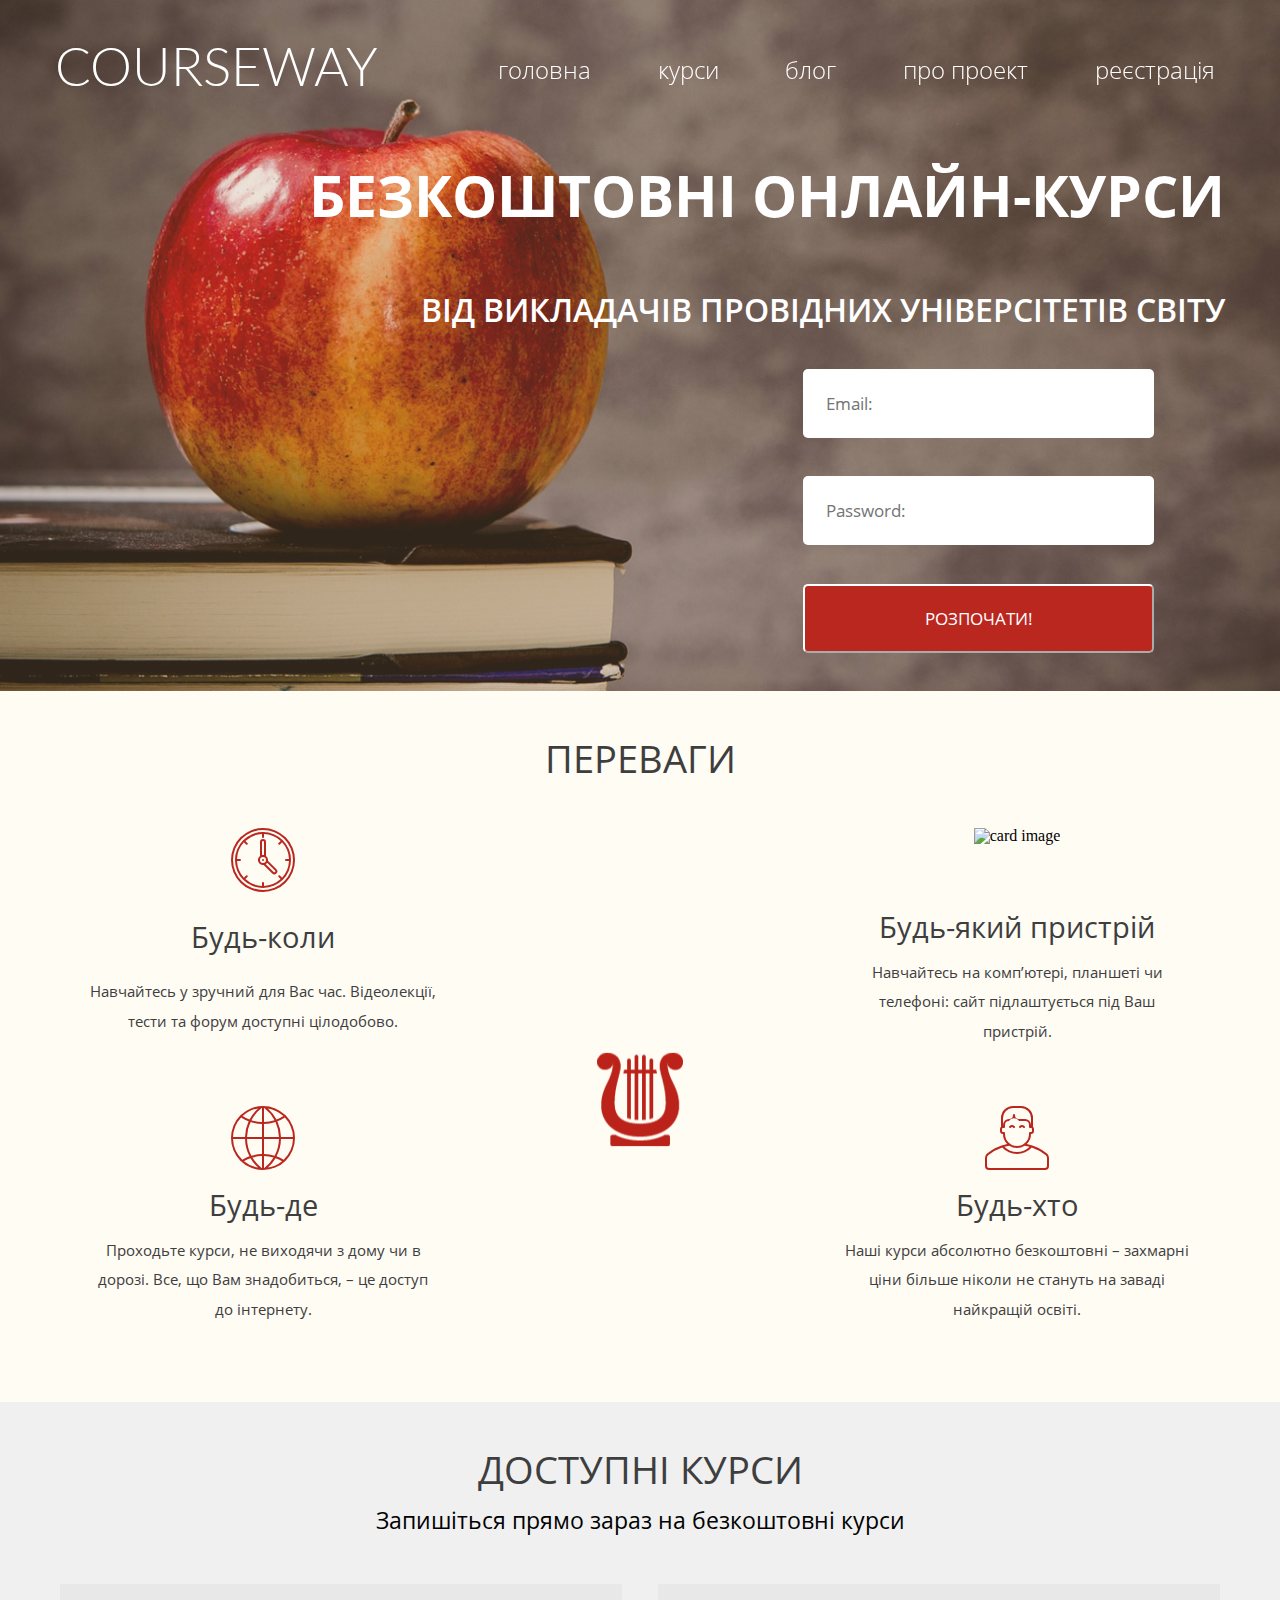
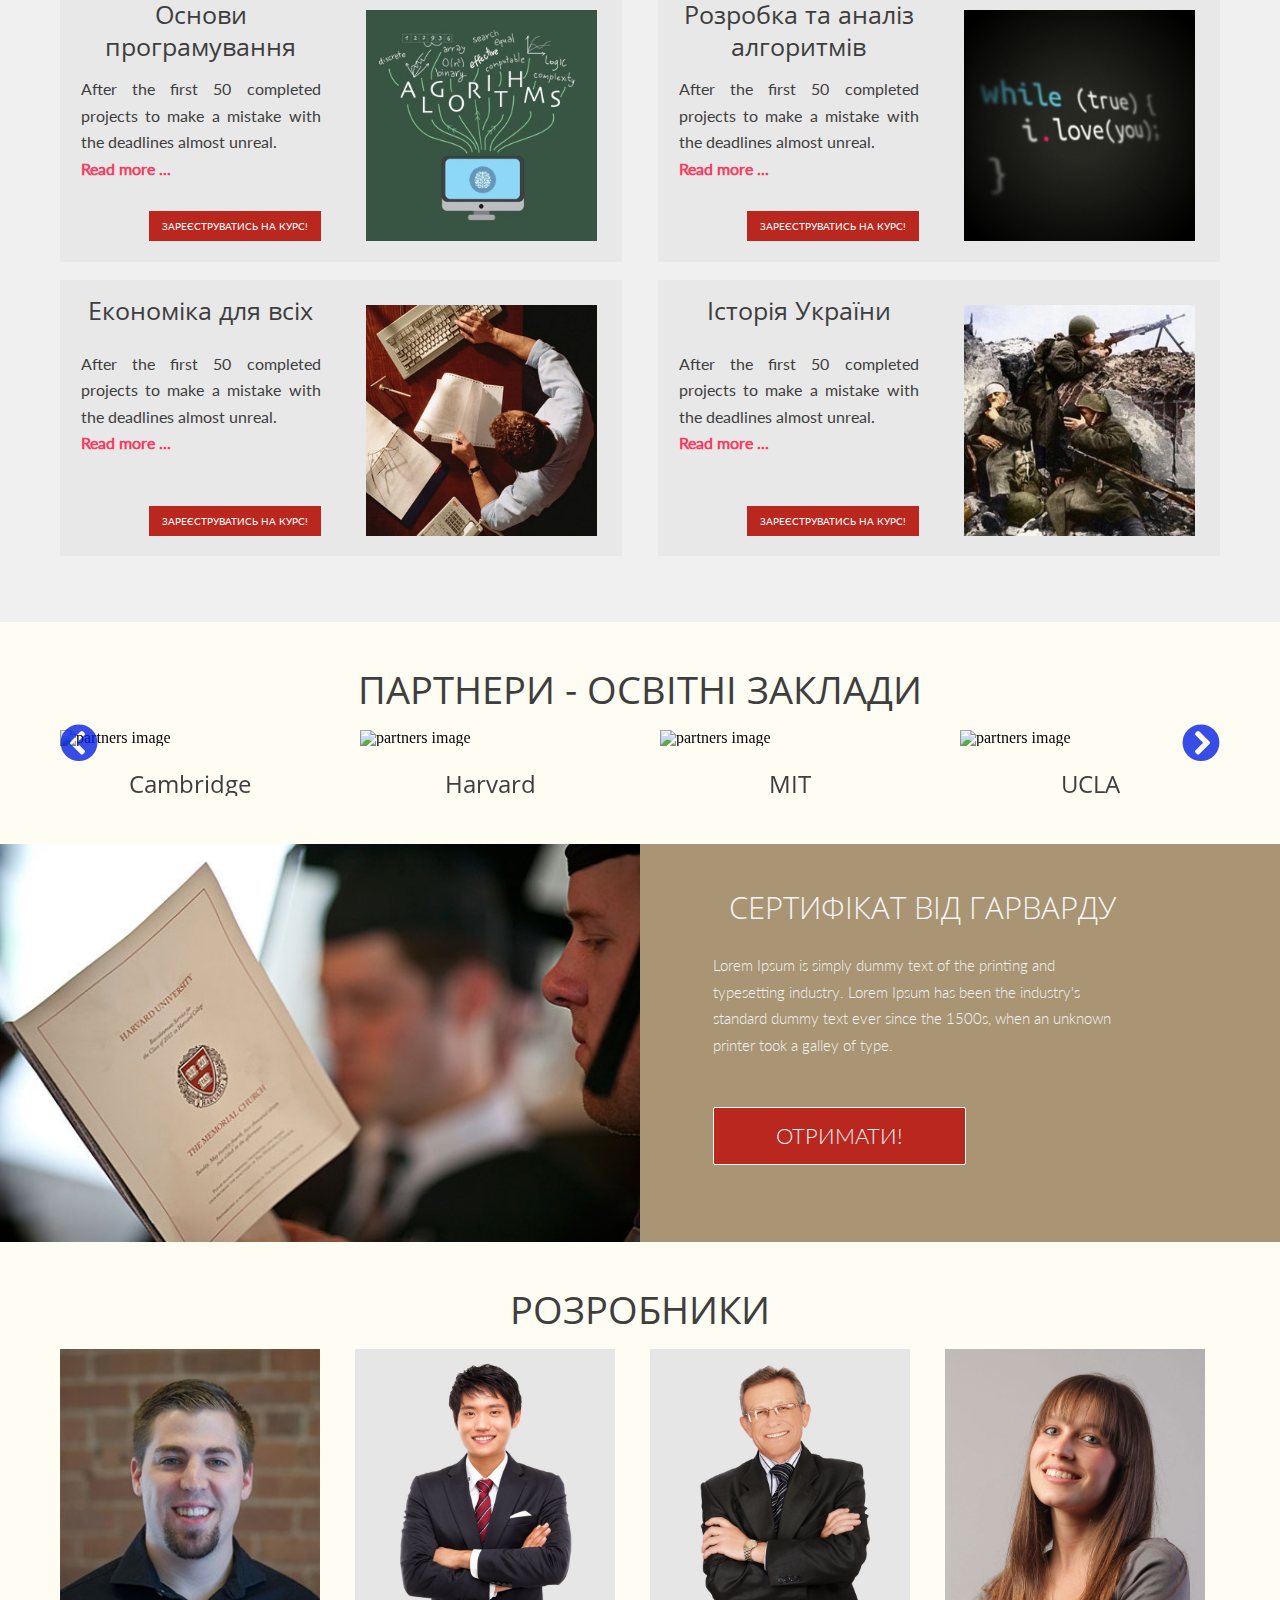
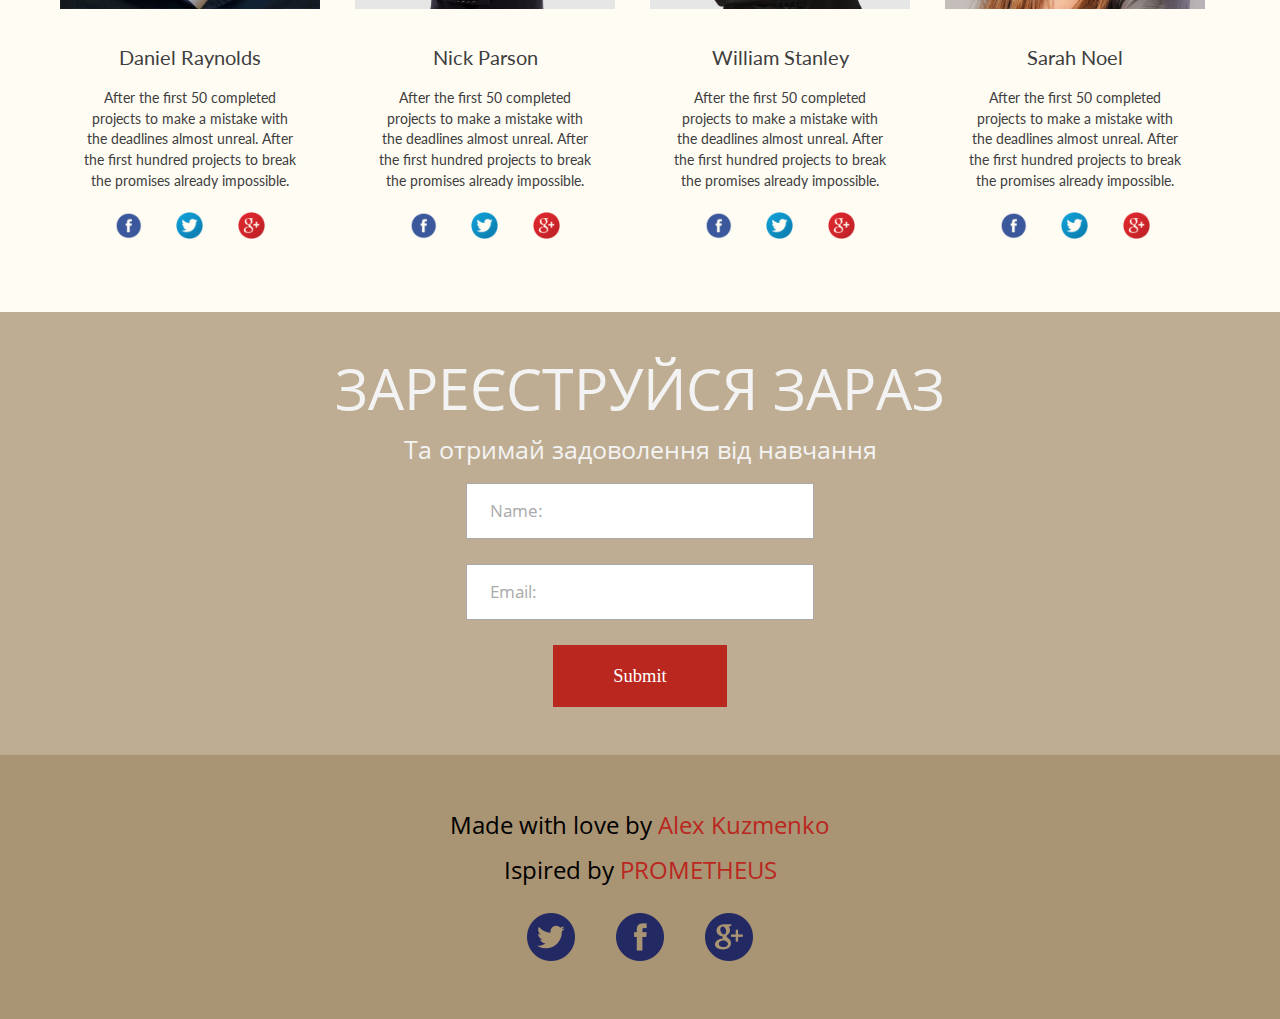
==== index.html @ 85cf73fc "Add task" ====
<!DOCTYPE html><head><meta charset="UTF-8"><meta name="viewport" content="width=device-width, user-scalable=no, initial-scale=1.0, maximum-scale=1.0, minimum-scale=1.0"><meta http-equiv="X-UA-Compatible" content="ie=edge"><!-- Основные файлы стилей--><link rel="stylesheet" href="https://cdnjs.cloudflare.com/ajax/libs/font-awesome/5.10.2/css/all.css"><link rel="stylesheet" href="css/libs.min.css"><link rel="stylesheet" href="css/style.css"><!-- Favicon--><link rel="shortcut icon" href="img/Death-Star-icon_34500.png" type="image/png"><title>COURSEWAY</title><!-- Chrome, Firefox OS and Opera--><meta name="theme-color" content="#EBEBEB"><!-- Windows Phone--><meta name="msapplication-navbutton-color" content="#EBEBEB"><!-- iOS Safari--><meta name="apple-mobile-web-app-status-bar-style" content="#EBEBEB"></head><body><header id="main"><div class="container"><div class="main-header"><div class="main-header-logo"><a href="#">courseway</a></div><nav class="main-header-nav header-nav-list"><div class="header-nav-item"><a href="#main">головна</a></div><div class="header-nav-item"><a href="#courses">курси</a></div><div class="header-nav-item"><a href="#blog">блог</a></div><div class="header-nav-item"><a href="#about">про проект</a></div><div class="header-nav-item"><a href="#registration">реєстрація</a></div></nav><div class="hamburger-nav--btn"><input id="menu_checkbox" type="checkbox"><label id="menu_label" for="menu_checkbox"><span id="menu_line"></span></label></div><nav class="hamburger-nav-list"><div class="hamburger-nav-item"><a href="#main">головна</a></div><div class="hamburger-nav-item"><a href="#courses">курси</a></div><div class="hamburger-nav-item"><a href="#blog">блог</a></div><div class="hamburger-nav-item"><a href="#about">про проект</a></div><div class="hamburger-nav-item"><a href="#registration">реєстрація</a></div></nav></div><div class="header_description title_description"><h1 class="title_description_top">безкоштовні онлайн-курси</h1><h3 class="title_description_bottom">від викладачів провідних універсітетів світу</h3></div><div class="header_authorization"><form action="" class="form__authorization"><input type="text" placeholder="Email:" pattern="[a-z0-9._%+-]+@[a-z0-9.-]+.[a-z]{2,4}$" title="Введите правильній формат Email" class="form_email form_field"><input type="password" placeholder="Password:" pattern=".{6,}" title="Введите 6 или больше символов" class="form_password form_field"><button class="form_btn form_field">розпочати!</button></form></div></div><div class="header_bg"></div></header><main><section class="section_one"><div class="container"><div class="wrapper"> <div class="section_title reatures_title"><div class="section_title_top">переваги</div></div><div class="block_features_cards"><article class="features_card"><div class="portfolio_card_img"><img src="images/section_one/Clock.svg" alt="card image"></div><div class="features_card_title">Будь-коли</div><div class="features_card_description">Навчайтесь у зручний для Вас час. Відеолекції, тести та форум доступні цілодобово.</div></article><article class="features_card"><div class="portfolio_card_img"><img src="images/section_one/Iphone.svg" alt="card image"></div><div class="features_card_title">Будь-який пристрій</div><div class="features_card_description">Навчайтесь на комп’ютері, планшеті чи телефоні: сайт підлаштується під Ваш пристрій.</div></article><article class="features_card"><div class="portfolio_card_img"><img src="images/section_one/Globe.svg" alt="card image"></div><div class="features_card_title">Будь-де</div><div class="features_card_description">Проходьте курси, не виходячи з дому чи в дорозі. Все, що Вам знадобиться, – це доступ до інтернету.</div></article><article class="features_card"><div class="portfolio_card_img"><img src="images/section_one/Man.svg" alt="card image"></div><div class="features_card_title">Будь-хто</div><div class="features_card_description">Наші курси абсолютно безкоштовні – захмарні ціни більше ніколи не стануть на заваді найкращій освіті.</div></article><object type="image/svg+xml" data="images/section_one/Lyre Filled-100.svg" class="features_logo"></object></div></div></div></section><section id="courses" class="section_two"><div class="container"><div class="wrapper"><div class="section_title courses_title"><div class="section_title_top">доступні курси</div><div class="section_title_bottom">Запишіться прямо зараз на безкоштовні курси</div></div><div class="block_courses_cards"><article class="courses_cards"><div class="card_text"> <div class="card_text_title">Основи програмування</div><div class="card_text_description"> <p>After the first 50 completed projects to make a mistake with the deadlines almost unreal.</p><p> <a href="#">Read more ...</a></p></div><div class="card_text_btn"> <a href="#">Зареєструватись на курс!</a></div></div><div class="courses_card_img"><img src="images/section_two/algoritms.jpg" alt="card image"></div></article><article class="courses_cards"><div class="card_text"> <div class="card_text_title">Розробка та аналіз алгоритмів</div><div class="card_text_description"> <p>After the first 50 completed projects to make a mistake with the deadlines almost unreal. </p><p> <a href="#">Read more ...</a></p></div><div class="card_text_btn"> <a href="#">Зареєструватись на курс!</a></div></div><div class="courses_card_img"><img src="images/section_two/code.jpg" alt="card image"></div></article><article class="courses_cards"><div class="card_text"> <div class="card_text_title">Економіка для всіх</div><div class="card_text_description"> <p>After the first 50 completed projects to make a mistake with the deadlines almost unreal.</p><p> <a href="#">Read more ...</a></p></div><div class="card_text_btn"> <a href="#">Зареєструватись на курс!</a></div></div><div class="courses_card_img"><img src="images/section_two/economic.jpg" alt="card image"></div></article><article class="courses_cards"><div class="card_text"> <div class="card_text_title">Історія України</div><div class="card_text_description"> <p>After the first 50 completed projects to make a mistake with the deadlines almost unreal.</p><p> <a href="#">Read more ...</a></p></div><div class="card_text_btn"> <a href="#">Зареєструватись на курс!</a></div></div><div class="courses_card_img"><img src="images/section_two/war.jpg" alt="card image"></div></article></div></div></div></section><section id="blog" class="section_three"><div class="container"><div class="wrapper"><div class="section_title partners_title"><div class="section_title_top">партнери - освітні заклади</div></div><div class="block_partners swiper-container"><div class="swiper-wrapper"><article class="partners_cards swiper-slide"><div class="partners_logo"><img src="images/section_three/Cambridge.jpg" alt="partners image"></div><div class="partners_name">Cambridge</div></article><article class="partners_cards swiper-slide"><div class="partners_logo"><img src="images/section_three/Harvard.jpg" alt="partners image"></div><div class="partners_name">Harvard</div></article><article class="partners_cards swiper-slide"><div class="partners_logo"><img src="images/section_three/MIT.jpg" alt="partners image"></div><div class="partners_name">MIT</div></article><article class="partners_cards swiper-slide"><div class="partners_logo"><img src="images/section_three/UCLA.jpg" alt="partners image"></div><div class="partners_name">UCLA </div></article><article class="partners_cards swiper-slide"><div class="partners_logo"><img src="images/section_three/Cambridge.jpg" alt="partners image"></div><div class="partners_name">Cambridge</div></article><article class="partners_cards swiper-slide"><div class="partners_logo"><img src="images/section_three/Harvard.jpg" alt="partners image"></div><div class="partners_name">Harvard</div></article><article class="partners_cards swiper-slide"><div class="partners_logo"><img src="images/section_three/MIT.jpg" alt="partners image"></div><div class="partners_name">MIT</div></article><article class="partners_cards swiper-slide"><div class="partners_logo"><img src="images/section_three/UCLA.jpg" alt="partners image"></div><div class="partners_name">UCLA </div></article></div><div class="swiper-button-next"></div><div class="swiper-button-prev"></div></div><div class="swiper-navigation">        <i id="swiperPrev" class="fas fa-chevron-circle-right"></i><i id="swiperNext" class="fas fa-chevron-circle-left"></i></div></div></div></section><section class="section_four"><div class="section_four_bg"><div class="section_four_bg_left"></div><div class="section_four_bg_right"></div></div><div class="container"><div class="block_certificate"><div class="block_certificate_title">сертифікат від гарварду </div><div class="block_certificate_description">Lorem Ipsum is simply dummy text of the printing and typesetting industry. Lorem Ipsum has been the industry's standard dummy text ever since the 1500s, when an unknown printer took a galley of type.</div><div class="block_certificate_btn"> <a href="#"> отримати!</a></div></div></div></section><section id="about" class="section_five"><div class="container"><div class="section_title team_title"><div class="section_title_top">розробники</div></div><div class="team_block_cards"> <div class="member_cards"><div class="courses_cards_img"><img src="images/section_five/member_1.jpg" alt="member foto"></div><div class="courses_cards_name">Daniel Raynolds</div><div class="courses_cards_description">After the first 50 completed projects to make a mistake with the deadlines almost unreal. After the first hundred projects to break the promises already impossible.</div><div class="courses_cards_link"><div><a href="https://www.facebook.com" target="_blank"> <img src="images/section_five/facebook.png" alt="icon facebook"></a></div><div><a href="https://www.twitter.com" target="_blank"> <img src="images/section_five/twitter.png" alt="icon twitter"></a></div><div><a href="https://plus.google.com" target="_blank"> <img src="images/section_five/google.png" alt="icon google"></a></div></div></div><div class="member_cards"><div class="courses_cards_img"><img src="images/section_five/member_2.jpg" alt="member foto"></div><div class="courses_cards_name">Nick Parson</div><div class="courses_cards_description">After the first 50 completed projects to make a mistake with the deadlines almost unreal. After the first hundred projects to break the promises already impossible.</div><div class="courses_cards_link"><div><a href="https://www.facebook.com" target="_blank"> <img src="images/section_five/facebook.png" alt="icon facebook"></a></div><div><a href="https://www.twitter.com" target="_blank"> <img src="images/section_five/twitter.png" alt="icon twitter"></a></div><div><a href="https://plus.google.com" target="_blank"> <img src="images/section_five/google.png" alt="icon google"></a></div></div></div><div class="member_cards"><div class="courses_cards_img"><img src="images/section_five/member_3.jpg" alt="member foto"></div><div class="courses_cards_name">William Stanley</div><div class="courses_cards_description">After the first 50 completed projects to make a mistake with the deadlines almost unreal. After the first hundred projects to break the promises already impossible.</div><div class="courses_cards_link"><div><a href="https://www.facebook.com" target="_blank"> <img src="images/section_five/facebook.png" alt="icon facebook"></a></div><div><a href="https://www.twitter.com" target="_blank"> <img src="images/section_five/twitter.png" alt="icon twitter"></a></div><div><a href="https://plus.google.com" target="_blank"> <img src="images/section_five/google.png" alt="icon google"></a></div></div></div><div class="member_cards"><div class="courses_cards_img"><img src="images/section_five/member_4.jpg" alt="member foto"></div><div class="courses_cards_name">Sarah Noel</div><div class="courses_cards_description">After the first 50 completed projects to make a mistake with the deadlines almost unreal. After the first hundred projects to break the promises already impossible.</div><div class="courses_cards_link"><div><a href="https://www.facebook.com" target="_blank"> <img src="images/section_five/facebook.png" alt="icon facebook"></a></div><div><a href="https://www.twitter.com" target="_blank"> <img src="images/section_five/twitter.png" alt="icon twitter"></a></div><div><a href="https://plus.google.com" target="_blank"> <img src="images/section_five/google.png" alt="icon google"></a></div></div></div></div></div></section><section id="registration" class="section_six"><div class="container"><div class="section_title registration_title"><div class="section_title_top">зареєструйся зараз</div><div class="section_title_bottom">Та отримай задоволення від навчання</div></div><form action="" method="post" class="form_registration field_form"><div class="field_form_input"><div class="feedback_name input_block"><input id="name" type="text" name="user_name" required class="entry_field field_name"><label for="name" class="label_name">Name:</label></div><div class="feedback_email input_block"><input id="email" type="email" name="user_email" pattern="[a-z0-9._%+-]+@[a-z0-9.-]+.[a-z]{2,4}$" title="Введите правильный формат Email" class="entry_field field_email error"><label for="email" class="label_email">Email:</label></div></div><input type="submit" value="submit" class="form_btn"></form></div></section></main><footer class="footer"><div class="container"> <div class="footer_top footer_text"> <p>Made with love by <a href="https://www.linkedin.com/in/alexander-kuzmenko-83033677/?trk=public-profile-join-page" target="_blank">Alex Kuzmenko</a></p><p>Ispired by <a href="https://prometheus.org.ua/" target="_blank">PROMETHEUS</a></p></div><div class="footer_bottom footer_social"> <a href="https://twitter.com" target="_blank"><div class="twitter social_icon"> </div></a><a href="https://facebook.com" target="_blank"><div class="facebook social_icon"> </div></a><a href="https://plus.google.com/" target="_blank"><div class="google_plus social_icon"></div></a></div></div></footer><script async="" src="js/webp.min.js"></script><script src="js/libs.min.js"></script><script src="js/main.js"></script></body>
---- css/libs.min.css ----
/**
 * Swiper 6.4.14
 * Most modern mobile touch slider and framework with hardware accelerated transitions
 * https://swiperjs.com
 *
 * Copyright 2014-2021 Vladimir Kharlampidi
 *
 * Released under the MIT License
 *
 * Released on: February 17, 2021
 */

@font-face {
  font-family: 'swiper-icons';
  src: url('data:application/font-woff;charset=utf-8;base64, [base64]//wADZ2x5ZgAAAywAAADMAAAD2MHtryVoZWFkAAABbAAAADAAAAA2E2+eoWhoZWEAAAGcAAAAHwAAACQC9gDzaG10eAAAAigAAAAZAAAArgJkABFsb2NhAAAC0AAAAFoAAABaFQAUGG1heHAAAAG8AAAAHwAAACAAcABAbmFtZQAAA/gAAAE5AAACXvFdBwlwb3N0AAAFNAAAAGIAAACE5s74hXjaY2BkYGAAYpf5Hu/j+W2+MnAzMYDAzaX6QjD6/4//Bxj5GA8AuRwMYGkAPywL13jaY2BkYGA88P8Agx4j+/8fQDYfA1AEBWgDAIB2BOoAeNpjYGRgYNBh4GdgYgABEMnIABJzYNADCQAACWgAsQB42mNgYfzCOIGBlYGB0YcxjYGBwR1Kf2WQZGhhYGBiYGVmgAFGBiQQkOaawtDAoMBQxXjg/wEGPcYDDA4wNUA2CCgwsAAAO4EL6gAAeNpj2M0gyAACqxgGNWBkZ2D4/wMA+xkDdgAAAHjaY2BgYGaAYBkGRgYQiAHyGMF8FgYHIM3DwMHABGQrMOgyWDLEM1T9/w8UBfEMgLzE////P/5//f/V/xv+r4eaAAeMbAxwIUYmIMHEgKYAYjUcsDAwsLKxc3BycfPw8jEQA/[base64]/uznmfPFBNODM2K7MTQ45YEAZqGP81AmGGcF3iPqOop0r1SPTaTbVkfUe4HXj97wYE+yNwWYxwWu4v1ugWHgo3S1XdZEVqWM7ET0cfnLGxWfkgR42o2PvWrDMBSFj/IHLaF0zKjRgdiVMwScNRAoWUoH78Y2icB/yIY09An6AH2Bdu/UB+yxopYshQiEvnvu0dURgDt8QeC8PDw7Fpji3fEA4z/PEJ6YOB5hKh4dj3EvXhxPqH/SKUY3rJ7srZ4FZnh1PMAtPhwP6fl2PMJMPDgeQ4rY8YT6Gzao0eAEA409DuggmTnFnOcSCiEiLMgxCiTI6Cq5DZUd3Qmp10vO0LaLTd2cjN4fOumlc7lUYbSQcZFkutRG7g6JKZKy0RmdLY680CDnEJ+UMkpFFe1RN7nxdVpXrC4aTtnaurOnYercZg2YVmLN/d/gczfEimrE/fs/bOuq29Zmn8tloORaXgZgGa78yO9/cnXm2BpaGvq25Dv9S4E9+5SIc9PqupJKhYFSSl47+Qcr1mYNAAAAeNptw0cKwkAAAMDZJA8Q7OUJvkLsPfZ6zFVERPy8qHh2YER+3i/BP83vIBLLySsoKimrqKqpa2hp6+jq6RsYGhmbmJqZSy0sraxtbO3sHRydnEMU4uR6yx7JJXveP7WrDycAAAAAAAH//wACeNpjYGRgYOABYhkgZgJCZgZNBkYGLQZtIJsFLMYAAAw3ALgAeNolizEKgDAQBCchRbC2sFER0YD6qVQiBCv/H9ezGI6Z5XBAw8CBK/m5iQQVauVbXLnOrMZv2oLdKFa8Pjuru2hJzGabmOSLzNMzvutpB3N42mNgZGBg4GKQYzBhYMxJLMlj4GBgAYow/P/PAJJhLM6sSoWKfWCAAwDAjgbRAAB42mNgYGBkAIIbCZo5IPrmUn0hGA0AO8EFTQAA') format('woff');
  font-weight: 400;
  font-style: normal;
}
:root {
  --swiper-theme-color: #007aff;
}
.swiper-container {
  margin-left: auto;
  margin-right: auto;
  position: relative;
  overflow: hidden;
  list-style: none;
  padding: 0;
  /* Fix of Webkit flickering */
  z-index: 1;
}
.swiper-container-vertical > .swiper-wrapper {
  flex-direction: column;
}
.swiper-wrapper {
  position: relative;
  width: 100%;
  height: 100%;
  z-index: 1;
  display: flex;
  transition-property: transform;
  box-sizing: content-box;
}
.swiper-container-android .swiper-slide,
.swiper-wrapper {
  transform: translate3d(0px, 0, 0);
}
.swiper-container-multirow > .swiper-wrapper {
  flex-wrap: wrap;
}
.swiper-container-multirow-column > .swiper-wrapper {
  flex-wrap: wrap;
  flex-direction: column;
}
.swiper-container-free-mode > .swiper-wrapper {
  transition-timing-function: ease-out;
  margin: 0 auto;
}
.swiper-container-pointer-events {
  touch-action: pan-y;
}
.swiper-container-pointer-events.swiper-container-vertical {
  touch-action: pan-x;
}
.swiper-slide {
  flex-shrink: 0;
  width: 100%;
  height: 100%;
  position: relative;
  transition-property: transform;
}
.swiper-slide-invisible-blank {
  visibility: hidden;
}
/* Auto Height */
.swiper-container-autoheight,
.swiper-container-autoheight .swiper-slide {
  height: auto;
}
.swiper-container-autoheight .swiper-wrapper {
  align-items: flex-start;
  transition-property: transform, height;
}
/* 3D Effects */
.swiper-container-3d {
  perspective: 1200px;
}
.swiper-container-3d .swiper-wrapper,
.swiper-container-3d .swiper-slide,
.swiper-container-3d .swiper-slide-shadow-left,
.swiper-container-3d .swiper-slide-shadow-right,
.swiper-container-3d .swiper-slide-shadow-top,
.swiper-container-3d .swiper-slide-shadow-bottom,
.swiper-container-3d .swiper-cube-shadow {
  transform-style: preserve-3d;
}
.swiper-container-3d .swiper-slide-shadow-left,
.swiper-container-3d .swiper-slide-shadow-right,
.swiper-container-3d .swiper-slide-shadow-top,
.swiper-container-3d .swiper-slide-shadow-bottom {
  position: absolute;
  left: 0;
  top: 0;
  width: 100%;
  height: 100%;
  pointer-events: none;
  z-index: 10;
}
.swiper-container-3d .swiper-slide-shadow-left {
  background-image: linear-gradient(to left, rgba(0, 0, 0, 0.5), rgba(0, 0, 0, 0));
}
.swiper-container-3d .swiper-slide-shadow-right {
  background-image: linear-gradient(to right, rgba(0, 0, 0, 0.5), rgba(0, 0, 0, 0));
}
.swiper-container-3d .swiper-slide-shadow-top {
  background-image: linear-gradient(to top, rgba(0, 0, 0, 0.5), rgba(0, 0, 0, 0));
}
.swiper-container-3d .swiper-slide-shadow-bottom {
  background-image: linear-gradient(to bottom, rgba(0, 0, 0, 0.5), rgba(0, 0, 0, 0));
}
/* CSS Mode */
.swiper-container-css-mode > .swiper-wrapper {
  overflow: auto;
  scrollbar-width: none;
  /* For Firefox */
  -ms-overflow-style: none;
  /* For Internet Explorer and Edge */
}
.swiper-container-css-mode > .swiper-wrapper::-webkit-scrollbar {
  display: none;
}
.swiper-container-css-mode > .swiper-wrapper > .swiper-slide {
  scroll-snap-align: start start;
}
.swiper-container-horizontal.swiper-container-css-mode > .swiper-wrapper {
  scroll-snap-type: x mandatory;
}
.swiper-container-vertical.swiper-container-css-mode > .swiper-wrapper {
  scroll-snap-type: y mandatory;
}
:root {
  --swiper-navigation-size: 44px;
  /*
  --swiper-navigation-color: var(--swiper-theme-color);
  */
}
.swiper-button-prev,
.swiper-button-next {
  position: absolute;
  top: 50%;
  width: calc(var(--swiper-navigation-size) / 44 * 27);
  height: var(--swiper-navigation-size);
  margin-top: calc(-1 * var(--swiper-navigation-size) / 2);
  z-index: 10;
  cursor: pointer;
  display: flex;
  align-items: center;
  justify-content: center;
  color: var(--swiper-navigation-color, var(--swiper-theme-color));
}
.swiper-button-prev.swiper-button-disabled,
.swiper-button-next.swiper-button-disabled {
  opacity: 0.35;
  cursor: auto;
  pointer-events: none;
}
.swiper-button-prev:after,
.swiper-button-next:after {
  font-family: swiper-icons;
  font-size: var(--swiper-navigation-size);
  text-transform: none !important;
  letter-spacing: 0;
  text-transform: none;
  font-variant: initial;
  line-height: 1;
}
.swiper-button-prev,
.swiper-container-rtl .swiper-button-next {
  left: 10px;
  right: auto;
}
.swiper-button-prev:after,
.swiper-container-rtl .swiper-button-next:after {
  content: 'prev';
}
.swiper-button-next,
.swiper-container-rtl .swiper-button-prev {
  right: 10px;
  left: auto;
}
.swiper-button-next:after,
.swiper-container-rtl .swiper-button-prev:after {
  content: 'next';
}
.swiper-button-prev.swiper-button-white,
.swiper-button-next.swiper-button-white {
  --swiper-navigation-color: #ffffff;
}
.swiper-button-prev.swiper-button-black,
.swiper-button-next.swiper-button-black {
  --swiper-navigation-color: #000000;
}
.swiper-button-lock {
  display: none;
}
:root {
  /*
  --swiper-pagination-color: var(--swiper-theme-color);
  */
}
.swiper-pagination {
  position: absolute;
  text-align: center;
  transition: 300ms opacity;
  transform: translate3d(0, 0, 0);
  z-index: 10;
}
.swiper-pagination.swiper-pagination-hidden {
  opacity: 0;
}
/* Common Styles */
.swiper-pagination-fraction,
.swiper-pagination-custom,
.swiper-container-horizontal > .swiper-pagination-bullets {
  bottom: 10px;
  left: 0;
  width: 100%;
}
/* Bullets */
.swiper-pagination-bullets-dynamic {
  overflow: hidden;
  font-size: 0;
}
.swiper-pagination-bullets-dynamic .swiper-pagination-bullet {
  transform: scale(0.33);
  position: relative;
}
.swiper-pagination-bullets-dynamic .swiper-pagination-bullet-active {
  transform: scale(1);
}
.swiper-pagination-bullets-dynamic .swiper-pagination-bullet-active-main {
  transform: scale(1);
}
.swiper-pagination-bullets-dynamic .swiper-pagination-bullet-active-prev {
  transform: scale(0.66);
}
.swiper-pagination-bullets-dynamic .swiper-pagination-bullet-active-prev-prev {
  transform: scale(0.33);
}
.swiper-pagination-bullets-dynamic .swiper-pagination-bullet-active-next {
  transform: scale(0.66);
}
.swiper-pagination-bullets-dynamic .swiper-pagination-bullet-active-next-next {
  transform: scale(0.33);
}
.swiper-pagination-bullet {
  width: 8px;
  height: 8px;
  display: inline-block;
  border-radius: 50%;
  background: #000;
  opacity: 0.2;
}
button.swiper-pagination-bullet {
  border: none;
  margin: 0;
  padding: 0;
  box-shadow: none;
  -webkit-appearance: none;
     -moz-appearance: none;
          appearance: none;
}
.swiper-pagination-clickable .swiper-pagination-bullet {
  cursor: pointer;
}
.swiper-pagination-bullet-active {
  opacity: 1;
  background: var(--swiper-pagination-color, var(--swiper-theme-color));
}
.swiper-container-vertical > .swiper-pagination-bullets {
  right: 10px;
  top: 50%;
  transform: translate3d(0px, -50%, 0);
}
.swiper-container-vertical > .swiper-pagination-bullets .swiper-pagination-bullet {
  margin: 6px 0;
  display: block;
}
.swiper-container-vertical > .swiper-pagination-bullets.swiper-pagination-bullets-dynamic {
  top: 50%;
  transform: translateY(-50%);
  width: 8px;
}
.swiper-container-vertical > .swiper-pagination-bullets.swiper-pagination-bullets-dynamic .swiper-pagination-bullet {
  display: inline-block;
  transition: 200ms transform, 200ms top;
}
.swiper-container-horizontal > .swiper-pagination-bullets .swiper-pagination-bullet {
  margin: 0 4px;
}
.swiper-container-horizontal > .swiper-pagination-bullets.swiper-pagination-bullets-dynamic {
  left: 50%;
  transform: translateX(-50%);
  white-space: nowrap;
}
.swiper-container-horizontal > .swiper-pagination-bullets.swiper-pagination-bullets-dynamic .swiper-pagination-bullet {
  transition: 200ms transform, 200ms left;
}
.swiper-container-horizontal.swiper-container-rtl > .swiper-pagination-bullets-dynamic .swiper-pagination-bullet {
  transition: 200ms transform, 200ms right;
}
/* Progress */
.swiper-pagination-progressbar {
  background: rgba(0, 0, 0, 0.25);
  position: absolute;
}
.swiper-pagination-progressbar .swiper-pagination-progressbar-fill {
  background: var(--swiper-pagination-color, var(--swiper-theme-color));
  position: absolute;
  left: 0;
  top: 0;
  width: 100%;
  height: 100%;
  transform: scale(0);
  transform-origin: left top;
}
.swiper-container-rtl .swiper-pagination-progressbar .swiper-pagination-progressbar-fill {
  transform-origin: right top;
}
.swiper-container-horizontal > .swiper-pagination-progressbar,
.swiper-container-vertical > .swiper-pagination-progressbar.swiper-pagination-progressbar-opposite {
  width: 100%;
  height: 4px;
  left: 0;
  top: 0;
}
.swiper-container-vertical > .swiper-pagination-progressbar,
.swiper-container-horizontal > .swiper-pagination-progressbar.swiper-pagination-progressbar-opposite {
  width: 4px;
  height: 100%;
  left: 0;
  top: 0;
}
.swiper-pagination-white {
  --swiper-pagination-color: #ffffff;
}
.swiper-pagination-black {
  --swiper-pagination-color: #000000;
}
.swiper-pagination-lock {
  display: none;
}
/* Scrollbar */
.swiper-scrollbar {
  border-radius: 10px;
  position: relative;
  -ms-touch-action: none;
  background: rgba(0, 0, 0, 0.1);
}
.swiper-container-horizontal > .swiper-scrollbar {
  position: absolute;
  left: 1%;
  bottom: 3px;
  z-index: 50;
  height: 5px;
  width: 98%;
}
.swiper-container-vertical > .swiper-scrollbar {
  position: absolute;
  right: 3px;
  top: 1%;
  z-index: 50;
  width: 5px;
  height: 98%;
}
.swiper-scrollbar-drag {
  height: 100%;
  width: 100%;
  position: relative;
  background: rgba(0, 0, 0, 0.5);
  border-radius: 10px;
  left: 0;
  top: 0;
}
.swiper-scrollbar-cursor-drag {
  cursor: move;
}
.swiper-scrollbar-lock {
  display: none;
}
.swiper-zoom-container {
  width: 100%;
  height: 100%;
  display: flex;
  justify-content: center;
  align-items: center;
  text-align: center;
}
.swiper-zoom-container > img,
.swiper-zoom-container > svg,
.swiper-zoom-container > canvas {
  max-width: 100%;
  max-height: 100%;
  object-fit: contain;
}
.swiper-slide-zoomed {
  cursor: move;
}
/* Preloader */
:root {
  /*
  --swiper-preloader-color: var(--swiper-theme-color);
  */
}
.swiper-lazy-preloader {
  width: 42px;
  height: 42px;
  position: absolute;
  left: 50%;
  top: 50%;
  margin-left: -21px;
  margin-top: -21px;
  z-index: 10;
  transform-origin: 50%;
  animation: swiper-preloader-spin 1s infinite linear;
  box-sizing: border-box;
  border: 4px solid var(--swiper-preloader-color, var(--swiper-theme-color));
  border-radius: 50%;
  border-top-color: transparent;
}
.swiper-lazy-preloader-white {
  --swiper-preloader-color: #fff;
}
.swiper-lazy-preloader-black {
  --swiper-preloader-color: #000;
}
@keyframes swiper-preloader-spin {
  100% {
    transform: rotate(360deg);
  }
}
/* a11y */
.swiper-container .swiper-notification {
  position: absolute;
  left: 0;
  top: 0;
  pointer-events: none;
  opacity: 0;
  z-index: -1000;
}
.swiper-container-fade.swiper-container-free-mode .swiper-slide {
  transition-timing-function: ease-out;
}
.swiper-container-fade .swiper-slide {
  pointer-events: none;
  transition-property: opacity;
}
.swiper-container-fade .swiper-slide .swiper-slide {
  pointer-events: none;
}
.swiper-container-fade .swiper-slide-active,
.swiper-container-fade .swiper-slide-active .swiper-slide-active {
  pointer-events: auto;
}
.swiper-container-cube {
  overflow: visible;
}
.swiper-container-cube .swiper-slide {
  pointer-events: none;
  -webkit-backface-visibility: hidden;
          backface-visibility: hidden;
  z-index: 1;
  visibility: hidden;
  transform-origin: 0 0;
  width: 100%;
  height: 100%;
}
.swiper-container-cube .swiper-slide .swiper-slide {
  pointer-events: none;
}
.swiper-container-cube.swiper-container-rtl .swiper-slide {
  transform-origin: 100% 0;
}
.swiper-container-cube .swiper-slide-active,
.swiper-container-cube .swiper-slide-active .swiper-slide-active {
  pointer-events: auto;
}
.swiper-container-cube .swiper-slide-active,
.swiper-container-cube .swiper-slide-next,
.swiper-container-cube .swiper-slide-prev,
.swiper-container-cube .swiper-slide-next + .swiper-slide {
  pointer-events: auto;
  visibility: visible;
}
.swiper-container-cube .swiper-slide-shadow-top,
.swiper-container-cube .swiper-slide-shadow-bottom,
.swiper-container-cube .swiper-slide-shadow-left,
.swiper-container-cube .swiper-slide-shadow-right {
  z-index: 0;
  -webkit-backface-visibility: hidden;
          backface-visibility: hidden;
}
.swiper-container-cube .swiper-cube-shadow {
  position: absolute;
  left: 0;
  bottom: 0px;
  width: 100%;
  height: 100%;
  opacity: 0.6;
  z-index: 0;
}
.swiper-container-cube .swiper-cube-shadow:before {
  content: '';
  background: #000;
  position: absolute;
  left: 0;
  top: 0;
  bottom: 0;
  right: 0;
  -webkit-filter: blur(50px);
  filter: blur(50px);
}
.swiper-container-flip {
  overflow: visible;
}
.swiper-container-flip .swiper-slide {
  pointer-events: none;
  -webkit-backface-visibility: hidden;
          backface-visibility: hidden;
  z-index: 1;
}
.swiper-container-flip .swiper-slide .swiper-slide {
  pointer-events: none;
}
.swiper-container-flip .swiper-slide-active,
.swiper-container-flip .swiper-slide-active .swiper-slide-active {
  pointer-events: auto;
}
.swiper-container-flip .swiper-slide-shadow-top,
.swiper-container-flip .swiper-slide-shadow-bottom,
.swiper-container-flip .swiper-slide-shadow-left,
.swiper-container-flip .swiper-slide-shadow-right {
  z-index: 0;
  -webkit-backface-visibility: hidden;
          backface-visibility: hidden;
}

/*!
 *  Font Awesome 4.7.0 by @davegandy - http://fontawesome.io - @fontawesome
 *  License - http://fontawesome.io/license (Font: SIL OFL 1.1, CSS: MIT License)
 */

@import "variables";
@import "mixins";
@import "path";
@import "core";
@import "larger";
@import "fixed-width";
@import "list";
@import "bordered-pulled";
@import "animated";
@import "rotated-flipped";
@import "stacked";
@import "icons";
@import "screen-reader";
---- css/style.css ----
@font-face {
  font-family: "LatoLite";
  src: url("../fonts/Lato/Lato-Lite.eot");
  src: url("../fonts/Lato/Lato-Lite.eot?#iefix") format("embedded-opentype"), url("../fonts/Lato/Lato-Lite.woff") format("woff"), url("../fonts/Lato/Lato-Lite.woff2") format("woff2");
  font-style: normal;
  font-weight: 300; }

@font-face {
  font-family: "LatoRegular";
  src: url("../fonts/Lato/Lato-Regular.eot");
  src: url("../fonts/Lato/Lato-Regular.eot?#iefix") format("embedded-opentype"), url("../fonts/Lato/Lato-Regular.woff") format("woff"), url("../fonts/Lato/Lato-Regular.woff2") format("woff2");
  font-style: normal;
  font-weight: 400; }

@font-face {
  font-family: "OpenSansLight";
  src: url("../fonts/OpenSans/OpenSans-Light.eot");
  src: url("../fonts/OpenSans/OpenSans-Light.eot?#iefix") format("embedded-opentype"), url("../fonts/OpenSans/OpenSans-Light.woff") format("woff"), url("../fonts/OpenSans/OpenSans-Light.woff2") format("woff2");
  font-style: normal;
  font-weight: 300; }

@font-face {
  font-family: "OpenSans";
  src: url("../fonts/OpenSans/OpenSans.eot");
  src: url("../fonts/OpenSans/OpenSans.eot?#iefix") format("embedded-opentype"), url("../fonts/OpenSans/OpenSans.woff") format("woff"), url("../fonts/OpenSans/OpenSans.woff2") format("woff2");
  font-style: normal;
  font-weight: 400; }

@font-face {
  font-family: "OpenSansSemiBold";
  src: url("../fonts/OpenSans/OpenSans-Semibold.eot");
  src: url("../fonts/OpenSans/OpenSans-Semibold.eot?#iefix") format("embedded-opentype"), url("../fonts/OpenSans/OpenSans-Semibold.woff") format("woff"), url("../fonts/OpenSans/OpenSans-Semibold.woff2") format("woff2");
  font-style: normal;
  font-weight: 600; }

@font-face {
  font-family: "OpenSansBold";
  src: url("../fonts/OpenSans/OpenSans-Bold.eot");
  src: url("../fonts/OpenSans/OpenSans-Bold.eot?#iefix") format("embedded-opentype"), url("../fonts/OpenSans/OpenSans-Bold.woff") format("woff"), url("../fonts/OpenSans/OpenSans-Bold.woff2") format("woff2");
  font-style: normal;
  font-weight: 700; }

html,
body,
div,
span,
applet,
object,
iframe,
h1,
h2,
h3,
h4,
h5,
h6,
p,
blockquote,
pre,
a,
abbr,
acronym,
address,
big,
cite,
code,
del,
dfn,
em,
img,
ins,
kbd,
q,
s,
samp,
small,
strike,
strong,
sub,
sup,
tt,
var,
b,
u,
i,
center,
dl,
dt,
dd,
ol,
ul,
li,
fieldset,
form,
label,
legend,
table,
caption,
tbody,
tfoot,
thead,
tr,
th,
td,
article,
aside,
canvas,
details,
embed,
figure,
figcaption,
footer,
header,
hgroup,
menu,
nav,
output,
ruby,
section,
summary,
time,
mark,
audio,
video {
  margin: 0;
  padding: 0;
  border: 0;
  vertical-align: baseline;
  -webkit-box-sizing: border-box;
  box-sizing: border-box;
  outline: none; }

/* HTML5 display-role reset for older browsers */
article,
aside,
details,
figcaption,
figure,
footer,
header,
hgroup,
menu,
nav,
section {
  display: block; }

html {
  scroll-behavior: smooth; }

body {
  line-height: 1;
  height: 100%;
  font-family: OpenRegular;
  font-weight: 400;
  font-size: 16px; }

ol,
ul {
  list-style: none; }

blockquote,
q {
  quotes: none; }

blockquote:before,
blockquote:after,
q:before,
q:after {
  content: '';
  content: none; }

table {
  border-collapse: collapse;
  border-spacing: 0; }

*,
*:before,
*:after {
  -webkit-box-sizing: border-box;
          box-sizing: border-box; }

img {
  height: auto;
  max-width: 100%;
  -o-object-fit: cover;
     object-fit: cover;
  vertical-align: middle; }

a,
button,
input {
  padding: 0;
  margin: 0;
  text-decoration: none;
  outline: none;
  -webkit-box-sizing: border-box;
          box-sizing: border-box;
  color: black; }

html {
  -webkit-box-sizing: border-box;
          box-sizing: border-box; }

*,
*::before,
*::after {
  -webkit-box-sizing: inherit;
          box-sizing: inherit; }

html,
body {
  height: 100%;
  position: relative; }

ul,
ol,
li,
p,
h1,
h2,
h3,
h4,
h5,
h6 {
  margin: 0;
  padding: 0; }

a {
  text-decoration: none; }

button:focus,
input:focus {
  outline: transparent; }

.container {
  display: -webkit-box;
  display: -ms-flexbox;
  display: flex;
  padding: calc(30px + 2vmin) 15px;
  max-width: 1190px;
  margin: 0 auto;
  width: 100%;
  -ms-flex-wrap: wrap;
      flex-wrap: wrap; }
  .container .section_title {
    display: block;
    width: 100%; }
    .container .section_title .section_title_top {
      font-family: OpenSans;
      font-size: calc(20px + 2vmin);
      text-transform: uppercase;
      text-align: center;
      margin-bottom: calc(16px + 0.5vmin);
      color: #3e3e3e; }
    .container .section_title .section_title_bottom {
      font-family: OpenSans;
      font-size: calc(16px + 0.8vmin);
      text-align: center;
      margin-bottom: calc(16px + 0.5vmin);
      color: Partners #3e3e3e; }
  .container .wrapper {
    width: 100%; }

.error {
  outline: red;
  border: 1px solid red; }

/* ----------- HEDEAR STYLE -----------*/
header {
  position: relative;
  width: 100%;
  z-index: 9999;
  -webkit-transition: all 1s ease-in-out;
  -o-transition: all 1s ease-in-out;
  transition: all 1s ease-in-out;
  display: -webkit-box;
  display: -ms-flexbox;
  display: flex;
  -webkit-box-pack: center;
      -ms-flex-pack: center;
          justify-content: center; }
  header .container {
    position: relative;
    max-width: unset;
    display: -webkit-box;
    display: -ms-flexbox;
    display: flex;
    -webkit-box-pack: center;
        -ms-flex-pack: center;
            justify-content: center;
    -webkit-box-align: center;
        -ms-flex-align: center;
            align-items: center;
    -ms-flex-wrap: wrap;
        flex-wrap: wrap;
    max-width: 1190px;
    padding: 0 10px;
    padding-top: calc(130px + 3.5vmin);
    z-index: 999; }
  header .header_bg {
    position: absolute;
    top: 0;
    left: 0%;
    width: 100%;
    height: 100%;
    background: url("../images/Header_bg.png");
    background-repeat: no-repeat;
    background-size: cover; }

.main-header {
  position: fixed;
  top: 0;
  display: -webkit-box;
  display: -ms-flexbox;
  display: flex;
  -webkit-box-orient: horizontal;
  -webkit-box-direction: normal;
      -ms-flex-direction: row;
          flex-direction: row;
  -webkit-box-pack: justify;
      -ms-flex-pack: justify;
          justify-content: space-between;
  -webkit-box-align: end;
      -ms-flex-align: end;
          align-items: flex-end;
  -ms-flex-wrap: wrap;
      flex-wrap: wrap;
  width: 100%;
  max-width: 1190px;
  height: calc(60px + 3.5vmin);
  z-index: 9999;
  padding: 0 10px;
  -webkit-transition: all 0.4s linear;
  -o-transition: all 0.4s linear;
  transition: all 0.4s linear; }
  .main-header .main-header-logo {
    width: 37%;
    cursor: pointer;
    font-family: LatoLite;
    font-size: calc(35px + 2vmin);
    text-transform: uppercase; }
    .main-header .main-header-logo a {
      display: block;
      color: white; }
  .main-header .main-header-nav {
    width: 63%;
    display: -webkit-box;
    display: -ms-flexbox;
    display: flex;
    -webkit-box-orient: horizontal;
    -webkit-box-direction: normal;
        -ms-flex-direction: row;
            flex-direction: row;
    -webkit-box-pack: justify;
        -ms-flex-pack: justify;
            justify-content: space-between; }
    .main-header .main-header-nav .header-nav-item:not(:last-child) {
      margin-right: 5px; }
    .main-header .main-header-nav .header-nav-item a {
      position: relative;
      display: block;
      padding: 10px 10px;
      font-family: OpenSansLight;
      font-size: calc(15px + 1vmin);
      color: white;
      text-align: right; }
      .main-header .main-header-nav .header-nav-item a::after {
        content: " ";
        position: absolute;
        bottom: 0;
        left: 20%;
        width: 80%;
        height: 2px;
        background-color: transparent;
        -webkit-transition: all 0.6s linear;
        -o-transition: all 0.6s linear;
        transition: all 0.6s linear; }
      .main-header .main-header-nav .header-nav-item a:hover::after {
        background-color: white; }
  .main-header .hamburger-nav--btn {
    display: none; }
  .main-header .hamburger-nav-list {
    display: none; }

.header_description {
  -webkit-box-flex: 1;
      -ms-flex: 1 1 100%;
          flex: 1 1 100%;
  display: -webkit-box;
  display: -ms-flexbox;
  display: flex;
  -webkit-box-orient: horizontal;
  -webkit-box-direction: normal;
      -ms-flex-direction: row;
          flex-direction: row;
  -webkit-box-pack: end;
      -ms-flex-pack: end;
          justify-content: flex-end;
  justify-self: center;
  -ms-flex-wrap: wrap;
      flex-wrap: wrap; }
  .header_description h1,
  .header_description h3 {
    -webkit-box-flex: 1;
        -ms-flex: 1 1 60%;
            flex: 1 1 60%;
    text-align: right;
    line-height: 1.2; }
    @media screen and (max-width: 480px) {
      .header_description h1,
      .header_description h3 {
        text-align: center; } }
  .header_description .title_description_top {
    font-size: calc(16px + 4.5vmin);
    font-family: OpenSansBold;
    text-transform: uppercase;
    color: white;
    margin-bottom: calc(16px + 5.1vmin); }
  .header_description .title_description_bottom {
    -webkit-box-flex: 1;
        -ms-flex: 1 1 60%;
            flex: 1 1 60%;
    font-size: calc(12px + 2.2vmin);
    font-family: OpenSansSemiBold;
    text-transform: uppercase;
    color: white;
    margin-bottom: calc(16px + 2.6vmin); }

.header_authorization {
  -webkit-box-flex: 1;
      -ms-flex: 1 1 auto;
          flex: 1 1 auto;
  width: 100%;
  display: -webkit-box;
  display: -ms-flexbox;
  display: flex;
  -webkit-box-orient: horizontal;
  -webkit-box-direction: normal;
      -ms-flex-direction: row;
          flex-direction: row;
  -webkit-box-pack: end;
      -ms-flex-pack: end;
          justify-content: flex-end;
  -webkit-box-align: center;
      -ms-flex-align: center;
          align-items: center; }
  .header_authorization .form__authorization {
    width: 30%;
    display: -webkit-box;
    display: -ms-flexbox;
    display: flex;
    -webkit-box-orient: horizontal;
    -webkit-box-direction: normal;
        -ms-flex-direction: row;
            flex-direction: row;
    -webkit-box-pack: right;
        -ms-flex-pack: right;
            justify-content: right;
    -webkit-box-align: stretch;
        -ms-flex-align: stretch;
            align-items: stretch;
    -ms-flex-wrap: wrap;
        flex-wrap: wrap;
    margin-right: calc(35px + 4vmin); }
    .header_authorization .form__authorization .form_field {
      margin-bottom: calc(16px + 2.5vmin);
      width: 100%;
      font-size: calc(12px + 0.5vmin);
      font-family: OpenSans;
      text-transform: capitalize;
      padding: calc(12px + 1vmin) calc(12px + 1vmin);
      border-radius: 5px;
      border-color: transparent; }
    .header_authorization .form__authorization .form_btn {
      text-transform: uppercase;
      border-color: white;
      background-color: #ba271f;
      color: white;
      cursor: pointer; }

.main-header--height {
  height: calc(60px + 2.4vmin);
  padding-bottom: 10px;
  padding-top: 10px; }

.header--color {
  background-color: rgba(0, 0, 0, 0.6); }

/* -------- Section One style ------------*/
.section_one {
  background-color: #fffcf4; }
  .section_one .wrapper .block_features_cards {
    position: relative;
    width: 100%;
    display: -webkit-box;
    display: -ms-flexbox;
    display: flex;
    -webkit-box-orient: horizontal;
    -webkit-box-direction: normal;
        -ms-flex-direction: row;
            flex-direction: row;
    -ms-flex-wrap: wrap;
        flex-wrap: wrap;
    -webkit-box-flex: 1;
        -ms-flex: 1 1 calc(50%);
            flex: 1 1 calc(50%);
    min-width: 290px;
    -ms-flex-line-pack: center;
        align-content: center;
    -webkit-box-pack: justify;
        -ms-flex-pack: justify;
            justify-content: space-between;
    z-index: 1; }
  .section_one .block_features_cards {
    position: relative;
    width: 100%;
    display: -webkit-box;
    display: -ms-flexbox;
    display: flex;
    -webkit-box-orient: horizontal;
    -webkit-box-direction: normal;
        -ms-flex-direction: row;
            flex-direction: row;
    -ms-flex-wrap: wrap;
        flex-wrap: wrap;
    -ms-flex-line-pack: center;
        align-content: center;
    -webkit-box-pack: justify;
        -ms-flex-pack: justify;
            justify-content: space-between;
    z-index: 1; }
    .section_one .block_features_cards .features_card {
      -webkit-box-flex: 1;
          -ms-flex: 1 1 auto;
              flex: 1 1 auto;
      max-width: 35%;
      display: -webkit-box;
      display: -ms-flexbox;
      display: flex;
      -webkit-box-orient: horizontal;
      -webkit-box-direction: normal;
          -ms-flex-direction: row;
              flex-direction: row;
      -ms-flex-wrap: wrap;
          flex-wrap: wrap;
      -webkit-box-pack: center;
          -ms-flex-pack: center;
              justify-content: center;
      -ms-flex-item-align: stretch;
          align-self: stretch;
      padding: 30px; }
      .section_one .block_features_cards .features_card .features_card_title,
      .section_one .block_features_cards .features_card .features_card_description {
        width: 100%;
        text-align: center;
        font-family: OpenSans;
        color: #3e3e3e; }
      .section_one .block_features_cards .features_card .features_card_title {
        font-size: calc(20px + 1vmin);
        margin-bottom: calc(12px + 0.5vmin); }
      .section_one .block_features_cards .features_card .portfolio_card_img {
        margin-bottom: calc(16px + 0.5vmin);
        min-width: 64px;
        min-height: 64px;
        display: -webkit-box;
        display: -ms-flexbox;
        display: flex;
        -webkit-box-pack: center;
            -ms-flex-pack: center;
                justify-content: center; }
        .section_one .block_features_cards .features_card .portfolio_card_img img {
          max-height: 64px; }
      .section_one .block_features_cards .features_card .features_card_description {
        line-height: 2;
        font-size: calc(12px + 0.3vmin); }
    .section_one .block_features_cards .features_logo {
      position: absolute;
      top: 50%;
      left: 50%;
      -webkit-transform: translate(-50%, -25%);
          -ms-transform: translate(-50%, -25%);
              transform: translate(-50%, -25%); }

/* -------- Section Two style ------------*/
.section_two {
  background-color: #f0f0f0; }
  .section_two .wrapper {
    display: -webkit-box;
    display: -ms-flexbox;
    display: flex;
    -webkit-box-orient: horizontal;
    -webkit-box-direction: normal;
        -ms-flex-direction: row;
            flex-direction: row;
    -ms-flex-wrap: wrap;
        flex-wrap: wrap; }
    .section_two .wrapper .courses_title {
      width: 100%;
      margin-bottom: calc(25px + 0.7vmin); }
    .section_two .wrapper .block_courses_cards {
      display: -webkit-box;
      display: -ms-flexbox;
      display: flex;
      -webkit-box-orient: horizontal;
      -webkit-box-direction: normal;
          -ms-flex-direction: row;
              flex-direction: row;
      -webkit-box-pack: justify;
          -ms-flex-pack: justify;
              justify-content: space-between;
      width: 100%;
      -ms-flex-wrap: wrap;
          flex-wrap: wrap; }
  .section_two .block_courses_cards .courses_cards {
    -webkit-box-flex: 1;
        -ms-flex: 1 1 auto;
            flex: 1 1 auto;
    max-width: calc(50% - 18px);
    display: -webkit-box;
    display: -ms-flexbox;
    display: flex;
    -webkit-box-orient: horizontal;
    -webkit-box-direction: normal;
        -ms-flex-direction: row;
            flex-direction: row;
    -ms-flex-wrap: nowrap;
        flex-wrap: nowrap;
    -webkit-box-align: stretch;
        -ms-flex-align: stretch;
            align-items: stretch;
    background-color: #e8e8e8;
    margin-bottom: 18px;
    -webkit-box-shadow: 1px 5px 10px transparent;
            box-shadow: 1px 5px 10px transparent;
    -webkit-transition: -webkit-box-shadow 0.5s ease-in-out;
    transition: -webkit-box-shadow 0.5s ease-in-out;
    -o-transition: box-shadow 0.5s ease-in-out;
    transition: box-shadow 0.5s ease-in-out;
    transition: box-shadow 0.5s ease-in-out, -webkit-box-shadow 0.5s ease-in-out; }
    .section_two .block_courses_cards .courses_cards:hover {
      -webkit-box-shadow: 1px 5px 10px #4f4e4e;
              box-shadow: 1px 5px 10px #4f4e4e; }
    .section_two .block_courses_cards .courses_cards .card_text {
      display: -webkit-box;
      display: -ms-flexbox;
      display: flex;
      -webkit-box-orient: horizontal;
      -webkit-box-direction: normal;
          -ms-flex-direction: row;
              flex-direction: row;
      -webkit-box-pack: center;
          -ms-flex-pack: center;
              justify-content: center;
      -ms-flex-line-pack: stretch;
          align-content: stretch;
      -ms-flex-wrap: wrap;
          flex-wrap: wrap;
      width: 50%;
      padding: calc(16px + 0.5vmin);
      padding-top: 14px; }
      .section_two .block_courses_cards .courses_cards .card_text .card_text_title {
        font-family: OpenSans;
        font-size: calc(16px + 1vmin);
        line-height: 1.3;
        text-align: center;
        margin-bottom: calc(12px + 0.2vmin);
        color: #3e3e3e; }
      .section_two .block_courses_cards .courses_cards .card_text .card_text_description {
        font-family: LatoRegular;
        font-size: calc(12px + 0.4vmin);
        line-height: 1.7;
        text-align: justify;
        -ms-flex-item-align: start;
            align-self: flex-start;
        margin-bottom: calc(20px + 1vmin);
        color: #3e3e3e; }
        .section_two .block_courses_cards .courses_cards .card_text .card_text_description p:last-child a {
          color: #fa3a5e;
          font-weight: 600; }
      .section_two .block_courses_cards .courses_cards .card_text .card_text_btn {
        width: 100%;
        display: -webkit-box;
        display: -ms-flexbox;
        display: flex;
        -webkit-box-pack: end;
            -ms-flex-pack: end;
                justify-content: flex-end;
        -ms-flex-item-align: end;
            align-self: flex-end; }
        .section_two .block_courses_cards .courses_cards .card_text .card_text_btn a {
          padding: 10px 13px;
          background-color: #ba271f;
          color: white;
          text-transform: uppercase;
          font-family: LatoRegular;
          font-size: 10px; }
    .section_two .block_courses_cards .courses_cards .courses_card_img {
      width: 50%;
      padding: calc(16px + 1vmin);
      padding-bottom: calc(16px + 0.5vmin);
      display: -webkit-box;
      display: -ms-flexbox;
      display: flex;
      -webkit-box-pack: center;
          -ms-flex-pack: center;
              justify-content: center;
      -webkit-box-align: center;
          -ms-flex-align: center;
              align-items: center; }

/* -------- Section Three style ------------*/
.section_three {
  background-color: #fffcf4; }
  .section_three .wrapper {
    position: relative;
    display: -webkit-box;
    display: -ms-flexbox;
    display: flex;
    -webkit-box-orient: horizontal;
    -webkit-box-direction: normal;
        -ms-flex-direction: row;
            flex-direction: row;
    -ms-flex-wrap: wrap;
        flex-wrap: wrap; }
    .section_three .wrapper .block_partners {
      width: 100%; }
      .section_three .wrapper .block_partners .swiper-wrapper {
        display: -webkit-box;
        display: -ms-flexbox;
        display: flex;
        -webkit-box-orient: horizontal;
        -webkit-box-direction: normal;
            -ms-flex-direction: row;
                flex-direction: row;
        -webkit-box-pack: justify;
            -ms-flex-pack: justify;
                justify-content: space-between;
        -webkit-box-align: center;
            -ms-flex-align: center;
                align-items: center;
        -ms-flex-line-pack: stretch;
            align-content: stretch;
        min-width: 0;
        width: 100%; }
        .section_three .wrapper .block_partners .swiper-wrapper .swiper-slide .partners_logo {
          margin-bottom: calc(20px + 0.6vmin); }
        .section_three .wrapper .block_partners .swiper-wrapper .swiper-slide .partners_name {
          width: 100%;
          text-align: center;
          -webkit-transition: color 0.5s linear;
          -o-transition: color 0.5s linear;
          transition: color 0.5s linear;
          font-family: OpenSans;
          font-size: calc(18px + 0.7vmin);
          color: #3e3e3e; }
        .section_three .wrapper .block_partners .swiper-wrapper .swiper-slide:hover .partners_name {
          color: #ba271f; }
      .section_three .wrapper .block_partners .swiper-button-next,
      .section_three .wrapper .block_partners .swiper-button-prev {
        display: none; }
    .section_three .wrapper .swiper-navigation {
      position: absolute;
      top: 50%;
      -webkit-transform: translateY(-25%);
          -ms-transform: translateY(-25%);
              transform: translateY(-25%);
      left: -80px;
      width: calc(100% + 150px);
      z-index: 9999; }
      @media screen and (max-width: 1350px) {
        .section_three .wrapper .swiper-navigation {
          left: 0;
          width: 100%; } }
      .section_three .wrapper .swiper-navigation .fa-chevron-circle-right {
        position: absolute;
        right: 0; }
      .section_three .wrapper .swiper-navigation .fa-chevron-circle-right,
      .section_three .wrapper .swiper-navigation .fa-chevron-circle-left {
        color: #ba271f;
        font-size: calc(20px + 2vmin);
        cursor: pointer; }
        @media screen and (max-width: 1350px) {
          .section_three .wrapper .swiper-navigation .fa-chevron-circle-right,
          .section_three .wrapper .swiper-navigation .fa-chevron-circle-left {
            color: #031de1c9; } }

/* -------- Section Four style ------------*/
.section_four {
  background-color: #fffcf4;
  position: relative;
  z-index: 2; }
  .section_four .section_four_bg {
    position: absolute;
    display: -webkit-box;
    display: -ms-flexbox;
    display: flex;
    -webkit-box-orient: horizontal;
    -webkit-box-direction: normal;
        -ms-flex-direction: row;
            flex-direction: row;
    -ms-flex-wrap: wrap;
        flex-wrap: wrap;
    left: 0;
    top: 0;
    width: 100%;
    height: 100%;
    z-index: -1; }
    .section_four .section_four_bg .section_four_bg_left {
      width: 50%;
      background-image: url("../images/section_four/education.jpg");
      background-repeat: no-repeat;
      background-size: cover; }
      @media screen and (max-width: 480px) {
        .section_four .section_four_bg .section_four_bg_left {
          height: 35%;
          width: 100%;
          -webkit-box-ordinal-group: 1;
              -ms-flex-order: 0;
                  order: 0; } }
    .section_four .section_four_bg .section_four_bg_right {
      width: 50%;
      background-color: #a99473; }
      @media screen and (max-width: 480px) {
        .section_four .section_four_bg .section_four_bg_right {
          height: 65%;
          width: 100%;
          -webkit-box-ordinal-group: 0;
              -ms-flex-order: -1;
                  order: -1; } }
  .section_four .container {
    -webkit-box-pack: end;
        -ms-flex-pack: end;
            justify-content: flex-end; }
    .section_four .container .block_certificate {
      width: 50%;
      display: -webkit-box;
      display: -ms-flexbox;
      display: flex;
      -webkit-box-orient: horizontal;
      -webkit-box-direction: normal;
          -ms-flex-direction: row;
              flex-direction: row;
      -webkit-box-pack: start;
          -ms-flex-pack: start;
              justify-content: flex-start;
      -webkit-box-align: center;
          -ms-flex-align: center;
              align-items: center;
      -ms-flex-wrap: wrap;
          flex-wrap: wrap;
      padding-left: calc(50px + 2.5vmin); }
      @media screen and (max-width: 768px) {
        .section_four .container .block_certificate {
          padding-left: 15px; } }
      @media screen and (max-width: 480px) {
        .section_four .container .block_certificate {
          width: 100%;
          padding-left: 0; } }
      .section_four .container .block_certificate .block_certificate_title {
        -webkit-box-flex: 1;
            -ms-flex: 1 1 auto;
                flex: 1 1 auto;
        width: 100%;
        text-align: left;
        padding-left: 16px;
        text-transform: uppercase;
        color: #f5f5f5;
        font-family: OpenSansLight;
        font-size: calc(25px + 0.7vmin);
        margin-bottom: calc(20px + 1vmin); }
      .section_four .container .block_certificate .block_certificate_description {
        width: 80%;
        text-align: left;
        line-height: 1.8;
        color: #f1f1f2;
        font-family: LatoLite;
        font-size: calc(12px + 0.3vmin);
        margin-bottom: calc(35px + 1.5vmin); }
        @media screen and (max-width: 992px) {
          .section_four .container .block_certificate .block_certificate_description {
            width: 100%; } }
      .section_four .container .block_certificate .block_certificate_btn {
        width: 50%;
        margin-bottom: calc(20px + 1vmin); }
        .section_four .container .block_certificate .block_certificate_btn a {
          display: block;
          text-transform: uppercase;
          text-align: center;
          color: #f1f1f2;
          padding: calc(10px + 0.8vmin);
          background: #ba271f;
          border: 1px solid white;
          border-radius: 2px;
          font-family: LatoLite;
          font-size: calc(16px + 0.7vmin);
          cursor: pointer; }
        @media screen and (max-width: 992px) {
          .section_four .container .block_certificate .block_certificate_btn {
            width: 70%; } }

/* -------- Section Five style ------------*/
.section_five {
  background-color: #fffcf4; }
  .section_five .team_block_cards {
    width: 100%;
    display: -webkit-box;
    display: -ms-flexbox;
    display: flex;
    -webkit-box-orient: horizontal;
    -webkit-box-direction: normal;
        -ms-flex-direction: row;
            flex-direction: row;
    -webkit-box-pack: justify;
        -ms-flex-pack: justify;
            justify-content: space-between;
    -webkit-box-align: center;
        -ms-flex-align: center;
            align-items: center;
    -ms-flex-wrap: wrap;
        flex-wrap: wrap; }
    @media screen and (max-width: 1200px) {
      .section_five .team_block_cards {
        -webkit-box-pack: center;
            -ms-flex-pack: center;
                justify-content: center; } }
    .section_five .team_block_cards .member_cards {
      width: calc(25% - 36px);
      min-width: 260px;
      margin-bottom: calc(20px + 0.6vmin);
      margin-right: 15px; }
      .section_five .team_block_cards .member_cards .courses_cards_img {
        max-width: 290px;
        margin-bottom: calc(25px + 1.5vmin); }
      .section_five .team_block_cards .member_cards .courses_cards_name {
        text-align: center;
        font-family: LatoRegular;
        font-size: calc(15px + 0.6vmin);
        color: #3e3e3e;
        margin-bottom: calc(15px + 0.6vmin); }
      .section_five .team_block_cards .member_cards .courses_cards_description {
        text-align: center;
        line-height: 1.5;
        font-family: LatoRegular;
        font-size: calc(12px + 0.2vmin);
        color: #3e3e3e;
        padding: 0 calc(15px + 1vmin);
        margin-bottom: calc(15px + 0.6vmin); }
      .section_five .team_block_cards .member_cards .courses_cards_link {
        display: -webkit-box;
        display: -ms-flexbox;
        display: flex;
        -webkit-box-orient: horizontal;
        -webkit-box-direction: normal;
            -ms-flex-direction: row;
                flex-direction: row;
        -ms-flex-pack: distribute;
            justify-content: space-around;
        -webkit-box-align: center;
            -ms-flex-align: center;
                align-items: center;
        padding: 0 calc(20px + 2vmin); }
        .section_five .team_block_cards .member_cards .courses_cards_link div {
          max-width: 27px; }
          .section_five .team_block_cards .member_cards .courses_cards_link div a {
            display: block;
            cursor: pointer; }

/* -------- Section Six style ------------*/
.section_six {
  background-color: #bead92; }
  .section_six .container {
    -webkit-box-pack: center;
        -ms-flex-pack: center;
            justify-content: center; }
    .section_six .container .section_title {
      color: #f3f3f3; }
      .section_six .container .section_title .section_title_top {
        font-size: calc(30px + 3vmin);
        color: #f3f3f3; }
      .section_six .container .section_title .section_title_bottom {
        font-size: calc(20px + 0.5vmin); }
    .section_six .container form {
      display: -webkit-box;
      display: -ms-flexbox;
      display: flex;
      -webkit-box-orient: horizontal;
      -webkit-box-direction: normal;
          -ms-flex-direction: row;
              flex-direction: row;
      -webkit-box-align: center;
          -ms-flex-align: center;
              align-items: center;
      -webkit-box-pack: center;
          -ms-flex-pack: center;
              justify-content: center;
      -ms-flex-wrap: wrap;
          flex-wrap: wrap;
      width: 30%; }
      @media screen and (max-width: 768px) {
        .section_six .container form {
          width: 50%; } }
      @media screen and (max-width: 576px) {
        .section_six .container form {
          width: 60%; } }
      @media screen and (max-width: 480px) {
        .section_six .container form {
          width: 70%; } }
      .section_six .container form .input_block {
        position: relative;
        overflow: hidden;
        margin-bottom: calc(20px + 1vmin);
        width: 100%; }
        .section_six .container form .input_block label {
          position: absolute;
          top: 50%;
          -webkit-transform: translateY(-50%);
              -ms-transform: translateY(-50%);
                  transform: translateY(-50%);
          left: calc(15px + 1vmin);
          font-family: "OpenSans";
          font-size: calc(12px + 0.5vmin);
          color: #646464; }
        .section_six .container form .input_block .label_hidden {
          left: -100px; }
        .section_six .container form .input_block .entry_field {
          width: 100%;
          height: 100%;
          font-family: "OpenSans";
          font-size: calc(12px + 0.5vmin);
          color: #3f3f3f;
          border: 1px solid darkgray;
          padding: calc(10px + 0.6vmin) calc(15px + 1vmin); }
    .section_six .container .field_form .field_form_input {
      width: 100%;
      display: -webkit-box;
      display: -ms-flexbox;
      display: flex;
      -webkit-box-orient: horizontal;
      -webkit-box-direction: normal;
          -ms-flex-direction: row;
              flex-direction: row;
      -webkit-box-align: center;
          -ms-flex-align: center;
              align-items: center;
      -webkit-box-pack: center;
          -ms-flex-pack: center;
              justify-content: center;
      -ms-flex-wrap: wrap;
          flex-wrap: wrap; }
      .section_six .container .field_form .field_form_input .feedback_name,
      .section_six .container .field_form .field_form_input .feedback_email {
        -webkit-box-flex: 1;
            -ms-flex: 1 1 auto;
                flex: 1 1 auto;
        max-width: 100%;
        min-width: 290px;
        margin-bottom: calc(20px + 0.6vmin);
        border: none;
        outline: none; }
      .section_six .container .field_form .field_form_input label {
        opacity: 1;
        -webkit-transition: opacity 0.2s linear;
        -o-transition: opacity 0.2s linear;
        transition: opacity 0.2s linear;
        color: #ababab; }
      .section_six .container .field_form .field_form_input input[type="text"]:focus {
        outline: none; }
      .section_six .container .field_form .field_form_input input:focus + label {
        opacity: 0; }
    .section_six .container .field_form .form_btn {
      width: 50%;
      text-align: center;
      padding: calc(15px + 0.6vmin) calc(30px + 1vmin);
      font-family: "LatoRegulars";
      font-size: calc(14px + 0.5vmin);
      text-transform: capitalize;
      color: white;
      background-color: #ba271f;
      outline: none;
      border: none;
      cursor: pointer;
      -webkit-transition: all 0.5s linear;
      -o-transition: all 0.5s linear;
      transition: all 0.5s linear; }
      @media screen and (max-width: 768px) {
        .section_six .container .field_form .form_btn {
          width: 50%; } }
      @media screen and (max-width: 576px) {
        .section_six .container .field_form .form_btn {
          width: 70%; } }
    .section_six .container .field_form .form_btn:hover {
      -webkit-box-shadow: 1px 1px 2px #636262;
              box-shadow: 1px 1px 2px #636262; }

.footer {
  width: 100%;
  margin: 0 auto;
  background: #a99473; }
  .footer .container {
    display: -webkit-box;
    display: -ms-flexbox;
    display: flex;
    -webkit-box-orient: horizontal;
    -webkit-box-direction: normal;
        -ms-flex-direction: row;
            flex-direction: row;
    -webkit-box-pack: center;
        -ms-flex-pack: center;
            justify-content: center;
    -webkit-box-align: center;
        -ms-flex-align: center;
            align-items: center;
    -ms-flex-wrap: wrap;
        flex-wrap: wrap;
    padding: calc(40px + 2vmin) 15px; }
    .footer .container .footer_top {
      width: 100%;
      text-align: center; }
    .footer .container .footer_bottom {
      width: 100%;
      display: -webkit-box;
      display: -ms-flexbox;
      display: flex;
      -webkit-box-pack: center;
          -ms-flex-pack: center;
              justify-content: center;
      -webkit-box-align: center;
          -ms-flex-align: center;
              align-items: center; }

.footer_text p {
  font-family: OpenSans;
  font-size: calc(16px + 0.9vmin);
  margin-bottom: calc(16px + 0.5vmin); }
  .footer_text p:last-child {
    margin-bottom: calc(20px + 1.3vmin); }
  .footer_text p a {
    display: inline-block;
    color: #ba271f; }

.footer_social a {
  display: block; }
  .footer_social a:not(:last-child) {
    margin-right: calc(30px + 1.2vmin); }
  .footer_social a .social_icon {
    height: 48px;
    width: 48px;
    background-repeat: no-repeat;
    background-size: contain;
    -webkit-transition: background-image 0.5s linear;
    -o-transition: background-image 0.5s linear;
    transition: background-image 0.5s linear; }
    @media screen and (max-width: 768px) {
      .footer_social a .social_icon {
        height: 40px;
        width: 40px; } }
    @media screen and (max-width: 576px) {
      .footer_social a .social_icon {
        height: 35px;
        width: 35px; } }
    @media screen and (max-width: 480px) {
      .footer_social a .social_icon {
        height: 30px;
        width: 30px; } }
  .footer_social a .facebook {
    background-image: url("../images/section_seven/facebook_blue.png"); }
  .footer_social a .facebook:hover {
    background-image: url("../images/section_seven/facebook_red.png"); }
  .footer_social a .twitter {
    background-image: url("../images/section_seven/twitter_blue.png"); }
  .footer_social a .twitter:hover {
    background-image: url("../images/section_seven/twitter_red.png"); }
  .footer_social a .google_plus {
    background-image: url("../images/section_seven/google_blue.png"); }
  .footer_social a .google_plus:hover {
    background-image: url("../images/section_seven/google_red.png"); }

/* ----------- Media ---------------*/
@media screen and (max-width: 992px) {
  /*--------Header --------- */
  .main-header {
    /*--------Hamburger menu --------- */ }
    .main-header .main-header-logo {
      width: 50%; }
    .main-header .main-header-nav {
      display: none; }
    .main-header .hamburger-nav--btn {
      display: unset;
      width: 30px;
      height: 26px; }
    .main-header .hamburger-list--active {
      position: absolute;
      top: 0;
      left: -15px;
      height: 100vh;
      width: calc(100% + 30px);
      display: -webkit-box;
      display: -ms-flexbox;
      display: flex;
      -webkit-box-orient: vertical;
      -webkit-box-direction: normal;
          -ms-flex-direction: column;
              flex-direction: column;
      -webkit-box-align: center;
          -ms-flex-align: center;
              align-items: center;
      -webkit-box-pack: center;
          -ms-flex-pack: center;
              justify-content: center;
      background-color: rgba(0, 0, 0, 0.7);
      z-index: -1; } }
    @media screen and (max-width: 992px) and (orientation: landscape) {
      .main-header .hamburger-list--active {
        padding-top: calc(60px + 3.5vmin); } }

@media screen and (max-width: 992px) {
      .main-header .hamburger-list--active .hamburger-nav-item:not(:last-child) {
        margin-bottom: 10px; }
      .main-header .hamburger-list--active .hamburger-nav-item a {
        position: relative;
        display: block;
        padding: 5px;
        border: 1px solid transparent;
        border-radius: 20px;
        font-family: LatoRegular;
        font-size: calc(15px + 2vmin);
        text-shadow: wheat;
        color: white;
        -webkit-transition: all 1s ease-in-out;
        -o-transition: all 1s ease-in-out;
        transition: all 1s ease-in-out; }
        .main-header .hamburger-list--active .hamburger-nav-item a::after {
          content: " ";
          position: absolute;
          bottom: -5px;
          left: 20%;
          width: 80%;
          height: 2px;
          background-color: transparent;
          -webkit-transition: all 1s linear;
          -o-transition: all 1s linear;
          transition: all 1s linear; }
        .main-header .hamburger-list--active .hamburger-nav-item a:hover::after {
          background-color: white; }
  /*--------Hamburger button --------- */
  .hamburger-nav--btn {
    overflow: hidden; }
    .hamburger-nav--btn #menu_checkbox {
      width: 28px;
      height: 30px;
      display: none; }
    .hamburger-nav--btn #menu_label {
      position: relative;
      width: 30px;
      height: 26px;
      display: block; }
      .hamburger-nav--btn #menu_label:before, .hamburger-nav--btn #menu_label:after {
        content: "";
        position: absolute;
        left: 0;
        width: 100%;
        height: 3px;
        background-color: white;
        -webkit-transition: all 0.7s cubic-bezier(0.68, -0.55, 0.27, 1.55);
        -o-transition: all 0.7s cubic-bezier(0.68, -0.55, 0.27, 1.55);
        transition: all 0.7s cubic-bezier(0.68, -0.55, 0.27, 1.55); }
      .hamburger-nav--btn #menu_label:before {
        top: 0px; }
      .hamburger-nav--btn #menu_label:after {
        bottom: 0px; }
      .hamburger-nav--btn #menu_label span {
        position: relative;
        display: block;
        top: 12px;
        width: 100%;
        height: 3px;
        background-color: white;
        -webkit-transition: all 0.7s cubic-bezier(0.68, -0.55, 0.27, 1.55);
        -o-transition: all 0.7s cubic-bezier(0.68, -0.55, 0.27, 1.55);
        transition: all 0.7s cubic-bezier(0.68, -0.55, 0.27, 1.55); }
    .hamburger-nav--btn #menu_checkbox:checked + #menu_label > #menu_line {
      opacity: 0; }
    .hamburger-nav--btn #menu_checkbox:checked + #menu_label:before {
      top: 12px;
      -webkit-transform: rotate(-45deg);
          -ms-transform: rotate(-45deg);
              transform: rotate(-45deg);
      background-color: white; }
    .hamburger-nav--btn #menu_checkbox:checked + #menu_label:after {
      -webkit-transform: rotate(45deg);
          -ms-transform: rotate(45deg);
              transform: rotate(45deg);
      bottom: 11px;
      background-color: white; }
  /*--------Form authorization --------- */
  .header_authorization {
    width: 100%;
    -webkit-box-pack: center;
        -ms-flex-pack: center;
            justify-content: center; }
    .header_authorization .form__authorization {
      width: 60%;
      margin: 0; }
  /*-----------Section Two -----*/
  .section_two .block_courses_cards .courses_cards {
    max-width: 100%; }
    .section_two .block_courses_cards .courses_cards .card_text .card_text_title {
      font-family: OpenSans;
      font-size: calc(16px + 1.2vmin); }
    .section_two .block_courses_cards .courses_cards .card_text .card_text_description {
      font-family: LatoRegular;
      font-size: calc(12px + 0.6vmin); }
    .section_two .block_courses_cards .courses_cards .card_text .card_text_btn a {
      font-family: LatoRegular;
      font-size: 12px; }
  /*----------- section Four ----*/ }

@media screen and (max-width: 768px) {
  /*-----------Section One -----*/
  .section_one .block_features_cards .features_card {
    width: 43%; }
  /*-----------Section Two -----*/
  .section_two .block_courses_cards .courses_cards {
    max-width: 100%; }
    .section_two .block_courses_cards .courses_cards .card_text .card_text_title {
      font-family: OpenSans;
      font-size: calc(16px + 1vmin); }
    .section_two .block_courses_cards .courses_cards .card_text .card_text_description {
      font-family: LatoRegular;
      font-size: calc(12px + 0.4vmin); }
    .section_two .block_courses_cards .courses_cards .card_text .card_text_btn a {
      font-family: LatoRegular;
      font-size: 10px; }
  /*--------Section Three ------*/
  .section_three .wrapper .image_swiper_wrapper .partners_cards {
    width: 50% !important;
    display: -webkit-box;
    display: -ms-flexbox;
    display: flex;
    -webkit-box-orient: horizontal;
    -webkit-box-direction: normal;
        -ms-flex-direction: row;
            flex-direction: row;
    -webkit-box-pack: center;
        -ms-flex-pack: center;
            justify-content: center;
    -webkit-box-align: center;
        -ms-flex-align: center;
            align-items: center;
    -ms-flex-line-pack: stretch;
        align-content: stretch;
    -ms-flex-wrap: wrap;
        flex-wrap: wrap;
    margin-bottom: calc(20px + 0.5vmin); }
  .section_three .wrapper .image_swiper_wrapper .swiper-slide {
    max-height: 300px; } }

@media screen and (max-width: 576px) {
  /*-----------Section One -----*/
  .section_one .block_features_cards .features_card {
    max-width: 50%; }
  .section_one .block_features_cards .features_logo {
    display: none; } }

@media screen and (max-width: 480px) {
  /*-----------Header -----*/
  .main-header .main-header-logo {
    width: 50%;
    font-size: calc(30px + 1vw); }
  .header_authorization .form__authorization {
    width: 100%;
    margin-right: unset; }
  .section_one .block_features_cards .features_card {
    min-width: 100%;
    padding-left: 0;
    padding-right: 0; }
  /*-----------Section Two -----*/
  .section_two .block_courses_cards .courses_cards {
    max-width: 100%; }
    .section_two .block_courses_cards .courses_cards .card_text {
      width: 100%; }
      .section_two .block_courses_cards .courses_cards .card_text .card_text_title {
        font-family: OpenSans;
        font-size: calc(16px + 1vmin); }
      .section_two .block_courses_cards .courses_cards .card_text .card_text_description {
        font-family: LatoRegular;
        font-size: calc(12px + 0.4vmin); }
      .section_two .block_courses_cards .courses_cards .card_text .card_text_btn a {
        font-family: LatoRegular;
        font-size: 10px; }
    .section_two .block_courses_cards .courses_cards .courses_card_img {
      display: none; } }

.webp header .header_bg { background: url(../images/Header_bg.webp); }

.webp .section_four .section_four_bg .section_four_bg_left { background-image: url(../images/section_four/education.webp); }

.webp .footer_social a .facebook { background-image: url(../images/section_seven/facebook_blue.webp); }

.webp .footer_social a .facebook:hover { background-image: url(../images/section_seven/facebook_red.webp); }

.webp .footer_social a .twitter { background-image: url(../images/section_seven/twitter_blue.webp); }

.webp .footer_social a .twitter:hover { background-image: url(../images/section_seven/twitter_red.webp); }

.webp .footer_social a .google_plus { background-image: url(../images/section_seven/google_blue.webp); }

.webp .footer_social a .google_plus:hover { background-image: url(../images/section_seven/google_red.webp); }

/*# sourceMappingURL=[data-uri] */
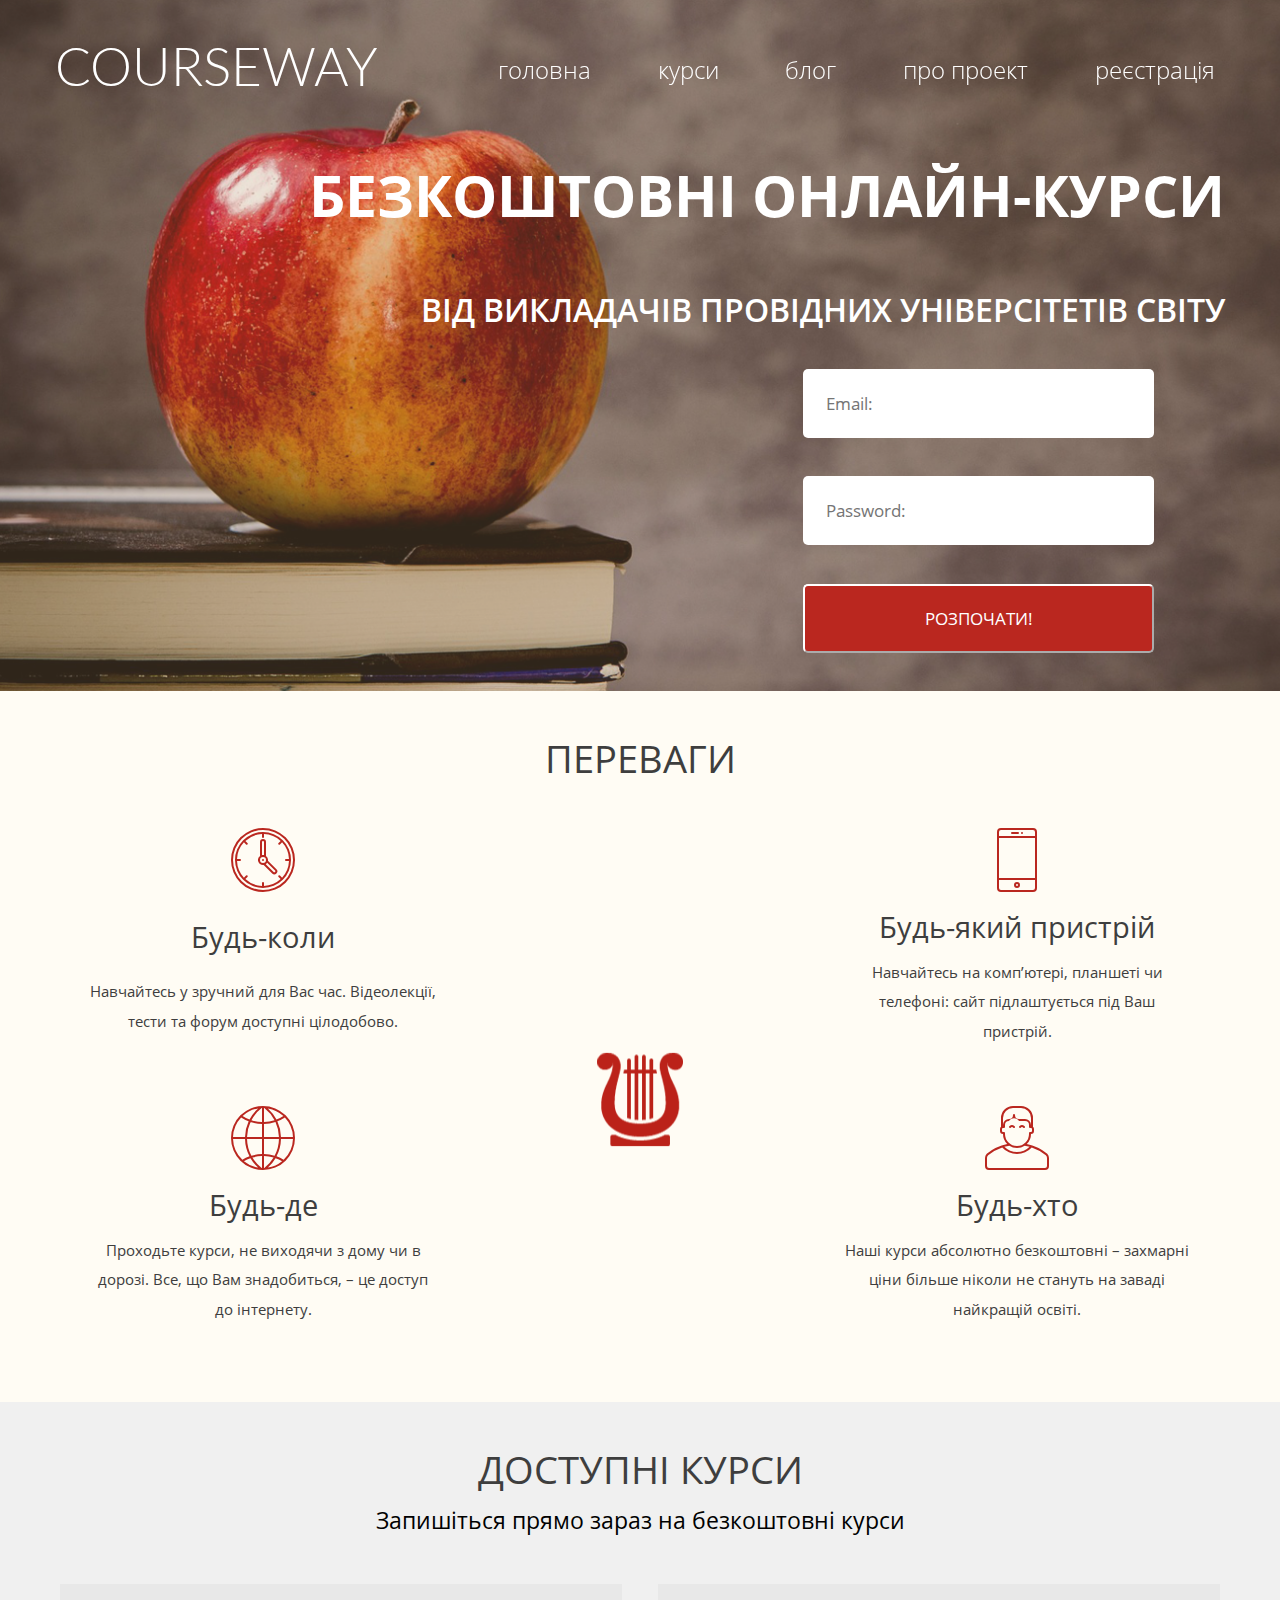
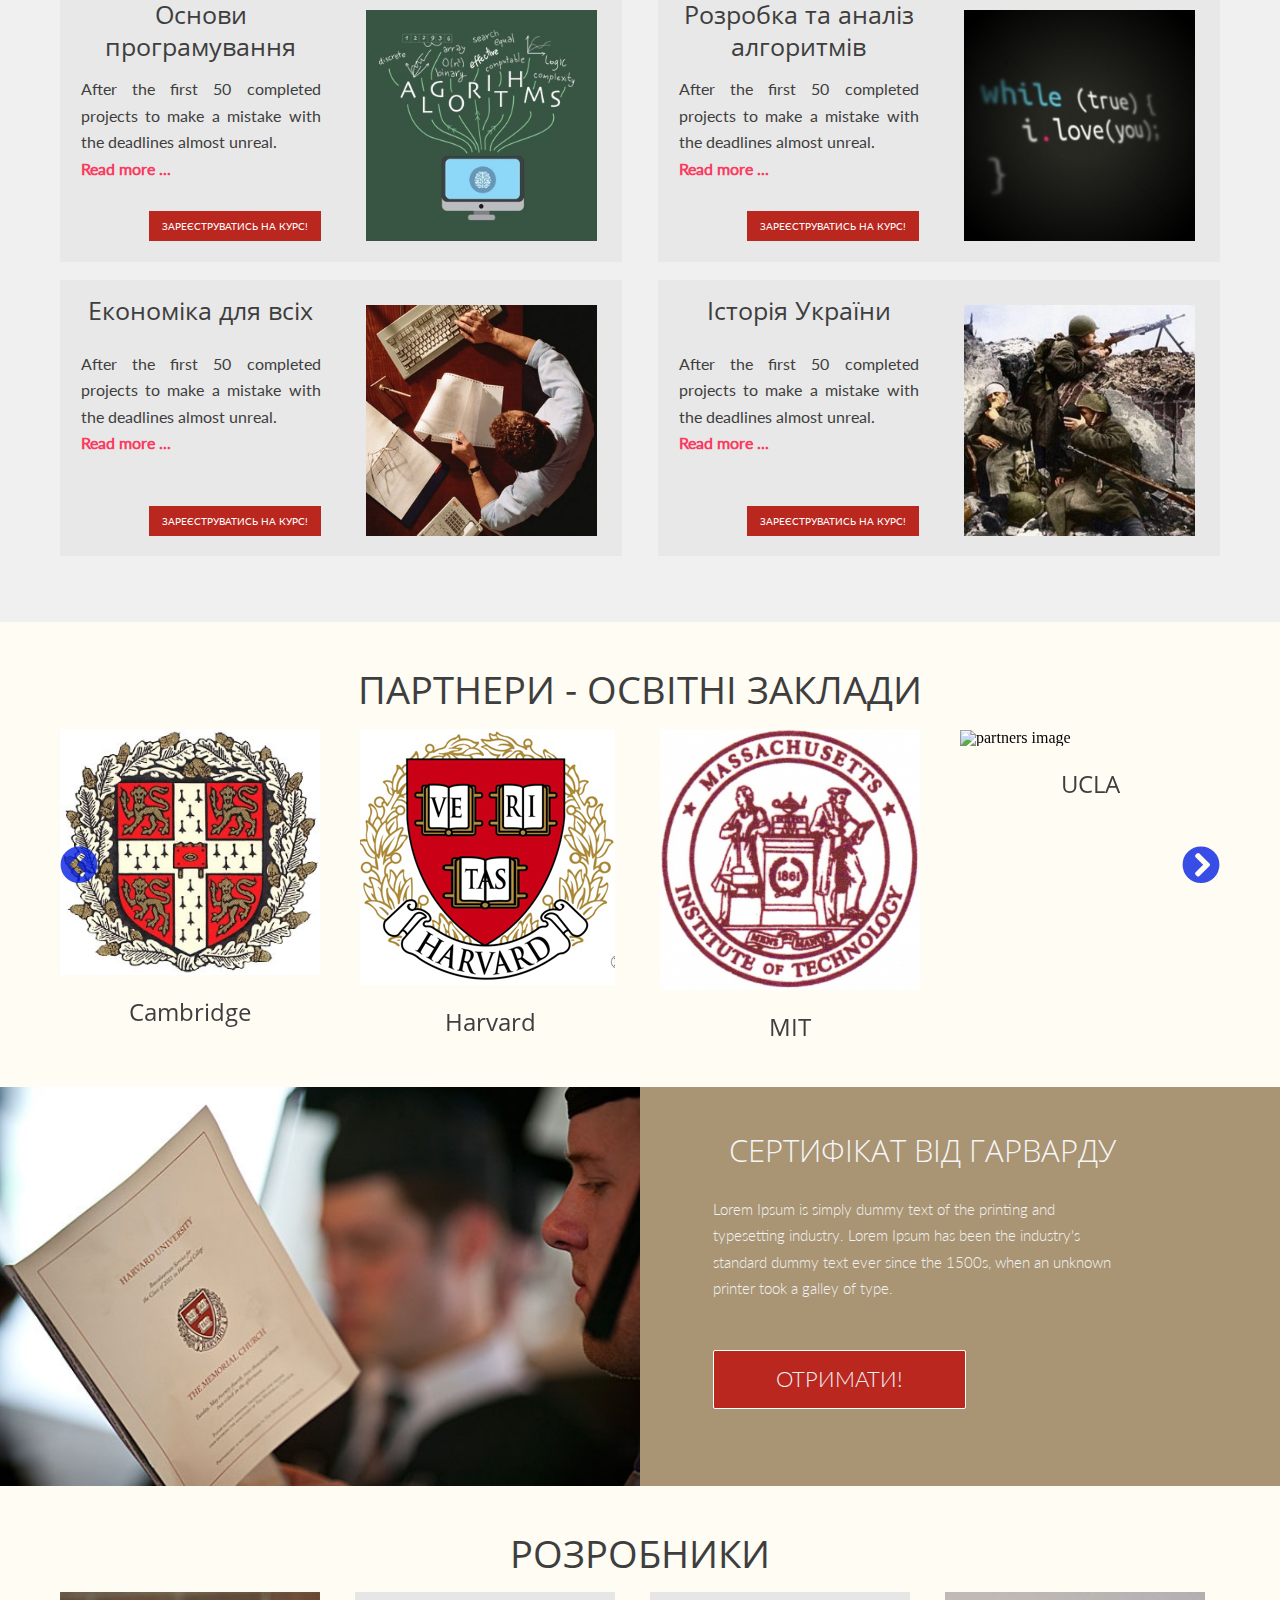
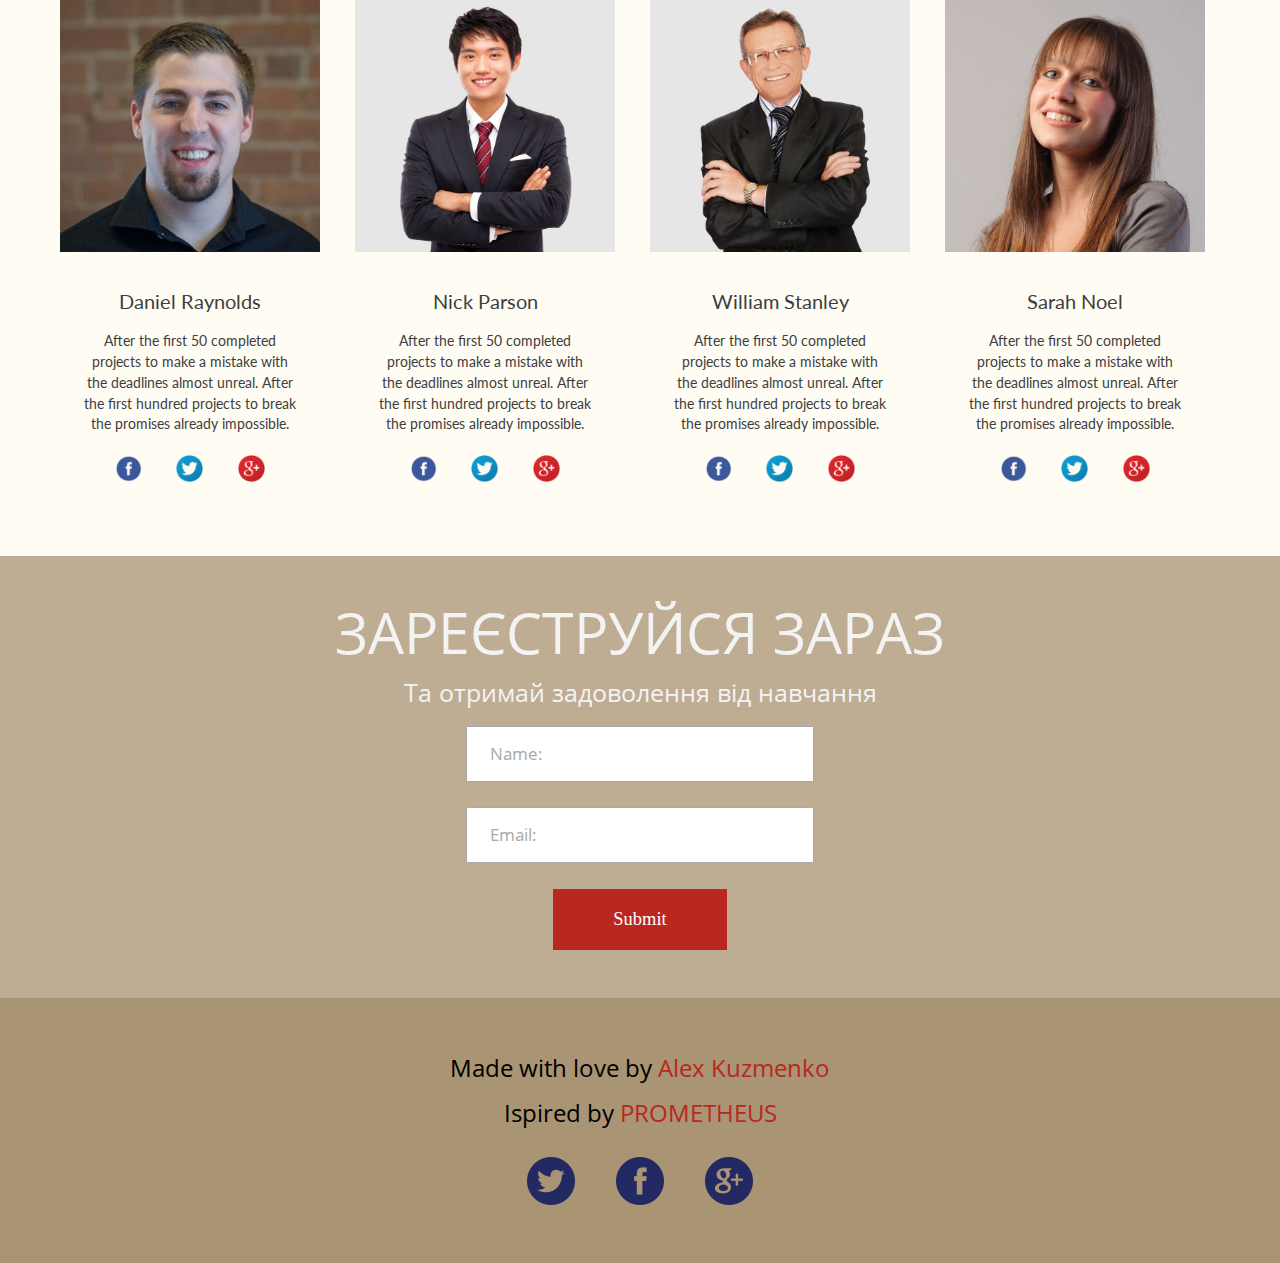
==== commit ee568126: "Update index.html" ====
--- a/index.html
+++ b/index.html
@@ -1 +1 @@
-<!DOCTYPE html><head><meta charset="UTF-8"><meta name="viewport" content="width=device-width, user-scalable=no, initial-scale=1.0, maximum-scale=1.0, minimum-scale=1.0"><meta http-equiv="X-UA-Compatible" content="ie=edge"><!-- Основные файлы стилей--><link rel="stylesheet" href="https://cdnjs.cloudflare.com/ajax/libs/font-awesome/5.10.2/css/all.css"><link rel="stylesheet" href="css/libs.min.css"><link rel="stylesheet" href="css/style.css"><!-- Favicon--><link rel="shortcut icon" href="img/Death-Star-icon_34500.png" type="image/png"><title>COURSEWAY</title><!-- Chrome, Firefox OS and Opera--><meta name="theme-color" content="#EBEBEB"><!-- Windows Phone--><meta name="msapplication-navbutton-color" content="#EBEBEB"><!-- iOS Safari--><meta name="apple-mobile-web-app-status-bar-style" content="#EBEBEB"></head><body><header id="main"><div class="container"><div class="main-header"><div class="main-header-logo"><a href="#">courseway</a></div><nav class="main-header-nav header-nav-list"><div class="header-nav-item"><a href="#main">головна</a></div><div class="header-nav-item"><a href="#courses">курси</a></div><div class="header-nav-item"><a href="#blog">блог</a></div><div class="header-nav-item"><a href="#about">про проект</a></div><div class="header-nav-item"><a href="#registration">реєстрація</a></div></nav><div class="hamburger-nav--btn"><input id="menu_checkbox" type="checkbox"><label id="menu_label" for="menu_checkbox"><span id="menu_line"></span></label></div><nav class="hamburger-nav-list"><div class="hamburger-nav-item"><a href="#main">головна</a></div><div class="hamburger-nav-item"><a href="#courses">курси</a></div><div class="hamburger-nav-item"><a href="#blog">блог</a></div><div class="hamburger-nav-item"><a href="#about">про проект</a></div><div class="hamburger-nav-item"><a href="#registration">реєстрація</a></div></nav></div><div class="header_description title_description"><h1 class="title_description_top">безкоштовні онлайн-курси</h1><h3 class="title_description_bottom">від викладачів провідних універсітетів світу</h3></div><div class="header_authorization"><form action="" class="form__authorization"><input type="text" placeholder="Email:" pattern="[a-z0-9._%+-]+@[a-z0-9.-]+.[a-z]{2,4}$" title="Введите правильній формат Email" class="form_email form_field"><input type="password" placeholder="Password:" pattern=".{6,}" title="Введите 6 или больше символов" class="form_password form_field"><button class="form_btn form_field">розпочати!</button></form></div></div><div class="header_bg"></div></header><main><section class="section_one"><div class="container"><div class="wrapper"> <div class="section_title reatures_title"><div class="section_title_top">переваги</div></div><div class="block_features_cards"><article class="features_card"><div class="portfolio_card_img"><img src="images/section_one/Clock.svg" alt="card image"></div><div class="features_card_title">Будь-коли</div><div class="features_card_description">Навчайтесь у зручний для Вас час. Відеолекції, тести та форум доступні цілодобово.</div></article><article class="features_card"><div class="portfolio_card_img"><img src="images/section_one/Iphone.svg" alt="card image"></div><div class="features_card_title">Будь-який пристрій</div><div class="features_card_description">Навчайтесь на комп’ютері, планшеті чи телефоні: сайт підлаштується під Ваш пристрій.</div></article><article class="features_card"><div class="portfolio_card_img"><img src="images/section_one/Globe.svg" alt="card image"></div><div class="features_card_title">Будь-де</div><div class="features_card_description">Проходьте курси, не виходячи з дому чи в дорозі. Все, що Вам знадобиться, – це доступ до інтернету.</div></article><article class="features_card"><div class="portfolio_card_img"><img src="images/section_one/Man.svg" alt="card image"></div><div class="features_card_title">Будь-хто</div><div class="features_card_description">Наші курси абсолютно безкоштовні – захмарні ціни більше ніколи не стануть на заваді найкращій освіті.</div></article><object type="image/svg+xml" data="images/section_one/Lyre Filled-100.svg" class="features_logo"></object></div></div></div></section><section id="courses" class="section_two"><div class="container"><div class="wrapper"><div class="section_title courses_title"><div class="section_title_top">доступні курси</div><div class="section_title_bottom">Запишіться прямо зараз на безкоштовні курси</div></div><div class="block_courses_cards"><article class="courses_cards"><div class="card_text"> <div class="card_text_title">Основи програмування</div><div class="card_text_description"> <p>After the first 50 completed projects to make a mistake with the deadlines almost unreal.</p><p> <a href="#">Read more ...</a></p></div><div class="card_text_btn"> <a href="#">Зареєструватись на курс!</a></div></div><div class="courses_card_img"><img src="images/section_two/algoritms.jpg" alt="card image"></div></article><article class="courses_cards"><div class="card_text"> <div class="card_text_title">Розробка та аналіз алгоритмів</div><div class="card_text_description"> <p>After the first 50 completed projects to make a mistake with the deadlines almost unreal. </p><p> <a href="#">Read more ...</a></p></div><div class="card_text_btn"> <a href="#">Зареєструватись на курс!</a></div></div><div class="courses_card_img"><img src="images/section_two/code.jpg" alt="card image"></div></article><article class="courses_cards"><div class="card_text"> <div class="card_text_title">Економіка для всіх</div><div class="card_text_description"> <p>After the first 50 completed projects to make a mistake with the deadlines almost unreal.</p><p> <a href="#">Read more ...</a></p></div><div class="card_text_btn"> <a href="#">Зареєструватись на курс!</a></div></div><div class="courses_card_img"><img src="images/section_two/economic.jpg" alt="card image"></div></article><article class="courses_cards"><div class="card_text"> <div class="card_text_title">Історія України</div><div class="card_text_description"> <p>After the first 50 completed projects to make a mistake with the deadlines almost unreal.</p><p> <a href="#">Read more ...</a></p></div><div class="card_text_btn"> <a href="#">Зареєструватись на курс!</a></div></div><div class="courses_card_img"><img src="images/section_two/war.jpg" alt="card image"></div></article></div></div></div></section><section id="blog" class="section_three"><div class="container"><div class="wrapper"><div class="section_title partners_title"><div class="section_title_top">партнери - освітні заклади</div></div><div class="block_partners swiper-container"><div class="swiper-wrapper"><article class="partners_cards swiper-slide"><div class="partners_logo"><img src="images/section_three/Cambridge.jpg" alt="partners image"></div><div class="partners_name">Cambridge</div></article><article class="partners_cards swiper-slide"><div class="partners_logo"><img src="images/section_three/Harvard.jpg" alt="partners image"></div><div class="partners_name">Harvard</div></article><article class="partners_cards swiper-slide"><div class="partners_logo"><img src="images/section_three/MIT.jpg" alt="partners image"></div><div class="partners_name">MIT</div></article><article class="partners_cards swiper-slide"><div class="partners_logo"><img src="images/section_three/UCLA.jpg" alt="partners image"></div><div class="partners_name">UCLA </div></article><article class="partners_cards swiper-slide"><div class="partners_logo"><img src="images/section_three/Cambridge.jpg" alt="partners image"></div><div class="partners_name">Cambridge</div></article><article class="partners_cards swiper-slide"><div class="partners_logo"><img src="images/section_three/Harvard.jpg" alt="partners image"></div><div class="partners_name">Harvard</div></article><article class="partners_cards swiper-slide"><div class="partners_logo"><img src="images/section_three/MIT.jpg" alt="partners image"></div><div class="partners_name">MIT</div></article><article class="partners_cards swiper-slide"><div class="partners_logo"><img src="images/section_three/UCLA.jpg" alt="partners image"></div><div class="partners_name">UCLA </div></article></div><div class="swiper-button-next"></div><div class="swiper-button-prev"></div></div><div class="swiper-navigation">        <i id="swiperPrev" class="fas fa-chevron-circle-right"></i><i id="swiperNext" class="fas fa-chevron-circle-left"></i></div></div></div></section><section class="section_four"><div class="section_four_bg"><div class="section_four_bg_left"></div><div class="section_four_bg_right"></div></div><div class="container"><div class="block_certificate"><div class="block_certificate_title">сертифікат від гарварду </div><div class="block_certificate_description">Lorem Ipsum is simply dummy text of the printing and typesetting industry. Lorem Ipsum has been the industry's standard dummy text ever since the 1500s, when an unknown printer took a galley of type.</div><div class="block_certificate_btn"> <a href="#"> отримати!</a></div></div></div></section><section id="about" class="section_five"><div class="container"><div class="section_title team_title"><div class="section_title_top">розробники</div></div><div class="team_block_cards"> <div class="member_cards"><div class="courses_cards_img"><img src="images/section_five/member_1.jpg" alt="member foto"></div><div class="courses_cards_name">Daniel Raynolds</div><div class="courses_cards_description">After the first 50 completed projects to make a mistake with the deadlines almost unreal. After the first hundred projects to break the promises already impossible.</div><div class="courses_cards_link"><div><a href="https://www.facebook.com" target="_blank"> <img src="images/section_five/facebook.png" alt="icon facebook"></a></div><div><a href="https://www.twitter.com" target="_blank"> <img src="images/section_five/twitter.png" alt="icon twitter"></a></div><div><a href="https://plus.google.com" target="_blank"> <img src="images/section_five/google.png" alt="icon google"></a></div></div></div><div class="member_cards"><div class="courses_cards_img"><img src="images/section_five/member_2.jpg" alt="member foto"></div><div class="courses_cards_name">Nick Parson</div><div class="courses_cards_description">After the first 50 completed projects to make a mistake with the deadlines almost unreal. After the first hundred projects to break the promises already impossible.</div><div class="courses_cards_link"><div><a href="https://www.facebook.com" target="_blank"> <img src="images/section_five/facebook.png" alt="icon facebook"></a></div><div><a href="https://www.twitter.com" target="_blank"> <img src="images/section_five/twitter.png" alt="icon twitter"></a></div><div><a href="https://plus.google.com" target="_blank"> <img src="images/section_five/google.png" alt="icon google"></a></div></div></div><div class="member_cards"><div class="courses_cards_img"><img src="images/section_five/member_3.jpg" alt="member foto"></div><div class="courses_cards_name">William Stanley</div><div class="courses_cards_description">After the first 50 completed projects to make a mistake with the deadlines almost unreal. After the first hundred projects to break the promises already impossible.</div><div class="courses_cards_link"><div><a href="https://www.facebook.com" target="_blank"> <img src="images/section_five/facebook.png" alt="icon facebook"></a></div><div><a href="https://www.twitter.com" target="_blank"> <img src="images/section_five/twitter.png" alt="icon twitter"></a></div><div><a href="https://plus.google.com" target="_blank"> <img src="images/section_five/google.png" alt="icon google"></a></div></div></div><div class="member_cards"><div class="courses_cards_img"><img src="images/section_five/member_4.jpg" alt="member foto"></div><div class="courses_cards_name">Sarah Noel</div><div class="courses_cards_description">After the first 50 completed projects to make a mistake with the deadlines almost unreal. After the first hundred projects to break the promises already impossible.</div><div class="courses_cards_link"><div><a href="https://www.facebook.com" target="_blank"> <img src="images/section_five/facebook.png" alt="icon facebook"></a></div><div><a href="https://www.twitter.com" target="_blank"> <img src="images/section_five/twitter.png" alt="icon twitter"></a></div><div><a href="https://plus.google.com" target="_blank"> <img src="images/section_five/google.png" alt="icon google"></a></div></div></div></div></div></section><section id="registration" class="section_six"><div class="container"><div class="section_title registration_title"><div class="section_title_top">зареєструйся зараз</div><div class="section_title_bottom">Та отримай задоволення від навчання</div></div><form action="" method="post" class="form_registration field_form"><div class="field_form_input"><div class="feedback_name input_block"><input id="name" type="text" name="user_name" required class="entry_field field_name"><label for="name" class="label_name">Name:</label></div><div class="feedback_email input_block"><input id="email" type="email" name="user_email" pattern="[a-z0-9._%+-]+@[a-z0-9.-]+.[a-z]{2,4}$" title="Введите правильный формат Email" class="entry_field field_email error"><label for="email" class="label_email">Email:</label></div></div><input type="submit" value="submit" class="form_btn"></form></div></section></main><footer class="footer"><div class="container"> <div class="footer_top footer_text"> <p>Made with love by <a href="https://www.linkedin.com/in/alexander-kuzmenko-83033677/?trk=public-profile-join-page" target="_blank">Alex Kuzmenko</a></p><p>Ispired by <a href="https://prometheus.org.ua/" target="_blank">PROMETHEUS</a></p></div><div class="footer_bottom footer_social"> <a href="https://twitter.com" target="_blank"><div class="twitter social_icon"> </div></a><a href="https://facebook.com" target="_blank"><div class="facebook social_icon"> </div></a><a href="https://plus.google.com/" target="_blank"><div class="google_plus social_icon"></div></a></div></div></footer><script async="" src="js/webp.min.js"></script><script src="js/libs.min.js"></script><script src="js/main.js"></script></body>+<!DOCTYPE html><head><meta charset="UTF-8"><meta name="viewport" content="width=device-width, user-scalable=no, initial-scale=1.0, maximum-scale=1.0, minimum-scale=1.0"><meta http-equiv="X-UA-Compatible" content="ie=edge"><!-- Основные файлы стилей--><link rel="stylesheet" href="https://cdnjs.cloudflare.com/ajax/libs/font-awesome/5.10.2/css/all.css"><link rel="stylesheet" href="css/libs.min.css"><link rel="stylesheet" href="css/style.css"><!-- Favicon--><link rel="shortcut icon" href="img/Death-Star-icon_34500.png" type="image/png"><title>COURSEWAY</title><!-- Chrome, Firefox OS and Opera--><meta name="theme-color" content="#EBEBEB"><!-- Windows Phone--><meta name="msapplication-navbutton-color" content="#EBEBEB"><!-- iOS Safari--><meta name="apple-mobile-web-app-status-bar-style" content="#EBEBEB"></head><body><header id="main"><div class="container"><div class="main-header"><div class="main-header-logo"><a href="#">courseway</a></div><nav class="main-header-nav header-nav-list"><div class="header-nav-item"><a href="#main">головна</a></div><div class="header-nav-item"><a href="#courses">курси</a></div><div class="header-nav-item"><a href="#blog">блог</a></div><div class="header-nav-item"><a href="#about">про проект</a></div><div class="header-nav-item"><a href="#registration">реєстрація</a></div></nav><div class="hamburger-nav--btn"><input id="menu_checkbox" type="checkbox"><label id="menu_label" for="menu_checkbox"><span id="menu_line"></span></label></div><nav class="hamburger-nav-list"><div class="hamburger-nav-item"><a href="#main">головна</a></div><div class="hamburger-nav-item"><a href="#courses">курси</a></div><div class="hamburger-nav-item"><a href="#blog">блог</a></div><div class="hamburger-nav-item"><a href="#about">про проект</a></div><div class="hamburger-nav-item"><a href="#registration">реєстрація</a></div></nav></div><div class="header_description title_description"><h1 class="title_description_top">безкоштовні онлайн-курси</h1><h3 class="title_description_bottom">від викладачів провідних універсітетів світу</h3></div><div class="header_authorization"><form action="" class="form__authorization"><input type="text" placeholder="Email:" pattern="[a-z0-9._%+-]+@[a-z0-9.-]+.[a-z]{2,4}$" title="Введите правильній формат Email" class="form_email form_field"><input type="password" placeholder="Password:" pattern=".{6,}" title="Введите 6 или больше символов" class="form_password form_field"><button class="form_btn form_field">розпочати!</button></form></div></div><div class="header_bg"></div></header><main><section class="section_one"><div class="container"><div class="wrapper"> <div class="section_title reatures_title"><div class="section_title_top">переваги</div></div><div class="block_features_cards"><article class="features_card"><div class="portfolio_card_img"><img src="images/section_one/Clock.svg" alt="card image"></div><div class="features_card_title">Будь-коли</div><div class="features_card_description">Навчайтесь у зручний для Вас час. Відеолекції, тести та форум доступні цілодобово.</div></article><article class="features_card"><div class="portfolio_card_img"><img src="images/section_one/iPhone.svg" alt="card image"></div><div class="features_card_title">Будь-який пристрій</div><div class="features_card_description">Навчайтесь на комп’ютері, планшеті чи телефоні: сайт підлаштується під Ваш пристрій.</div></article><article class="features_card"><div class="portfolio_card_img"><img src="images/section_one/Globe.svg" alt="card image"></div><div class="features_card_title">Будь-де</div><div class="features_card_description">Проходьте курси, не виходячи з дому чи в дорозі. Все, що Вам знадобиться, – це доступ до інтернету.</div></article><article class="features_card"><div class="portfolio_card_img"><img src="images/section_one/Man.svg" alt="card image"></div><div class="features_card_title">Будь-хто</div><div class="features_card_description">Наші курси абсолютно безкоштовні – захмарні ціни більше ніколи не стануть на заваді найкращій освіті.</div></article><object type="image/svg+xml" data="images/section_one/Lyre Filled-100.svg" class="features_logo"></object></div></div></div></section><section id="courses" class="section_two"><div class="container"><div class="wrapper"><div class="section_title courses_title"><div class="section_title_top">доступні курси</div><div class="section_title_bottom">Запишіться прямо зараз на безкоштовні курси</div></div><div class="block_courses_cards"><article class="courses_cards"><div class="card_text"> <div class="card_text_title">Основи програмування</div><div class="card_text_description"> <p>After the first 50 completed projects to make a mistake with the deadlines almost unreal.</p><p> <a href="#">Read more ...</a></p></div><div class="card_text_btn"> <a href="#">Зареєструватись на курс!</a></div></div><div class="courses_card_img"><img src="images/section_two/algoritms.jpg" alt="card image"></div></article><article class="courses_cards"><div class="card_text"> <div class="card_text_title">Розробка та аналіз алгоритмів</div><div class="card_text_description"> <p>After the first 50 completed projects to make a mistake with the deadlines almost unreal. </p><p> <a href="#">Read more ...</a></p></div><div class="card_text_btn"> <a href="#">Зареєструватись на курс!</a></div></div><div class="courses_card_img"><img src="images/section_two/code.jpg" alt="card image"></div></article><article class="courses_cards"><div class="card_text"> <div class="card_text_title">Економіка для всіх</div><div class="card_text_description"> <p>After the first 50 completed projects to make a mistake with the deadlines almost unreal.</p><p> <a href="#">Read more ...</a></p></div><div class="card_text_btn"> <a href="#">Зареєструватись на курс!</a></div></div><div class="courses_card_img"><img src="images/section_two/economic.jpg" alt="card image"></div></article><article class="courses_cards"><div class="card_text"> <div class="card_text_title">Історія України</div><div class="card_text_description"> <p>After the first 50 completed projects to make a mistake with the deadlines almost unreal.</p><p> <a href="#">Read more ...</a></p></div><div class="card_text_btn"> <a href="#">Зареєструватись на курс!</a></div></div><div class="courses_card_img"><img src="images/section_two/war.jpg" alt="card image"></div></article></div></div></div></section><section id="blog" class="section_three"><div class="container"><div class="wrapper"><div class="section_title partners_title"><div class="section_title_top">партнери - освітні заклади</div></div><div class="block_partners swiper-container"><div class="swiper-wrapper"><article class="partners_cards swiper-slide"><div class="partners_logo"><img src="images/section_three/cambridge.jpg" alt="partners image"></div><div class="partners_name">Cambridge</div></article><article class="partners_cards swiper-slide"><div class="partners_logo"><img src="images/section_three/harvard.jpg" alt="partners image"></div><div class="partners_name">Harvard</div></article><article class="partners_cards swiper-slide"><div class="partners_logo"><img src="images/section_three/mit.jpg" alt="partners image"></div><div class="partners_name">MIT</div></article><article class="partners_cards swiper-slide"><div class="partners_logo"><img src="images/section_threeucla.jpg" alt="partners image"></div><div class="partners_name">UCLA </div></article><article class="partners_cards swiper-slide"><div class="partners_logo"><img src="images/section_three/cambridge.jpg" alt="partners image"></div><div class="partners_name">Cambridge</div></article><article class="partners_cards swiper-slide"><div class="partners_logo"><img src="images/section_three/harvard.jpg" alt="partners image"></div><div class="partners_name">Harvard</div></article><article class="partners_cards swiper-slide"><div class="partners_logo"><img src="images/section_three/mit.jpg" alt="partners image"></div><div class="partners_name">MIT</div></article><article class="partners_cards swiper-slide"><div class="partners_logo"><img src="images/section_three/ucla.jpg" alt="partners image"></div><div class="partners_name">UCLA </div></article></div><div class="swiper-button-next"></div><div class="swiper-button-prev"></div></div><div class="swiper-navigation">        <i id="swiperPrev" class="fas fa-chevron-circle-right"></i><i id="swiperNext" class="fas fa-chevron-circle-left"></i></div></div></div></section><section class="section_four"><div class="section_four_bg"><div class="section_four_bg_left"></div><div class="section_four_bg_right"></div></div><div class="container"><div class="block_certificate"><div class="block_certificate_title">сертифікат від гарварду </div><div class="block_certificate_description">Lorem Ipsum is simply dummy text of the printing and typesetting industry. Lorem Ipsum has been the industry's standard dummy text ever since the 1500s, when an unknown printer took a galley of type.</div><div class="block_certificate_btn"> <a href="#"> отримати!</a></div></div></div></section><section id="about" class="section_five"><div class="container"><div class="section_title team_title"><div class="section_title_top">розробники</div></div><div class="team_block_cards"> <div class="member_cards"><div class="courses_cards_img"><img src="images/section_five/member_1.jpg" alt="member foto"></div><div class="courses_cards_name">Daniel Raynolds</div><div class="courses_cards_description">After the first 50 completed projects to make a mistake with the deadlines almost unreal. After the first hundred projects to break the promises already impossible.</div><div class="courses_cards_link"><div><a href="https://www.facebook.com" target="_blank"> <img src="images/section_five/facebook.png" alt="icon facebook"></a></div><div><a href="https://www.twitter.com" target="_blank"> <img src="images/section_five/twitter.png" alt="icon twitter"></a></div><div><a href="https://plus.google.com" target="_blank"> <img src="images/section_five/google.png" alt="icon google"></a></div></div></div><div class="member_cards"><div class="courses_cards_img"><img src="images/section_five/member_2.jpg" alt="member foto"></div><div class="courses_cards_name">Nick Parson</div><div class="courses_cards_description">After the first 50 completed projects to make a mistake with the deadlines almost unreal. After the first hundred projects to break the promises already impossible.</div><div class="courses_cards_link"><div><a href="https://www.facebook.com" target="_blank"> <img src="images/section_five/facebook.png" alt="icon facebook"></a></div><div><a href="https://www.twitter.com" target="_blank"> <img src="images/section_five/twitter.png" alt="icon twitter"></a></div><div><a href="https://plus.google.com" target="_blank"> <img src="images/section_five/google.png" alt="icon google"></a></div></div></div><div class="member_cards"><div class="courses_cards_img"><img src="images/section_five/member_3.jpg" alt="member foto"></div><div class="courses_cards_name">William Stanley</div><div class="courses_cards_description">After the first 50 completed projects to make a mistake with the deadlines almost unreal. After the first hundred projects to break the promises already impossible.</div><div class="courses_cards_link"><div><a href="https://www.facebook.com" target="_blank"> <img src="images/section_five/facebook.png" alt="icon facebook"></a></div><div><a href="https://www.twitter.com" target="_blank"> <img src="images/section_five/twitter.png" alt="icon twitter"></a></div><div><a href="https://plus.google.com" target="_blank"> <img src="images/section_five/google.png" alt="icon google"></a></div></div></div><div class="member_cards"><div class="courses_cards_img"><img src="images/section_five/member_4.jpg" alt="member foto"></div><div class="courses_cards_name">Sarah Noel</div><div class="courses_cards_description">After the first 50 completed projects to make a mistake with the deadlines almost unreal. After the first hundred projects to break the promises already impossible.</div><div class="courses_cards_link"><div><a href="https://www.facebook.com" target="_blank"> <img src="images/section_five/facebook.png" alt="icon facebook"></a></div><div><a href="https://www.twitter.com" target="_blank"> <img src="images/section_five/twitter.png" alt="icon twitter"></a></div><div><a href="https://plus.google.com" target="_blank"> <img src="images/section_five/google.png" alt="icon google"></a></div></div></div></div></div></section><section id="registration" class="section_six"><div class="container"><div class="section_title registration_title"><div class="section_title_top">зареєструйся зараз</div><div class="section_title_bottom">Та отримай задоволення від навчання</div></div><form action="" method="post" class="form_registration field_form"><div class="field_form_input"><div class="feedback_name input_block"><input id="name" type="text" name="user_name" required class="entry_field field_name"><label for="name" class="label_name">Name:</label></div><div class="feedback_email input_block"><input id="email" type="email" name="user_email" pattern="[a-z0-9._%+-]+@[a-z0-9.-]+.[a-z]{2,4}$" title="Введите правильный формат Email" class="entry_field field_email error"><label for="email" class="label_email">Email:</label></div></div><input type="submit" value="submit" class="form_btn"></form></div></section></main><footer class="footer"><div class="container"> <div class="footer_top footer_text"> <p>Made with love by <a href="https://www.linkedin.com/in/alexander-kuzmenko-83033677/?trk=public-profile-join-page" target="_blank">Alex Kuzmenko</a></p><p>Ispired by <a href="https://prometheus.org.ua/" target="_blank">PROMETHEUS</a></p></div><div class="footer_bottom footer_social"> <a href="https://twitter.com" target="_blank"><div class="twitter social_icon"> </div></a><a href="https://facebook.com" target="_blank"><div class="facebook social_icon"> </div></a><a href="https://plus.google.com/" target="_blank"><div class="google_plus social_icon"></div></a></div></div></footer><script async="" src="js/webp.min.js"></script><script src="js/libs.min.js"></script><script src="js/main.js"></script></body>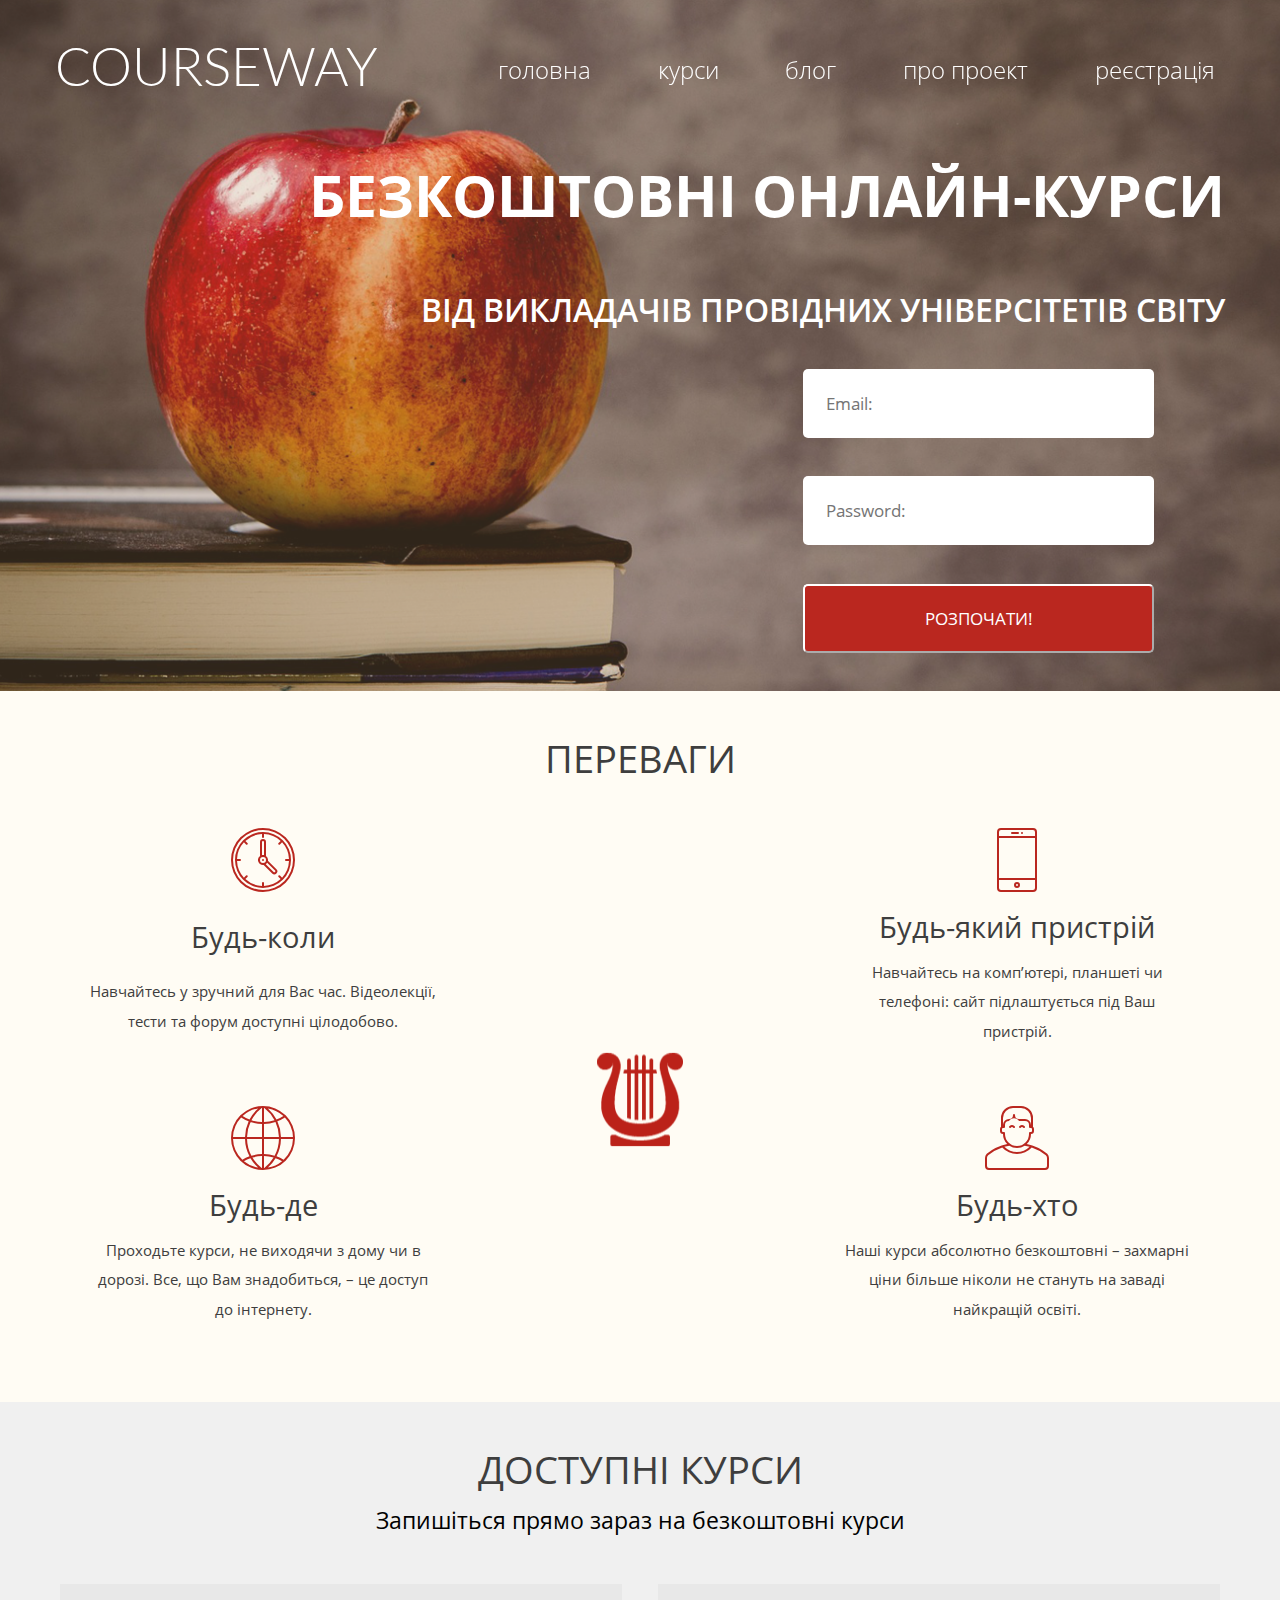
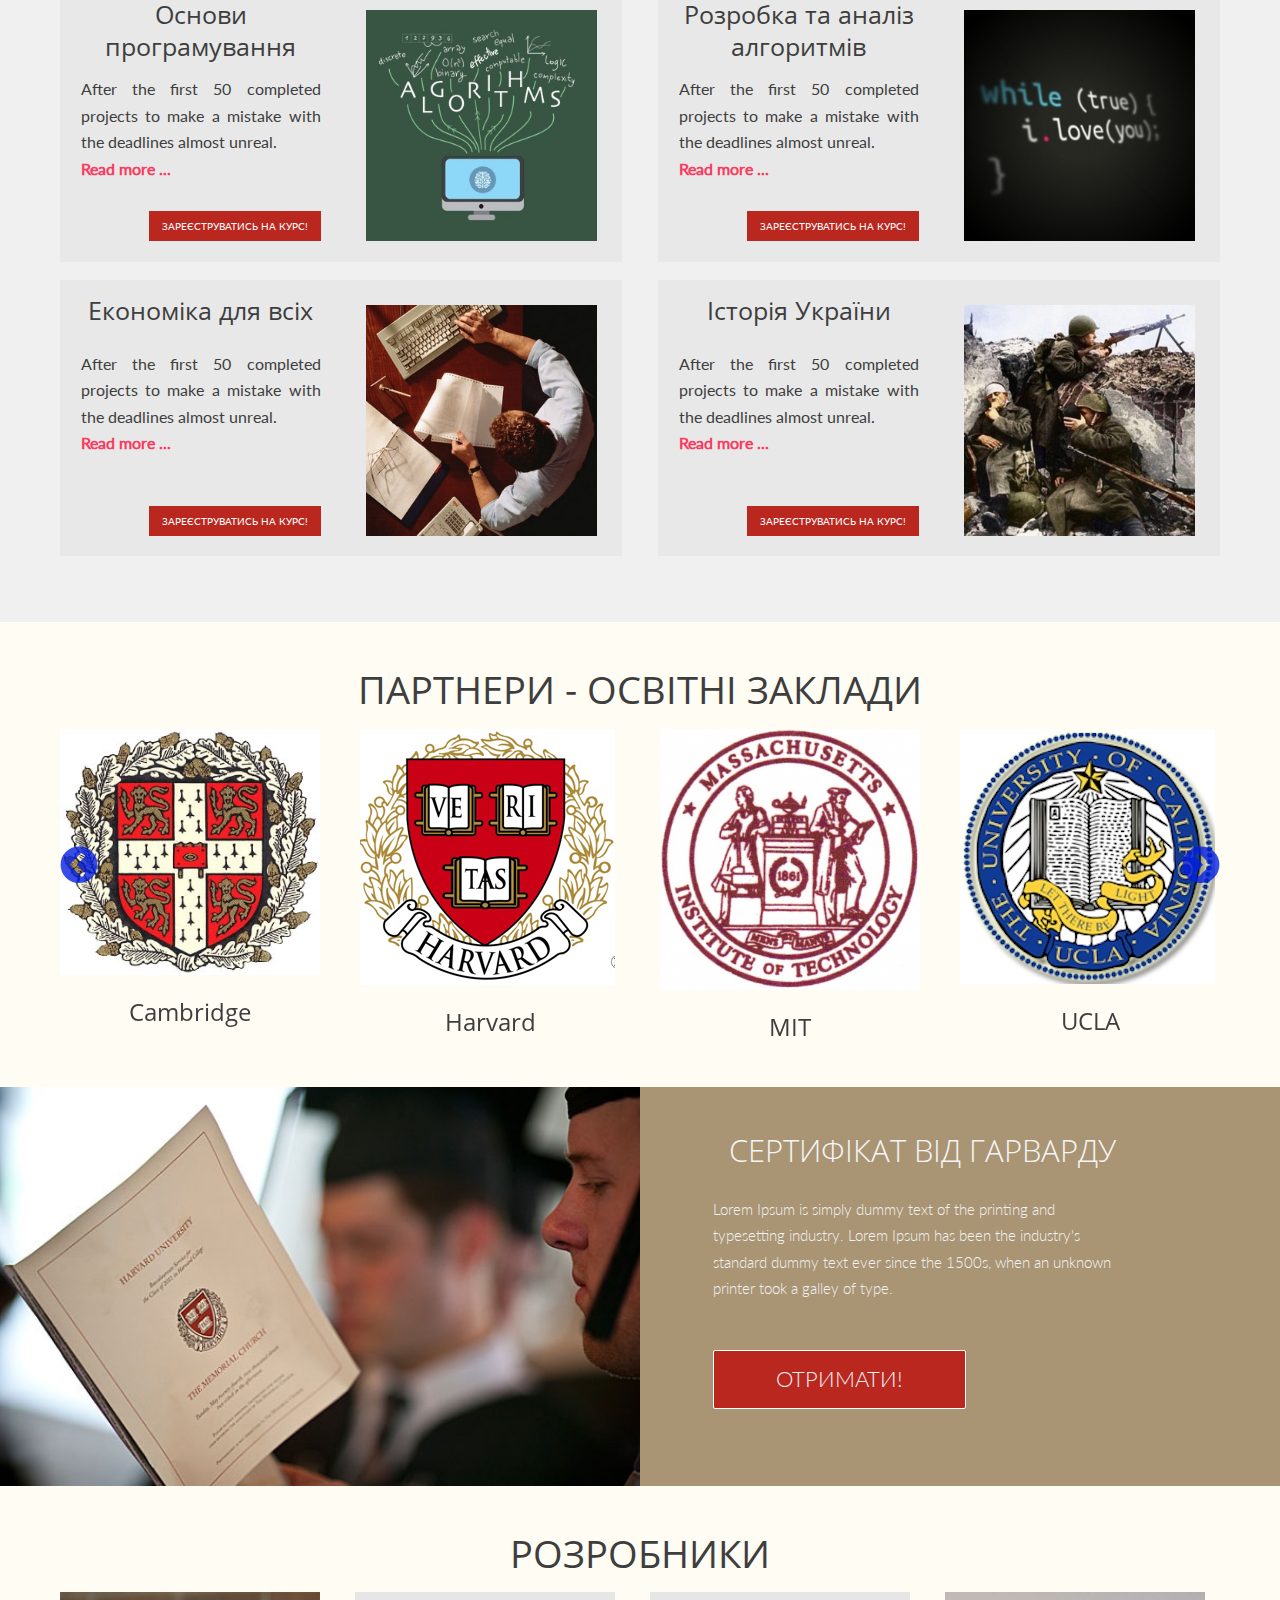
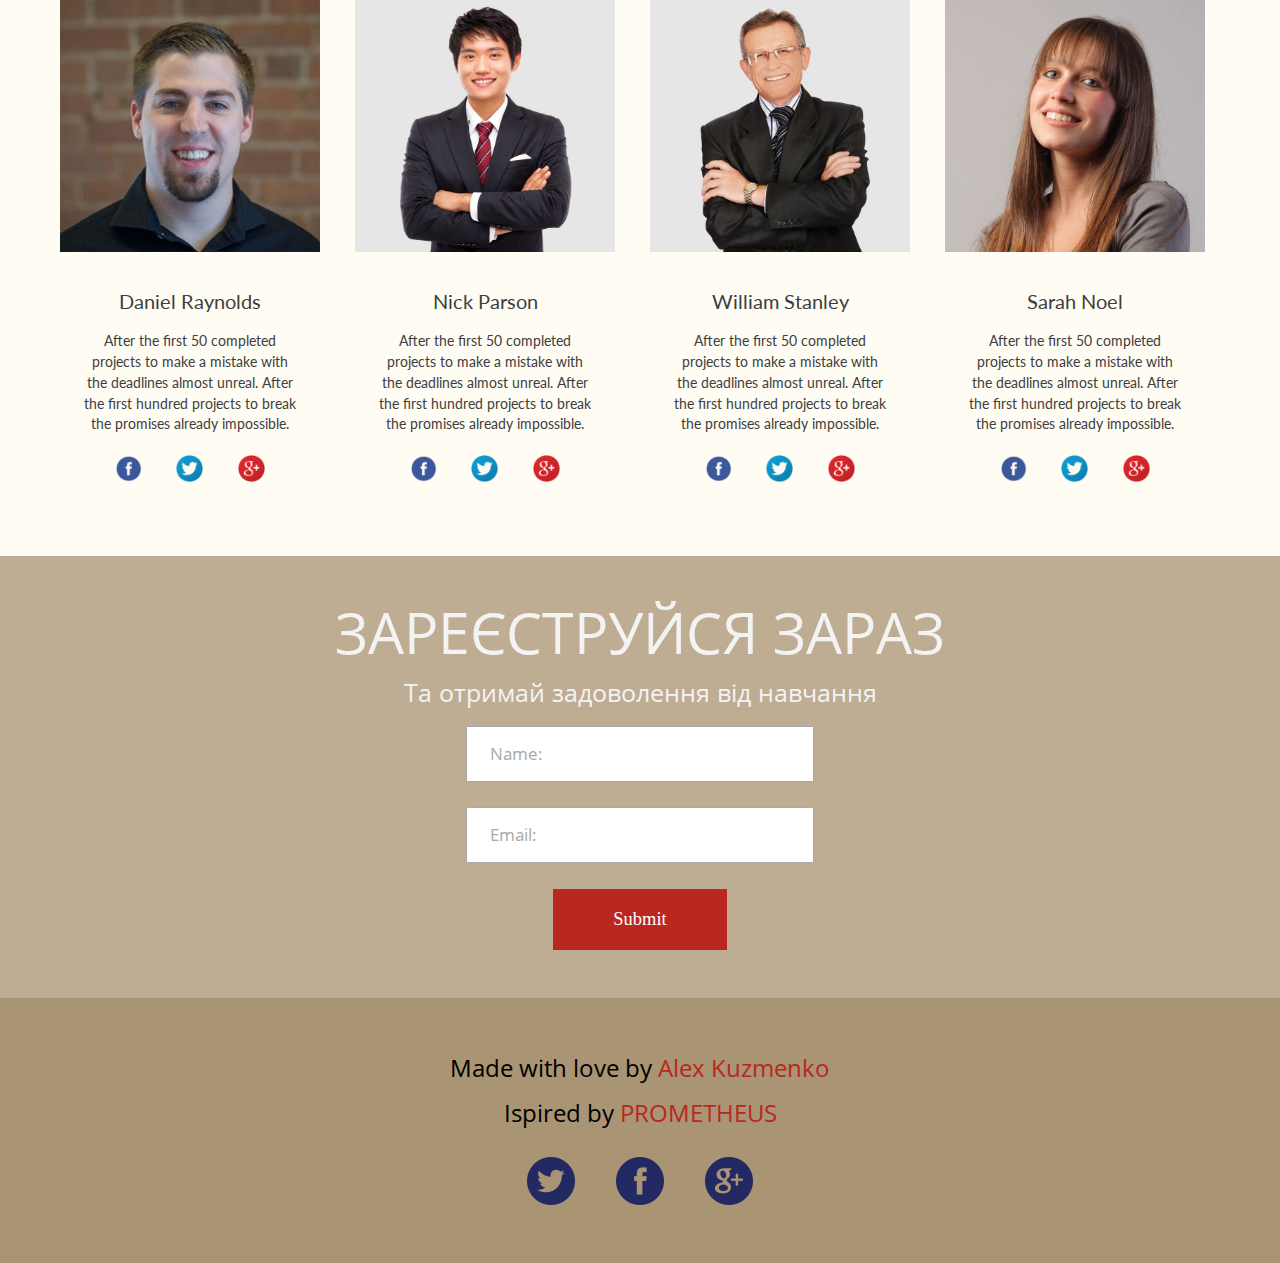
==== commit 2b27c312: "Update index.html" ====
--- a/index.html
+++ b/index.html
@@ -1 +1 @@
-<!DOCTYPE html><head><meta charset="UTF-8"><meta name="viewport" content="width=device-width, user-scalable=no, initial-scale=1.0, maximum-scale=1.0, minimum-scale=1.0"><meta http-equiv="X-UA-Compatible" content="ie=edge"><!-- Основные файлы стилей--><link rel="stylesheet" href="https://cdnjs.cloudflare.com/ajax/libs/font-awesome/5.10.2/css/all.css"><link rel="stylesheet" href="css/libs.min.css"><link rel="stylesheet" href="css/style.css"><!-- Favicon--><link rel="shortcut icon" href="img/Death-Star-icon_34500.png" type="image/png"><title>COURSEWAY</title><!-- Chrome, Firefox OS and Opera--><meta name="theme-color" content="#EBEBEB"><!-- Windows Phone--><meta name="msapplication-navbutton-color" content="#EBEBEB"><!-- iOS Safari--><meta name="apple-mobile-web-app-status-bar-style" content="#EBEBEB"></head><body><header id="main"><div class="container"><div class="main-header"><div class="main-header-logo"><a href="#">courseway</a></div><nav class="main-header-nav header-nav-list"><div class="header-nav-item"><a href="#main">головна</a></div><div class="header-nav-item"><a href="#courses">курси</a></div><div class="header-nav-item"><a href="#blog">блог</a></div><div class="header-nav-item"><a href="#about">про проект</a></div><div class="header-nav-item"><a href="#registration">реєстрація</a></div></nav><div class="hamburger-nav--btn"><input id="menu_checkbox" type="checkbox"><label id="menu_label" for="menu_checkbox"><span id="menu_line"></span></label></div><nav class="hamburger-nav-list"><div class="hamburger-nav-item"><a href="#main">головна</a></div><div class="hamburger-nav-item"><a href="#courses">курси</a></div><div class="hamburger-nav-item"><a href="#blog">блог</a></div><div class="hamburger-nav-item"><a href="#about">про проект</a></div><div class="hamburger-nav-item"><a href="#registration">реєстрація</a></div></nav></div><div class="header_description title_description"><h1 class="title_description_top">безкоштовні онлайн-курси</h1><h3 class="title_description_bottom">від викладачів провідних універсітетів світу</h3></div><div class="header_authorization"><form action="" class="form__authorization"><input type="text" placeholder="Email:" pattern="[a-z0-9._%+-]+@[a-z0-9.-]+.[a-z]{2,4}$" title="Введите правильній формат Email" class="form_email form_field"><input type="password" placeholder="Password:" pattern=".{6,}" title="Введите 6 или больше символов" class="form_password form_field"><button class="form_btn form_field">розпочати!</button></form></div></div><div class="header_bg"></div></header><main><section class="section_one"><div class="container"><div class="wrapper"> <div class="section_title reatures_title"><div class="section_title_top">переваги</div></div><div class="block_features_cards"><article class="features_card"><div class="portfolio_card_img"><img src="images/section_one/Clock.svg" alt="card image"></div><div class="features_card_title">Будь-коли</div><div class="features_card_description">Навчайтесь у зручний для Вас час. Відеолекції, тести та форум доступні цілодобово.</div></article><article class="features_card"><div class="portfolio_card_img"><img src="images/section_one/iPhone.svg" alt="card image"></div><div class="features_card_title">Будь-який пристрій</div><div class="features_card_description">Навчайтесь на комп’ютері, планшеті чи телефоні: сайт підлаштується під Ваш пристрій.</div></article><article class="features_card"><div class="portfolio_card_img"><img src="images/section_one/Globe.svg" alt="card image"></div><div class="features_card_title">Будь-де</div><div class="features_card_description">Проходьте курси, не виходячи з дому чи в дорозі. Все, що Вам знадобиться, – це доступ до інтернету.</div></article><article class="features_card"><div class="portfolio_card_img"><img src="images/section_one/Man.svg" alt="card image"></div><div class="features_card_title">Будь-хто</div><div class="features_card_description">Наші курси абсолютно безкоштовні – захмарні ціни більше ніколи не стануть на заваді найкращій освіті.</div></article><object type="image/svg+xml" data="images/section_one/Lyre Filled-100.svg" class="features_logo"></object></div></div></div></section><section id="courses" class="section_two"><div class="container"><div class="wrapper"><div class="section_title courses_title"><div class="section_title_top">доступні курси</div><div class="section_title_bottom">Запишіться прямо зараз на безкоштовні курси</div></div><div class="block_courses_cards"><article class="courses_cards"><div class="card_text"> <div class="card_text_title">Основи програмування</div><div class="card_text_description"> <p>After the first 50 completed projects to make a mistake with the deadlines almost unreal.</p><p> <a href="#">Read more ...</a></p></div><div class="card_text_btn"> <a href="#">Зареєструватись на курс!</a></div></div><div class="courses_card_img"><img src="images/section_two/algoritms.jpg" alt="card image"></div></article><article class="courses_cards"><div class="card_text"> <div class="card_text_title">Розробка та аналіз алгоритмів</div><div class="card_text_description"> <p>After the first 50 completed projects to make a mistake with the deadlines almost unreal. </p><p> <a href="#">Read more ...</a></p></div><div class="card_text_btn"> <a href="#">Зареєструватись на курс!</a></div></div><div class="courses_card_img"><img src="images/section_two/code.jpg" alt="card image"></div></article><article class="courses_cards"><div class="card_text"> <div class="card_text_title">Економіка для всіх</div><div class="card_text_description"> <p>After the first 50 completed projects to make a mistake with the deadlines almost unreal.</p><p> <a href="#">Read more ...</a></p></div><div class="card_text_btn"> <a href="#">Зареєструватись на курс!</a></div></div><div class="courses_card_img"><img src="images/section_two/economic.jpg" alt="card image"></div></article><article class="courses_cards"><div class="card_text"> <div class="card_text_title">Історія України</div><div class="card_text_description"> <p>After the first 50 completed projects to make a mistake with the deadlines almost unreal.</p><p> <a href="#">Read more ...</a></p></div><div class="card_text_btn"> <a href="#">Зареєструватись на курс!</a></div></div><div class="courses_card_img"><img src="images/section_two/war.jpg" alt="card image"></div></article></div></div></div></section><section id="blog" class="section_three"><div class="container"><div class="wrapper"><div class="section_title partners_title"><div class="section_title_top">партнери - освітні заклади</div></div><div class="block_partners swiper-container"><div class="swiper-wrapper"><article class="partners_cards swiper-slide"><div class="partners_logo"><img src="images/section_three/cambridge.jpg" alt="partners image"></div><div class="partners_name">Cambridge</div></article><article class="partners_cards swiper-slide"><div class="partners_logo"><img src="images/section_three/harvard.jpg" alt="partners image"></div><div class="partners_name">Harvard</div></article><article class="partners_cards swiper-slide"><div class="partners_logo"><img src="images/section_three/mit.jpg" alt="partners image"></div><div class="partners_name">MIT</div></article><article class="partners_cards swiper-slide"><div class="partners_logo"><img src="images/section_threeucla.jpg" alt="partners image"></div><div class="partners_name">UCLA </div></article><article class="partners_cards swiper-slide"><div class="partners_logo"><img src="images/section_three/cambridge.jpg" alt="partners image"></div><div class="partners_name">Cambridge</div></article><article class="partners_cards swiper-slide"><div class="partners_logo"><img src="images/section_three/harvard.jpg" alt="partners image"></div><div class="partners_name">Harvard</div></article><article class="partners_cards swiper-slide"><div class="partners_logo"><img src="images/section_three/mit.jpg" alt="partners image"></div><div class="partners_name">MIT</div></article><article class="partners_cards swiper-slide"><div class="partners_logo"><img src="images/section_three/ucla.jpg" alt="partners image"></div><div class="partners_name">UCLA </div></article></div><div class="swiper-button-next"></div><div class="swiper-button-prev"></div></div><div class="swiper-navigation">        <i id="swiperPrev" class="fas fa-chevron-circle-right"></i><i id="swiperNext" class="fas fa-chevron-circle-left"></i></div></div></div></section><section class="section_four"><div class="section_four_bg"><div class="section_four_bg_left"></div><div class="section_four_bg_right"></div></div><div class="container"><div class="block_certificate"><div class="block_certificate_title">сертифікат від гарварду </div><div class="block_certificate_description">Lorem Ipsum is simply dummy text of the printing and typesetting industry. Lorem Ipsum has been the industry's standard dummy text ever since the 1500s, when an unknown printer took a galley of type.</div><div class="block_certificate_btn"> <a href="#"> отримати!</a></div></div></div></section><section id="about" class="section_five"><div class="container"><div class="section_title team_title"><div class="section_title_top">розробники</div></div><div class="team_block_cards"> <div class="member_cards"><div class="courses_cards_img"><img src="images/section_five/member_1.jpg" alt="member foto"></div><div class="courses_cards_name">Daniel Raynolds</div><div class="courses_cards_description">After the first 50 completed projects to make a mistake with the deadlines almost unreal. After the first hundred projects to break the promises already impossible.</div><div class="courses_cards_link"><div><a href="https://www.facebook.com" target="_blank"> <img src="images/section_five/facebook.png" alt="icon facebook"></a></div><div><a href="https://www.twitter.com" target="_blank"> <img src="images/section_five/twitter.png" alt="icon twitter"></a></div><div><a href="https://plus.google.com" target="_blank"> <img src="images/section_five/google.png" alt="icon google"></a></div></div></div><div class="member_cards"><div class="courses_cards_img"><img src="images/section_five/member_2.jpg" alt="member foto"></div><div class="courses_cards_name">Nick Parson</div><div class="courses_cards_description">After the first 50 completed projects to make a mistake with the deadlines almost unreal. After the first hundred projects to break the promises already impossible.</div><div class="courses_cards_link"><div><a href="https://www.facebook.com" target="_blank"> <img src="images/section_five/facebook.png" alt="icon facebook"></a></div><div><a href="https://www.twitter.com" target="_blank"> <img src="images/section_five/twitter.png" alt="icon twitter"></a></div><div><a href="https://plus.google.com" target="_blank"> <img src="images/section_five/google.png" alt="icon google"></a></div></div></div><div class="member_cards"><div class="courses_cards_img"><img src="images/section_five/member_3.jpg" alt="member foto"></div><div class="courses_cards_name">William Stanley</div><div class="courses_cards_description">After the first 50 completed projects to make a mistake with the deadlines almost unreal. After the first hundred projects to break the promises already impossible.</div><div class="courses_cards_link"><div><a href="https://www.facebook.com" target="_blank"> <img src="images/section_five/facebook.png" alt="icon facebook"></a></div><div><a href="https://www.twitter.com" target="_blank"> <img src="images/section_five/twitter.png" alt="icon twitter"></a></div><div><a href="https://plus.google.com" target="_blank"> <img src="images/section_five/google.png" alt="icon google"></a></div></div></div><div class="member_cards"><div class="courses_cards_img"><img src="images/section_five/member_4.jpg" alt="member foto"></div><div class="courses_cards_name">Sarah Noel</div><div class="courses_cards_description">After the first 50 completed projects to make a mistake with the deadlines almost unreal. After the first hundred projects to break the promises already impossible.</div><div class="courses_cards_link"><div><a href="https://www.facebook.com" target="_blank"> <img src="images/section_five/facebook.png" alt="icon facebook"></a></div><div><a href="https://www.twitter.com" target="_blank"> <img src="images/section_five/twitter.png" alt="icon twitter"></a></div><div><a href="https://plus.google.com" target="_blank"> <img src="images/section_five/google.png" alt="icon google"></a></div></div></div></div></div></section><section id="registration" class="section_six"><div class="container"><div class="section_title registration_title"><div class="section_title_top">зареєструйся зараз</div><div class="section_title_bottom">Та отримай задоволення від навчання</div></div><form action="" method="post" class="form_registration field_form"><div class="field_form_input"><div class="feedback_name input_block"><input id="name" type="text" name="user_name" required class="entry_field field_name"><label for="name" class="label_name">Name:</label></div><div class="feedback_email input_block"><input id="email" type="email" name="user_email" pattern="[a-z0-9._%+-]+@[a-z0-9.-]+.[a-z]{2,4}$" title="Введите правильный формат Email" class="entry_field field_email error"><label for="email" class="label_email">Email:</label></div></div><input type="submit" value="submit" class="form_btn"></form></div></section></main><footer class="footer"><div class="container"> <div class="footer_top footer_text"> <p>Made with love by <a href="https://www.linkedin.com/in/alexander-kuzmenko-83033677/?trk=public-profile-join-page" target="_blank">Alex Kuzmenko</a></p><p>Ispired by <a href="https://prometheus.org.ua/" target="_blank">PROMETHEUS</a></p></div><div class="footer_bottom footer_social"> <a href="https://twitter.com" target="_blank"><div class="twitter social_icon"> </div></a><a href="https://facebook.com" target="_blank"><div class="facebook social_icon"> </div></a><a href="https://plus.google.com/" target="_blank"><div class="google_plus social_icon"></div></a></div></div></footer><script async="" src="js/webp.min.js"></script><script src="js/libs.min.js"></script><script src="js/main.js"></script></body>+<!DOCTYPE html><head><meta charset="UTF-8"><meta name="viewport" content="width=device-width, user-scalable=no, initial-scale=1.0, maximum-scale=1.0, minimum-scale=1.0"><meta http-equiv="X-UA-Compatible" content="ie=edge"><!-- Основные файлы стилей--><link rel="stylesheet" href="https://cdnjs.cloudflare.com/ajax/libs/font-awesome/5.10.2/css/all.css"><link rel="stylesheet" href="css/libs.min.css"><link rel="stylesheet" href="css/style.css"><!-- Favicon--><link rel="shortcut icon" href="img/Death-Star-icon_34500.png" type="image/png"><title>COURSEWAY</title><!-- Chrome, Firefox OS and Opera--><meta name="theme-color" content="#EBEBEB"><!-- Windows Phone--><meta name="msapplication-navbutton-color" content="#EBEBEB"><!-- iOS Safari--><meta name="apple-mobile-web-app-status-bar-style" content="#EBEBEB"></head><body><header id="main"><div class="container"><div class="main-header"><div class="main-header-logo"><a href="#">courseway</a></div><nav class="main-header-nav header-nav-list"><div class="header-nav-item"><a href="#main">головна</a></div><div class="header-nav-item"><a href="#courses">курси</a></div><div class="header-nav-item"><a href="#blog">блог</a></div><div class="header-nav-item"><a href="#about">про проект</a></div><div class="header-nav-item"><a href="#registration">реєстрація</a></div></nav><div class="hamburger-nav--btn"><input id="menu_checkbox" type="checkbox"><label id="menu_label" for="menu_checkbox"><span id="menu_line"></span></label></div><nav class="hamburger-nav-list"><div class="hamburger-nav-item"><a href="#main">головна</a></div><div class="hamburger-nav-item"><a href="#courses">курси</a></div><div class="hamburger-nav-item"><a href="#blog">блог</a></div><div class="hamburger-nav-item"><a href="#about">про проект</a></div><div class="hamburger-nav-item"><a href="#registration">реєстрація</a></div></nav></div><div class="header_description title_description"><h1 class="title_description_top">безкоштовні онлайн-курси</h1><h3 class="title_description_bottom">від викладачів провідних універсітетів світу</h3></div><div class="header_authorization"><form action="" class="form__authorization"><input type="text" placeholder="Email:" pattern="[a-z0-9._%+-]+@[a-z0-9.-]+.[a-z]{2,4}$" title="Введите правильній формат Email" class="form_email form_field"><input type="password" placeholder="Password:" pattern=".{6,}" title="Введите 6 или больше символов" class="form_password form_field"><button class="form_btn form_field">розпочати!</button></form></div></div><div class="header_bg"></div></header><main><section class="section_one"><div class="container"><div class="wrapper"> <div class="section_title reatures_title"><div class="section_title_top">переваги</div></div><div class="block_features_cards"><article class="features_card"><div class="portfolio_card_img"><img src="images/section_one/Clock.svg" alt="card image"></div><div class="features_card_title">Будь-коли</div><div class="features_card_description">Навчайтесь у зручний для Вас час. Відеолекції, тести та форум доступні цілодобово.</div></article><article class="features_card"><div class="portfolio_card_img"><img src="images/section_one/iPhone.svg" alt="card image"></div><div class="features_card_title">Будь-який пристрій</div><div class="features_card_description">Навчайтесь на комп’ютері, планшеті чи телефоні: сайт підлаштується під Ваш пристрій.</div></article><article class="features_card"><div class="portfolio_card_img"><img src="images/section_one/Globe.svg" alt="card image"></div><div class="features_card_title">Будь-де</div><div class="features_card_description">Проходьте курси, не виходячи з дому чи в дорозі. Все, що Вам знадобиться, – це доступ до інтернету.</div></article><article class="features_card"><div class="portfolio_card_img"><img src="images/section_one/Man.svg" alt="card image"></div><div class="features_card_title">Будь-хто</div><div class="features_card_description">Наші курси абсолютно безкоштовні – захмарні ціни більше ніколи не стануть на заваді найкращій освіті.</div></article><object type="image/svg+xml" data="images/section_one/Lyre Filled-100.svg" class="features_logo"></object></div></div></div></section><section id="courses" class="section_two"><div class="container"><div class="wrapper"><div class="section_title courses_title"><div class="section_title_top">доступні курси</div><div class="section_title_bottom">Запишіться прямо зараз на безкоштовні курси</div></div><div class="block_courses_cards"><article class="courses_cards"><div class="card_text"> <div class="card_text_title">Основи програмування</div><div class="card_text_description"> <p>After the first 50 completed projects to make a mistake with the deadlines almost unreal.</p><p> <a href="#">Read more ...</a></p></div><div class="card_text_btn"> <a href="#">Зареєструватись на курс!</a></div></div><div class="courses_card_img"><img src="images/section_two/algoritms.jpg" alt="card image"></div></article><article class="courses_cards"><div class="card_text"> <div class="card_text_title">Розробка та аналіз алгоритмів</div><div class="card_text_description"> <p>After the first 50 completed projects to make a mistake with the deadlines almost unreal. </p><p> <a href="#">Read more ...</a></p></div><div class="card_text_btn"> <a href="#">Зареєструватись на курс!</a></div></div><div class="courses_card_img"><img src="images/section_two/code.jpg" alt="card image"></div></article><article class="courses_cards"><div class="card_text"> <div class="card_text_title">Економіка для всіх</div><div class="card_text_description"> <p>After the first 50 completed projects to make a mistake with the deadlines almost unreal.</p><p> <a href="#">Read more ...</a></p></div><div class="card_text_btn"> <a href="#">Зареєструватись на курс!</a></div></div><div class="courses_card_img"><img src="images/section_two/economic.jpg" alt="card image"></div></article><article class="courses_cards"><div class="card_text"> <div class="card_text_title">Історія України</div><div class="card_text_description"> <p>After the first 50 completed projects to make a mistake with the deadlines almost unreal.</p><p> <a href="#">Read more ...</a></p></div><div class="card_text_btn"> <a href="#">Зареєструватись на курс!</a></div></div><div class="courses_card_img"><img src="images/section_two/war.jpg" alt="card image"></div></article></div></div></div></section><section id="blog" class="section_three"><div class="container"><div class="wrapper"><div class="section_title partners_title"><div class="section_title_top">партнери - освітні заклади</div></div><div class="block_partners swiper-container"><div class="swiper-wrapper"><article class="partners_cards swiper-slide"><div class="partners_logo"><img src="images/section_three/cambridge.jpg" alt="partners image"></div><div class="partners_name">Cambridge</div></article><article class="partners_cards swiper-slide"><div class="partners_logo"><img src="images/section_three/harvard.jpg" alt="partners image"></div><div class="partners_name">Harvard</div></article><article class="partners_cards swiper-slide"><div class="partners_logo"><img src="images/section_three/mit.jpg" alt="partners image"></div><div class="partners_name">MIT</div></article><article class="partners_cards swiper-slide"><div class="partners_logo"><img src="images/section_three/ucla.jpg" alt="partners image"></div><div class="partners_name">UCLA </div></article><article class="partners_cards swiper-slide"><div class="partners_logo"><img src="images/section_three/cambridge.jpg" alt="partners image"></div><div class="partners_name">Cambridge</div></article><article class="partners_cards swiper-slide"><div class="partners_logo"><img src="images/section_three/harvard.jpg" alt="partners image"></div><div class="partners_name">Harvard</div></article><article class="partners_cards swiper-slide"><div class="partners_logo"><img src="images/section_three/mit.jpg" alt="partners image"></div><div class="partners_name">MIT</div></article><article class="partners_cards swiper-slide"><div class="partners_logo"><img src="images/section_three/ucla.jpg" alt="partners image"></div><div class="partners_name">UCLA </div></article></div><div class="swiper-button-next"></div><div class="swiper-button-prev"></div></div><div class="swiper-navigation">        <i id="swiperPrev" class="fas fa-chevron-circle-right"></i><i id="swiperNext" class="fas fa-chevron-circle-left"></i></div></div></div></section><section class="section_four"><div class="section_four_bg"><div class="section_four_bg_left"></div><div class="section_four_bg_right"></div></div><div class="container"><div class="block_certificate"><div class="block_certificate_title">сертифікат від гарварду </div><div class="block_certificate_description">Lorem Ipsum is simply dummy text of the printing and typesetting industry. Lorem Ipsum has been the industry's standard dummy text ever since the 1500s, when an unknown printer took a galley of type.</div><div class="block_certificate_btn"> <a href="#"> отримати!</a></div></div></div></section><section id="about" class="section_five"><div class="container"><div class="section_title team_title"><div class="section_title_top">розробники</div></div><div class="team_block_cards"> <div class="member_cards"><div class="courses_cards_img"><img src="images/section_five/member_1.jpg" alt="member foto"></div><div class="courses_cards_name">Daniel Raynolds</div><div class="courses_cards_description">After the first 50 completed projects to make a mistake with the deadlines almost unreal. After the first hundred projects to break the promises already impossible.</div><div class="courses_cards_link"><div><a href="https://www.facebook.com" target="_blank"> <img src="images/section_five/facebook.png" alt="icon facebook"></a></div><div><a href="https://www.twitter.com" target="_blank"> <img src="images/section_five/twitter.png" alt="icon twitter"></a></div><div><a href="https://plus.google.com" target="_blank"> <img src="images/section_five/google.png" alt="icon google"></a></div></div></div><div class="member_cards"><div class="courses_cards_img"><img src="images/section_five/member_2.jpg" alt="member foto"></div><div class="courses_cards_name">Nick Parson</div><div class="courses_cards_description">After the first 50 completed projects to make a mistake with the deadlines almost unreal. After the first hundred projects to break the promises already impossible.</div><div class="courses_cards_link"><div><a href="https://www.facebook.com" target="_blank"> <img src="images/section_five/facebook.png" alt="icon facebook"></a></div><div><a href="https://www.twitter.com" target="_blank"> <img src="images/section_five/twitter.png" alt="icon twitter"></a></div><div><a href="https://plus.google.com" target="_blank"> <img src="images/section_five/google.png" alt="icon google"></a></div></div></div><div class="member_cards"><div class="courses_cards_img"><img src="images/section_five/member_3.jpg" alt="member foto"></div><div class="courses_cards_name">William Stanley</div><div class="courses_cards_description">After the first 50 completed projects to make a mistake with the deadlines almost unreal. After the first hundred projects to break the promises already impossible.</div><div class="courses_cards_link"><div><a href="https://www.facebook.com" target="_blank"> <img src="images/section_five/facebook.png" alt="icon facebook"></a></div><div><a href="https://www.twitter.com" target="_blank"> <img src="images/section_five/twitter.png" alt="icon twitter"></a></div><div><a href="https://plus.google.com" target="_blank"> <img src="images/section_five/google.png" alt="icon google"></a></div></div></div><div class="member_cards"><div class="courses_cards_img"><img src="images/section_five/member_4.jpg" alt="member foto"></div><div class="courses_cards_name">Sarah Noel</div><div class="courses_cards_description">After the first 50 completed projects to make a mistake with the deadlines almost unreal. After the first hundred projects to break the promises already impossible.</div><div class="courses_cards_link"><div><a href="https://www.facebook.com" target="_blank"> <img src="images/section_five/facebook.png" alt="icon facebook"></a></div><div><a href="https://www.twitter.com" target="_blank"> <img src="images/section_five/twitter.png" alt="icon twitter"></a></div><div><a href="https://plus.google.com" target="_blank"> <img src="images/section_five/google.png" alt="icon google"></a></div></div></div></div></div></section><section id="registration" class="section_six"><div class="container"><div class="section_title registration_title"><div class="section_title_top">зареєструйся зараз</div><div class="section_title_bottom">Та отримай задоволення від навчання</div></div><form action="" method="post" class="form_registration field_form"><div class="field_form_input"><div class="feedback_name input_block"><input id="name" type="text" name="user_name" required class="entry_field field_name"><label for="name" class="label_name">Name:</label></div><div class="feedback_email input_block"><input id="email" type="email" name="user_email" pattern="[a-z0-9._%+-]+@[a-z0-9.-]+.[a-z]{2,4}$" title="Введите правильный формат Email" class="entry_field field_email error"><label for="email" class="label_email">Email:</label></div></div><input type="submit" value="submit" class="form_btn"></form></div></section></main><footer class="footer"><div class="container"> <div class="footer_top footer_text"> <p>Made with love by <a href="https://www.linkedin.com/in/alexander-kuzmenko-83033677/?trk=public-profile-join-page" target="_blank">Alex Kuzmenko</a></p><p>Ispired by <a href="https://prometheus.org.ua/" target="_blank">PROMETHEUS</a></p></div><div class="footer_bottom footer_social"> <a href="https://twitter.com" target="_blank"><div class="twitter social_icon"> </div></a><a href="https://facebook.com" target="_blank"><div class="facebook social_icon"> </div></a><a href="https://plus.google.com/" target="_blank"><div class="google_plus social_icon"></div></a></div></div></footer><script async="" src="js/webp.min.js"></script><script src="js/libs.min.js"></script><script src="js/main.js"></script></body>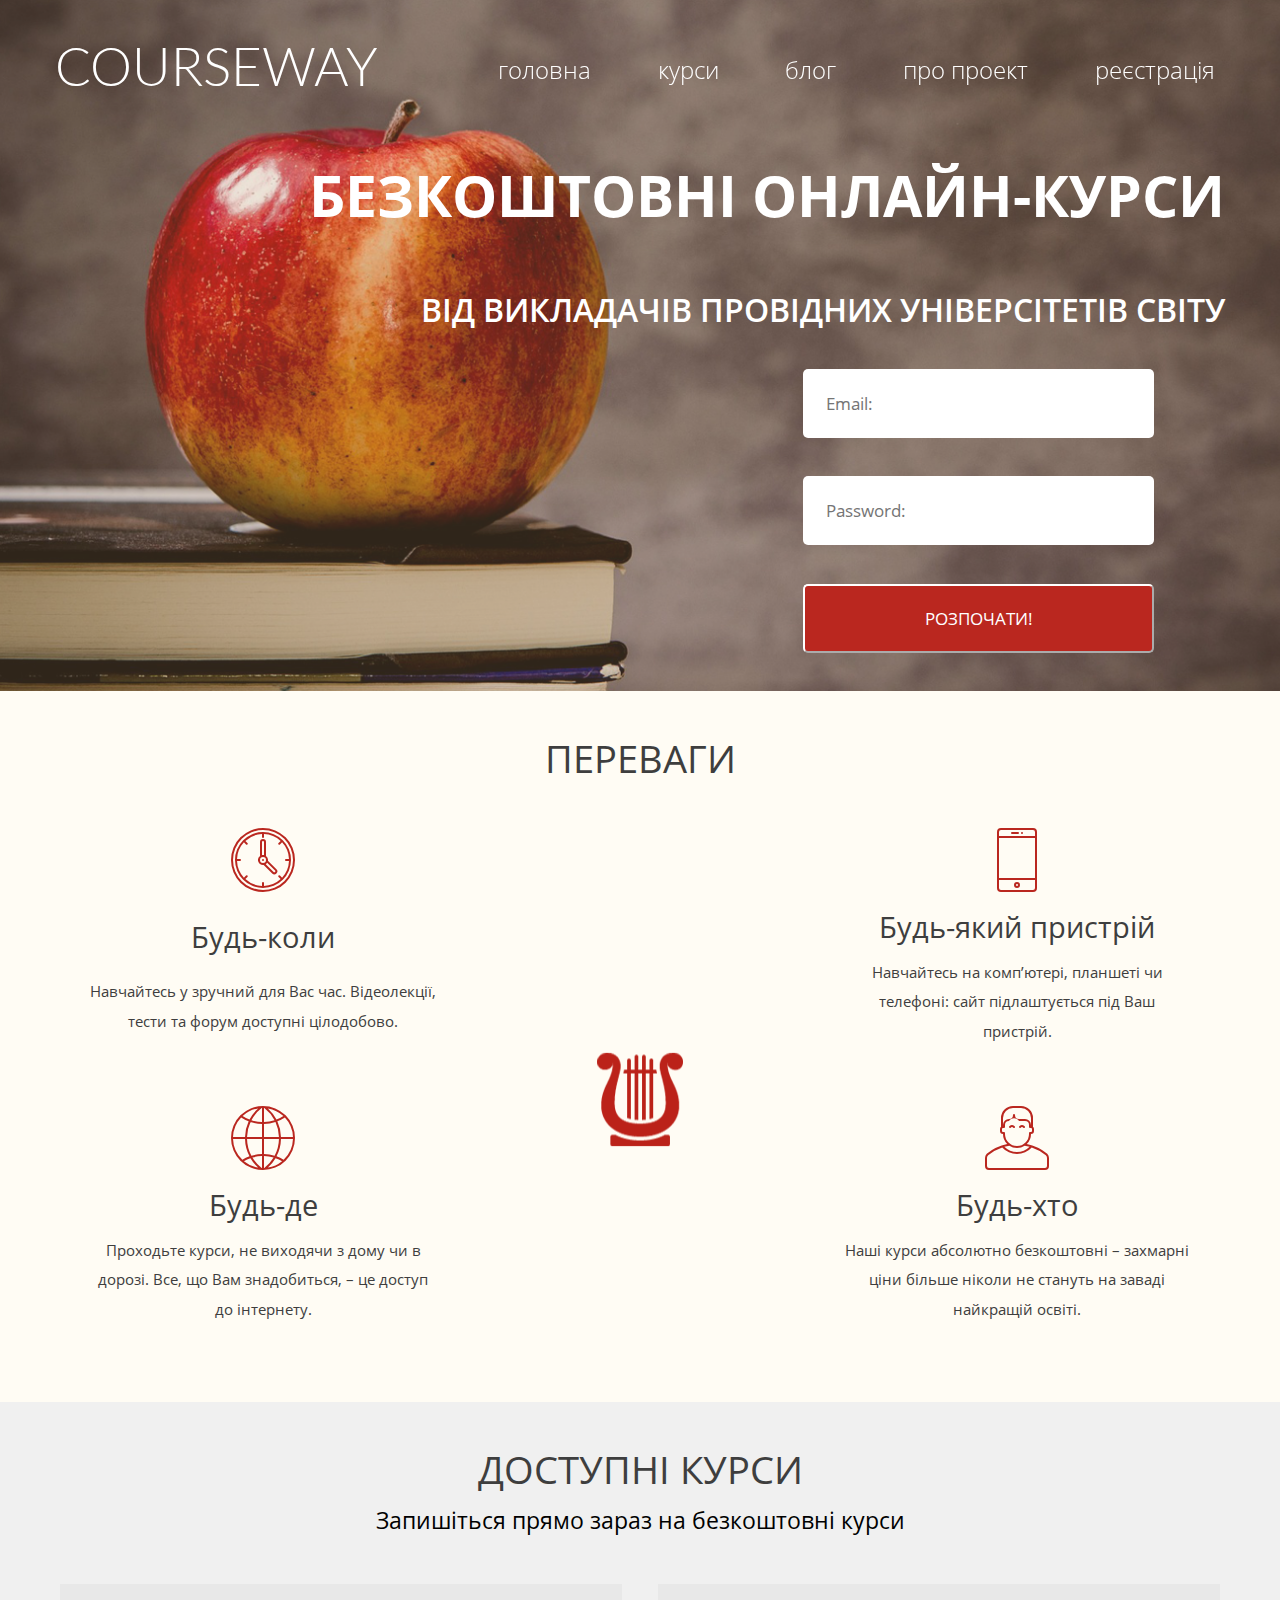
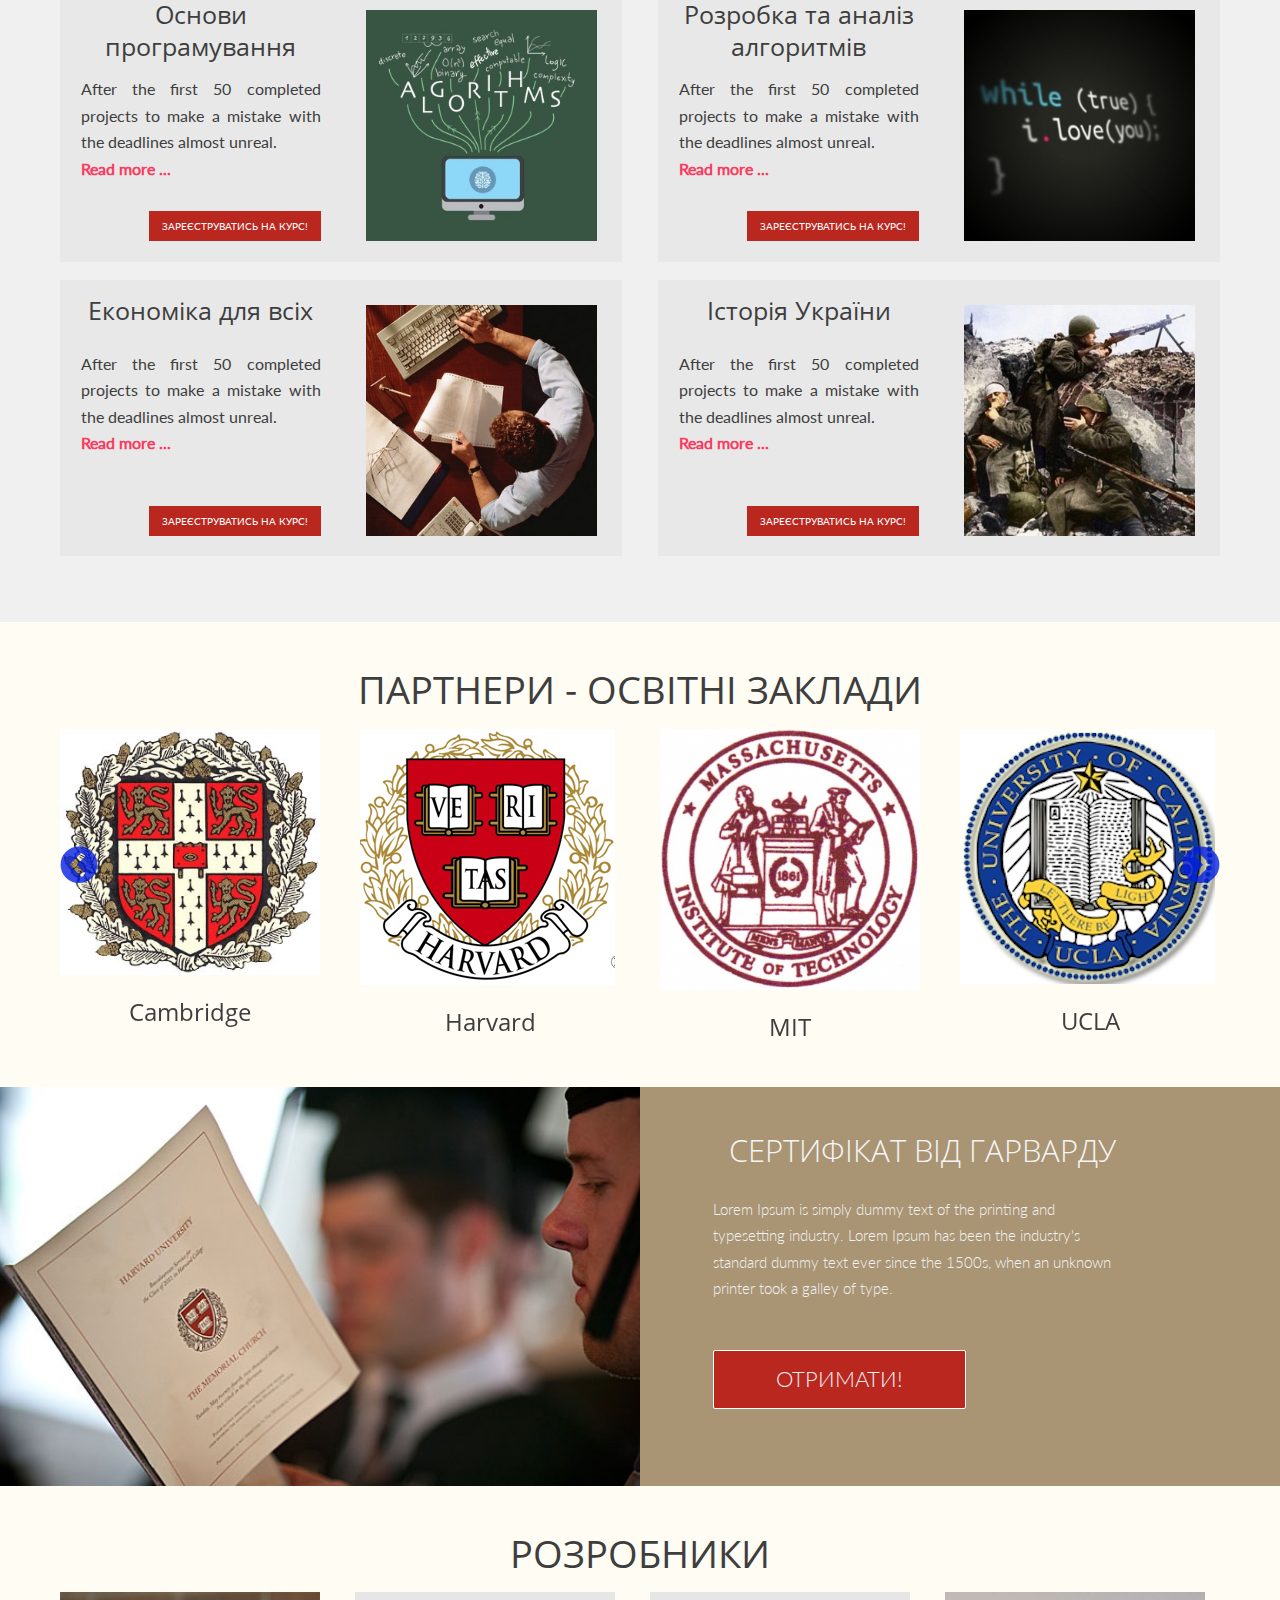
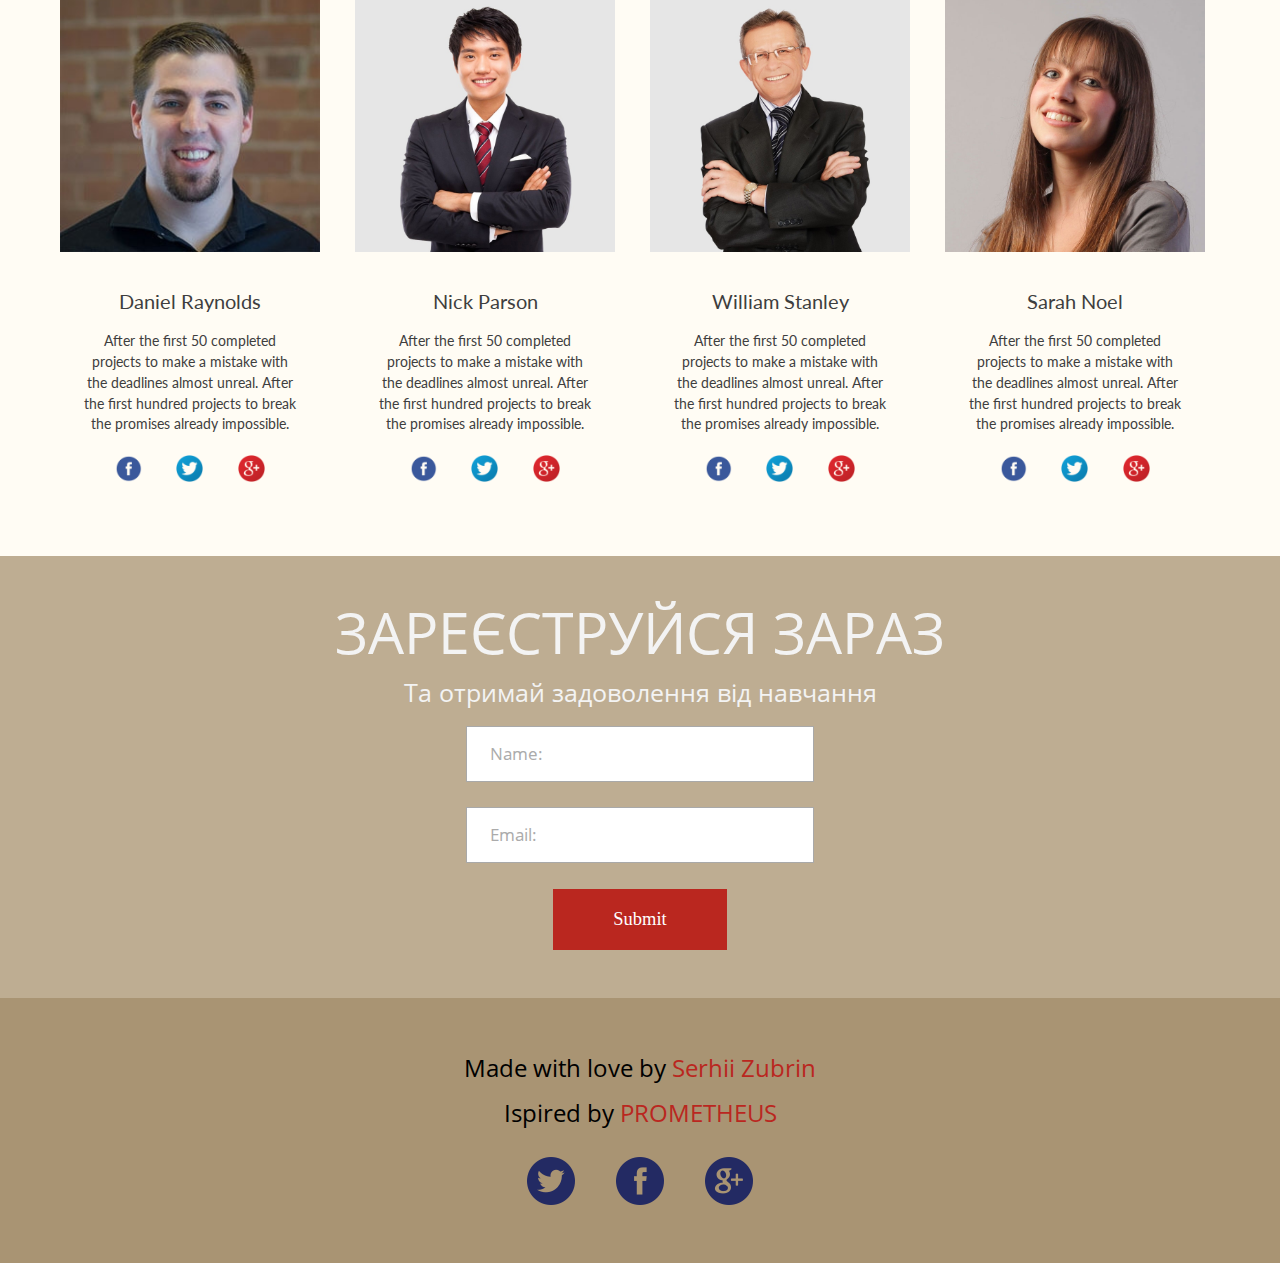
==== commit 93313d37: "Update index.html" ====
--- a/index.html
+++ b/index.html
@@ -1 +1 @@
-<!DOCTYPE html><head><meta charset="UTF-8"><meta name="viewport" content="width=device-width, user-scalable=no, initial-scale=1.0, maximum-scale=1.0, minimum-scale=1.0"><meta http-equiv="X-UA-Compatible" content="ie=edge"><!-- Основные файлы стилей--><link rel="stylesheet" href="https://cdnjs.cloudflare.com/ajax/libs/font-awesome/5.10.2/css/all.css"><link rel="stylesheet" href="css/libs.min.css"><link rel="stylesheet" href="css/style.css"><!-- Favicon--><link rel="shortcut icon" href="img/Death-Star-icon_34500.png" type="image/png"><title>COURSEWAY</title><!-- Chrome, Firefox OS and Opera--><meta name="theme-color" content="#EBEBEB"><!-- Windows Phone--><meta name="msapplication-navbutton-color" content="#EBEBEB"><!-- iOS Safari--><meta name="apple-mobile-web-app-status-bar-style" content="#EBEBEB"></head><body><header id="main"><div class="container"><div class="main-header"><div class="main-header-logo"><a href="#">courseway</a></div><nav class="main-header-nav header-nav-list"><div class="header-nav-item"><a href="#main">головна</a></div><div class="header-nav-item"><a href="#courses">курси</a></div><div class="header-nav-item"><a href="#blog">блог</a></div><div class="header-nav-item"><a href="#about">про проект</a></div><div class="header-nav-item"><a href="#registration">реєстрація</a></div></nav><div class="hamburger-nav--btn"><input id="menu_checkbox" type="checkbox"><label id="menu_label" for="menu_checkbox"><span id="menu_line"></span></label></div><nav class="hamburger-nav-list"><div class="hamburger-nav-item"><a href="#main">головна</a></div><div class="hamburger-nav-item"><a href="#courses">курси</a></div><div class="hamburger-nav-item"><a href="#blog">блог</a></div><div class="hamburger-nav-item"><a href="#about">про проект</a></div><div class="hamburger-nav-item"><a href="#registration">реєстрація</a></div></nav></div><div class="header_description title_description"><h1 class="title_description_top">безкоштовні онлайн-курси</h1><h3 class="title_description_bottom">від викладачів провідних універсітетів світу</h3></div><div class="header_authorization"><form action="" class="form__authorization"><input type="text" placeholder="Email:" pattern="[a-z0-9._%+-]+@[a-z0-9.-]+.[a-z]{2,4}$" title="Введите правильній формат Email" class="form_email form_field"><input type="password" placeholder="Password:" pattern=".{6,}" title="Введите 6 или больше символов" class="form_password form_field"><button class="form_btn form_field">розпочати!</button></form></div></div><div class="header_bg"></div></header><main><section class="section_one"><div class="container"><div class="wrapper"> <div class="section_title reatures_title"><div class="section_title_top">переваги</div></div><div class="block_features_cards"><article class="features_card"><div class="portfolio_card_img"><img src="images/section_one/Clock.svg" alt="card image"></div><div class="features_card_title">Будь-коли</div><div class="features_card_description">Навчайтесь у зручний для Вас час. Відеолекції, тести та форум доступні цілодобово.</div></article><article class="features_card"><div class="portfolio_card_img"><img src="images/section_one/iPhone.svg" alt="card image"></div><div class="features_card_title">Будь-який пристрій</div><div class="features_card_description">Навчайтесь на комп’ютері, планшеті чи телефоні: сайт підлаштується під Ваш пристрій.</div></article><article class="features_card"><div class="portfolio_card_img"><img src="images/section_one/Globe.svg" alt="card image"></div><div class="features_card_title">Будь-де</div><div class="features_card_description">Проходьте курси, не виходячи з дому чи в дорозі. Все, що Вам знадобиться, – це доступ до інтернету.</div></article><article class="features_card"><div class="portfolio_card_img"><img src="images/section_one/Man.svg" alt="card image"></div><div class="features_card_title">Будь-хто</div><div class="features_card_description">Наші курси абсолютно безкоштовні – захмарні ціни більше ніколи не стануть на заваді найкращій освіті.</div></article><object type="image/svg+xml" data="images/section_one/Lyre Filled-100.svg" class="features_logo"></object></div></div></div></section><section id="courses" class="section_two"><div class="container"><div class="wrapper"><div class="section_title courses_title"><div class="section_title_top">доступні курси</div><div class="section_title_bottom">Запишіться прямо зараз на безкоштовні курси</div></div><div class="block_courses_cards"><article class="courses_cards"><div class="card_text"> <div class="card_text_title">Основи програмування</div><div class="card_text_description"> <p>After the first 50 completed projects to make a mistake with the deadlines almost unreal.</p><p> <a href="#">Read more ...</a></p></div><div class="card_text_btn"> <a href="#">Зареєструватись на курс!</a></div></div><div class="courses_card_img"><img src="images/section_two/algoritms.jpg" alt="card image"></div></article><article class="courses_cards"><div class="card_text"> <div class="card_text_title">Розробка та аналіз алгоритмів</div><div class="card_text_description"> <p>After the first 50 completed projects to make a mistake with the deadlines almost unreal. </p><p> <a href="#">Read more ...</a></p></div><div class="card_text_btn"> <a href="#">Зареєструватись на курс!</a></div></div><div class="courses_card_img"><img src="images/section_two/code.jpg" alt="card image"></div></article><article class="courses_cards"><div class="card_text"> <div class="card_text_title">Економіка для всіх</div><div class="card_text_description"> <p>After the first 50 completed projects to make a mistake with the deadlines almost unreal.</p><p> <a href="#">Read more ...</a></p></div><div class="card_text_btn"> <a href="#">Зареєструватись на курс!</a></div></div><div class="courses_card_img"><img src="images/section_two/economic.jpg" alt="card image"></div></article><article class="courses_cards"><div class="card_text"> <div class="card_text_title">Історія України</div><div class="card_text_description"> <p>After the first 50 completed projects to make a mistake with the deadlines almost unreal.</p><p> <a href="#">Read more ...</a></p></div><div class="card_text_btn"> <a href="#">Зареєструватись на курс!</a></div></div><div class="courses_card_img"><img src="images/section_two/war.jpg" alt="card image"></div></article></div></div></div></section><section id="blog" class="section_three"><div class="container"><div class="wrapper"><div class="section_title partners_title"><div class="section_title_top">партнери - освітні заклади</div></div><div class="block_partners swiper-container"><div class="swiper-wrapper"><article class="partners_cards swiper-slide"><div class="partners_logo"><img src="images/section_three/cambridge.jpg" alt="partners image"></div><div class="partners_name">Cambridge</div></article><article class="partners_cards swiper-slide"><div class="partners_logo"><img src="images/section_three/harvard.jpg" alt="partners image"></div><div class="partners_name">Harvard</div></article><article class="partners_cards swiper-slide"><div class="partners_logo"><img src="images/section_three/mit.jpg" alt="partners image"></div><div class="partners_name">MIT</div></article><article class="partners_cards swiper-slide"><div class="partners_logo"><img src="images/section_three/ucla.jpg" alt="partners image"></div><div class="partners_name">UCLA </div></article><article class="partners_cards swiper-slide"><div class="partners_logo"><img src="images/section_three/cambridge.jpg" alt="partners image"></div><div class="partners_name">Cambridge</div></article><article class="partners_cards swiper-slide"><div class="partners_logo"><img src="images/section_three/harvard.jpg" alt="partners image"></div><div class="partners_name">Harvard</div></article><article class="partners_cards swiper-slide"><div class="partners_logo"><img src="images/section_three/mit.jpg" alt="partners image"></div><div class="partners_name">MIT</div></article><article class="partners_cards swiper-slide"><div class="partners_logo"><img src="images/section_three/ucla.jpg" alt="partners image"></div><div class="partners_name">UCLA </div></article></div><div class="swiper-button-next"></div><div class="swiper-button-prev"></div></div><div class="swiper-navigation">        <i id="swiperPrev" class="fas fa-chevron-circle-right"></i><i id="swiperNext" class="fas fa-chevron-circle-left"></i></div></div></div></section><section class="section_four"><div class="section_four_bg"><div class="section_four_bg_left"></div><div class="section_four_bg_right"></div></div><div class="container"><div class="block_certificate"><div class="block_certificate_title">сертифікат від гарварду </div><div class="block_certificate_description">Lorem Ipsum is simply dummy text of the printing and typesetting industry. Lorem Ipsum has been the industry's standard dummy text ever since the 1500s, when an unknown printer took a galley of type.</div><div class="block_certificate_btn"> <a href="#"> отримати!</a></div></div></div></section><section id="about" class="section_five"><div class="container"><div class="section_title team_title"><div class="section_title_top">розробники</div></div><div class="team_block_cards"> <div class="member_cards"><div class="courses_cards_img"><img src="images/section_five/member_1.jpg" alt="member foto"></div><div class="courses_cards_name">Daniel Raynolds</div><div class="courses_cards_description">After the first 50 completed projects to make a mistake with the deadlines almost unreal. After the first hundred projects to break the promises already impossible.</div><div class="courses_cards_link"><div><a href="https://www.facebook.com" target="_blank"> <img src="images/section_five/facebook.png" alt="icon facebook"></a></div><div><a href="https://www.twitter.com" target="_blank"> <img src="images/section_five/twitter.png" alt="icon twitter"></a></div><div><a href="https://plus.google.com" target="_blank"> <img src="images/section_five/google.png" alt="icon google"></a></div></div></div><div class="member_cards"><div class="courses_cards_img"><img src="images/section_five/member_2.jpg" alt="member foto"></div><div class="courses_cards_name">Nick Parson</div><div class="courses_cards_description">After the first 50 completed projects to make a mistake with the deadlines almost unreal. After the first hundred projects to break the promises already impossible.</div><div class="courses_cards_link"><div><a href="https://www.facebook.com" target="_blank"> <img src="images/section_five/facebook.png" alt="icon facebook"></a></div><div><a href="https://www.twitter.com" target="_blank"> <img src="images/section_five/twitter.png" alt="icon twitter"></a></div><div><a href="https://plus.google.com" target="_blank"> <img src="images/section_five/google.png" alt="icon google"></a></div></div></div><div class="member_cards"><div class="courses_cards_img"><img src="images/section_five/member_3.jpg" alt="member foto"></div><div class="courses_cards_name">William Stanley</div><div class="courses_cards_description">After the first 50 completed projects to make a mistake with the deadlines almost unreal. After the first hundred projects to break the promises already impossible.</div><div class="courses_cards_link"><div><a href="https://www.facebook.com" target="_blank"> <img src="images/section_five/facebook.png" alt="icon facebook"></a></div><div><a href="https://www.twitter.com" target="_blank"> <img src="images/section_five/twitter.png" alt="icon twitter"></a></div><div><a href="https://plus.google.com" target="_blank"> <img src="images/section_five/google.png" alt="icon google"></a></div></div></div><div class="member_cards"><div class="courses_cards_img"><img src="images/section_five/member_4.jpg" alt="member foto"></div><div class="courses_cards_name">Sarah Noel</div><div class="courses_cards_description">After the first 50 completed projects to make a mistake with the deadlines almost unreal. After the first hundred projects to break the promises already impossible.</div><div class="courses_cards_link"><div><a href="https://www.facebook.com" target="_blank"> <img src="images/section_five/facebook.png" alt="icon facebook"></a></div><div><a href="https://www.twitter.com" target="_blank"> <img src="images/section_five/twitter.png" alt="icon twitter"></a></div><div><a href="https://plus.google.com" target="_blank"> <img src="images/section_five/google.png" alt="icon google"></a></div></div></div></div></div></section><section id="registration" class="section_six"><div class="container"><div class="section_title registration_title"><div class="section_title_top">зареєструйся зараз</div><div class="section_title_bottom">Та отримай задоволення від навчання</div></div><form action="" method="post" class="form_registration field_form"><div class="field_form_input"><div class="feedback_name input_block"><input id="name" type="text" name="user_name" required class="entry_field field_name"><label for="name" class="label_name">Name:</label></div><div class="feedback_email input_block"><input id="email" type="email" name="user_email" pattern="[a-z0-9._%+-]+@[a-z0-9.-]+.[a-z]{2,4}$" title="Введите правильный формат Email" class="entry_field field_email error"><label for="email" class="label_email">Email:</label></div></div><input type="submit" value="submit" class="form_btn"></form></div></section></main><footer class="footer"><div class="container"> <div class="footer_top footer_text"> <p>Made with love by <a href="https://www.linkedin.com/in/alexander-kuzmenko-83033677/?trk=public-profile-join-page" target="_blank">Alex Kuzmenko</a></p><p>Ispired by <a href="https://prometheus.org.ua/" target="_blank">PROMETHEUS</a></p></div><div class="footer_bottom footer_social"> <a href="https://twitter.com" target="_blank"><div class="twitter social_icon"> </div></a><a href="https://facebook.com" target="_blank"><div class="facebook social_icon"> </div></a><a href="https://plus.google.com/" target="_blank"><div class="google_plus social_icon"></div></a></div></div></footer><script async="" src="js/webp.min.js"></script><script src="js/libs.min.js"></script><script src="js/main.js"></script></body>+<!DOCTYPE html><head><meta charset="UTF-8"><meta name="viewport" content="width=device-width, user-scalable=no, initial-scale=1.0, maximum-scale=1.0, minimum-scale=1.0"><meta http-equiv="X-UA-Compatible" content="ie=edge"><!-- Основные файлы стилей--><link rel="stylesheet" href="https://cdnjs.cloudflare.com/ajax/libs/font-awesome/5.10.2/css/all.css"><link rel="stylesheet" href="css/libs.min.css"><link rel="stylesheet" href="css/style.css"><!-- Favicon--><link rel="shortcut icon" href="img/Death-Star-icon_34500.png" type="image/png"><title>COURSEWAY</title><!-- Chrome, Firefox OS and Opera--><meta name="theme-color" content="#EBEBEB"><!-- Windows Phone--><meta name="msapplication-navbutton-color" content="#EBEBEB"><!-- iOS Safari--><meta name="apple-mobile-web-app-status-bar-style" content="#EBEBEB"></head><body><header id="main"><div class="container"><div class="main-header"><div class="main-header-logo"><a href="#">courseway</a></div><nav class="main-header-nav header-nav-list"><div class="header-nav-item"><a href="#main">головна</a></div><div class="header-nav-item"><a href="#courses">курси</a></div><div class="header-nav-item"><a href="#blog">блог</a></div><div class="header-nav-item"><a href="#about">про проект</a></div><div class="header-nav-item"><a href="#registration">реєстрація</a></div></nav><div class="hamburger-nav--btn"><input id="menu_checkbox" type="checkbox"><label id="menu_label" for="menu_checkbox"><span id="menu_line"></span></label></div><nav class="hamburger-nav-list"><div class="hamburger-nav-item"><a href="#main">головна</a></div><div class="hamburger-nav-item"><a href="#courses">курси</a></div><div class="hamburger-nav-item"><a href="#blog">блог</a></div><div class="hamburger-nav-item"><a href="#about">про проект</a></div><div class="hamburger-nav-item"><a href="#registration">реєстрація</a></div></nav></div><div class="header_description title_description"><h1 class="title_description_top">безкоштовні онлайн-курси</h1><h3 class="title_description_bottom">від викладачів провідних універсітетів світу</h3></div><div class="header_authorization"><form action="" class="form__authorization"><input type="text" placeholder="Email:" pattern="[a-z0-9._%+-]+@[a-z0-9.-]+.[a-z]{2,4}$" title="Введите правильній формат Email" class="form_email form_field"><input type="password" placeholder="Password:" pattern=".{6,}" title="Введите 6 или больше символов" class="form_password form_field"><button class="form_btn form_field">розпочати!</button></form></div></div><div class="header_bg"></div></header><main><section class="section_one"><div class="container"><div class="wrapper"> <div class="section_title reatures_title"><div class="section_title_top">переваги</div></div><div class="block_features_cards"><article class="features_card"><div class="portfolio_card_img"><img src="images/section_one/Clock.svg" alt="card image"></div><div class="features_card_title">Будь-коли</div><div class="features_card_description">Навчайтесь у зручний для Вас час. Відеолекції, тести та форум доступні цілодобово.</div></article><article class="features_card"><div class="portfolio_card_img"><img src="images/section_one/iPhone.svg" alt="card image"></div><div class="features_card_title">Будь-який пристрій</div><div class="features_card_description">Навчайтесь на комп’ютері, планшеті чи телефоні: сайт підлаштується під Ваш пристрій.</div></article><article class="features_card"><div class="portfolio_card_img"><img src="images/section_one/Globe.svg" alt="card image"></div><div class="features_card_title">Будь-де</div><div class="features_card_description">Проходьте курси, не виходячи з дому чи в дорозі. Все, що Вам знадобиться, – це доступ до інтернету.</div></article><article class="features_card"><div class="portfolio_card_img"><img src="images/section_one/Man.svg" alt="card image"></div><div class="features_card_title">Будь-хто</div><div class="features_card_description">Наші курси абсолютно безкоштовні – захмарні ціни більше ніколи не стануть на заваді найкращій освіті.</div></article><object type="image/svg+xml" data="images/section_one/Lyre Filled-100.svg" class="features_logo"></object></div></div></div></section><section id="courses" class="section_two"><div class="container"><div class="wrapper"><div class="section_title courses_title"><div class="section_title_top">доступні курси</div><div class="section_title_bottom">Запишіться прямо зараз на безкоштовні курси</div></div><div class="block_courses_cards"><article class="courses_cards"><div class="card_text"> <div class="card_text_title">Основи програмування</div><div class="card_text_description"> <p>After the first 50 completed projects to make a mistake with the deadlines almost unreal.</p><p> <a href="#">Read more ...</a></p></div><div class="card_text_btn"> <a href="#">Зареєструватись на курс!</a></div></div><div class="courses_card_img"><img src="images/section_two/algoritms.jpg" alt="card image"></div></article><article class="courses_cards"><div class="card_text"> <div class="card_text_title">Розробка та аналіз алгоритмів</div><div class="card_text_description"> <p>After the first 50 completed projects to make a mistake with the deadlines almost unreal. </p><p> <a href="#">Read more ...</a></p></div><div class="card_text_btn"> <a href="#">Зареєструватись на курс!</a></div></div><div class="courses_card_img"><img src="images/section_two/code.jpg" alt="card image"></div></article><article class="courses_cards"><div class="card_text"> <div class="card_text_title">Економіка для всіх</div><div class="card_text_description"> <p>After the first 50 completed projects to make a mistake with the deadlines almost unreal.</p><p> <a href="#">Read more ...</a></p></div><div class="card_text_btn"> <a href="#">Зареєструватись на курс!</a></div></div><div class="courses_card_img"><img src="images/section_two/economic.jpg" alt="card image"></div></article><article class="courses_cards"><div class="card_text"> <div class="card_text_title">Історія України</div><div class="card_text_description"> <p>After the first 50 completed projects to make a mistake with the deadlines almost unreal.</p><p> <a href="#">Read more ...</a></p></div><div class="card_text_btn"> <a href="#">Зареєструватись на курс!</a></div></div><div class="courses_card_img"><img src="images/section_two/war.jpg" alt="card image"></div></article></div></div></div></section><section id="blog" class="section_three"><div class="container"><div class="wrapper"><div class="section_title partners_title"><div class="section_title_top">партнери - освітні заклади</div></div><div class="block_partners swiper-container"><div class="swiper-wrapper"><article class="partners_cards swiper-slide"><div class="partners_logo"><img src="images/section_three/cambridge.jpg" alt="partners image"></div><div class="partners_name">Cambridge</div></article><article class="partners_cards swiper-slide"><div class="partners_logo"><img src="images/section_three/harvard.jpg" alt="partners image"></div><div class="partners_name">Harvard</div></article><article class="partners_cards swiper-slide"><div class="partners_logo"><img src="images/section_three/mit.jpg" alt="partners image"></div><div class="partners_name">MIT</div></article><article class="partners_cards swiper-slide"><div class="partners_logo"><img src="images/section_three/ucla.jpg" alt="partners image"></div><div class="partners_name">UCLA </div></article><article class="partners_cards swiper-slide"><div class="partners_logo"><img src="images/section_three/cambridge.jpg" alt="partners image"></div><div class="partners_name">Cambridge</div></article><article class="partners_cards swiper-slide"><div class="partners_logo"><img src="images/section_three/harvard.jpg" alt="partners image"></div><div class="partners_name">Harvard</div></article><article class="partners_cards swiper-slide"><div class="partners_logo"><img src="images/section_three/mit.jpg" alt="partners image"></div><div class="partners_name">MIT</div></article><article class="partners_cards swiper-slide"><div class="partners_logo"><img src="images/section_three/ucla.jpg" alt="partners image"></div><div class="partners_name">UCLA </div></article></div><div class="swiper-button-next"></div><div class="swiper-button-prev"></div></div><div class="swiper-navigation">        <i id="swiperPrev" class="fas fa-chevron-circle-right"></i><i id="swiperNext" class="fas fa-chevron-circle-left"></i></div></div></div></section><section class="section_four"><div class="section_four_bg"><div class="section_four_bg_left"></div><div class="section_four_bg_right"></div></div><div class="container"><div class="block_certificate"><div class="block_certificate_title">сертифікат від гарварду </div><div class="block_certificate_description">Lorem Ipsum is simply dummy text of the printing and typesetting industry. Lorem Ipsum has been the industry's standard dummy text ever since the 1500s, when an unknown printer took a galley of type.</div><div class="block_certificate_btn"> <a href="#"> отримати!</a></div></div></div></section><section id="about" class="section_five"><div class="container"><div class="section_title team_title"><div class="section_title_top">розробники</div></div><div class="team_block_cards"> <div class="member_cards"><div class="courses_cards_img"><img src="images/section_five/member_1.jpg" alt="member foto"></div><div class="courses_cards_name">Daniel Raynolds</div><div class="courses_cards_description">After the first 50 completed projects to make a mistake with the deadlines almost unreal. After the first hundred projects to break the promises already impossible.</div><div class="courses_cards_link"><div><a href="https://www.facebook.com" target="_blank"> <img src="images/section_five/facebook.png" alt="icon facebook"></a></div><div><a href="https://www.twitter.com" target="_blank"> <img src="images/section_five/twitter.png" alt="icon twitter"></a></div><div><a href="https://plus.google.com" target="_blank"> <img src="images/section_five/google.png" alt="icon google"></a></div></div></div><div class="member_cards"><div class="courses_cards_img"><img src="images/section_five/member_2.jpg" alt="member foto"></div><div class="courses_cards_name">Nick Parson</div><div class="courses_cards_description">After the first 50 completed projects to make a mistake with the deadlines almost unreal. After the first hundred projects to break the promises already impossible.</div><div class="courses_cards_link"><div><a href="https://www.facebook.com" target="_blank"> <img src="images/section_five/facebook.png" alt="icon facebook"></a></div><div><a href="https://www.twitter.com" target="_blank"> <img src="images/section_five/twitter.png" alt="icon twitter"></a></div><div><a href="https://plus.google.com" target="_blank"> <img src="images/section_five/google.png" alt="icon google"></a></div></div></div><div class="member_cards"><div class="courses_cards_img"><img src="images/section_five/member_3.jpg" alt="member foto"></div><div class="courses_cards_name">William Stanley</div><div class="courses_cards_description">After the first 50 completed projects to make a mistake with the deadlines almost unreal. After the first hundred projects to break the promises already impossible.</div><div class="courses_cards_link"><div><a href="https://www.facebook.com" target="_blank"> <img src="images/section_five/facebook.png" alt="icon facebook"></a></div><div><a href="https://www.twitter.com" target="_blank"> <img src="images/section_five/twitter.png" alt="icon twitter"></a></div><div><a href="https://plus.google.com" target="_blank"> <img src="images/section_five/google.png" alt="icon google"></a></div></div></div><div class="member_cards"><div class="courses_cards_img"><img src="images/section_five/member_4.jpg" alt="member foto"></div><div class="courses_cards_name">Sarah Noel</div><div class="courses_cards_description">After the first 50 completed projects to make a mistake with the deadlines almost unreal. After the first hundred projects to break the promises already impossible.</div><div class="courses_cards_link"><div><a href="https://www.facebook.com" target="_blank"> <img src="images/section_five/facebook.png" alt="icon facebook"></a></div><div><a href="https://www.twitter.com" target="_blank"> <img src="images/section_five/twitter.png" alt="icon twitter"></a></div><div><a href="https://plus.google.com" target="_blank"> <img src="images/section_five/google.png" alt="icon google"></a></div></div></div></div></div></section><section id="registration" class="section_six"><div class="container"><div class="section_title registration_title"><div class="section_title_top">зареєструйся зараз</div><div class="section_title_bottom">Та отримай задоволення від навчання</div></div><form action="" method="post" class="form_registration field_form"><div class="field_form_input"><div class="feedback_name input_block"><input id="name" type="text" name="user_name" required class="entry_field field_name"><label for="name" class="label_name">Name:</label></div><div class="feedback_email input_block"><input id="email" type="email" name="user_email" pattern="[a-z0-9._%+-]+@[a-z0-9.-]+.[a-z]{2,4}$" title="Введите правильный формат Email" class="entry_field field_email error"><label for="email" class="label_email">Email:</label></div></div><input type="submit" value="submit" class="form_btn"></form></div></section></main><footer class="footer"><div class="container"> <div class="footer_top footer_text"> <p>Made with love by <a href="https://linkedin.com/in/serhij-zubrin-594010205" target="_blank">Serhii Zubrin</a></p><p>Ispired by <a href="https://prometheus.org.ua/" target="_blank">PROMETHEUS</a></p></div><div class="footer_bottom footer_social"> <a href="https://twitter.com" target="_blank"><div class="twitter social_icon"> </div></a><a href="https://facebook.com" target="_blank"><div class="facebook social_icon"> </div></a><a href="https://plus.google.com/" target="_blank"><div class="google_plus social_icon"></div></a></div></div></footer><script async="" src="js/webp.min.js"></script><script src="js/libs.min.js"></script><script src="js/main.js"></script></body>
